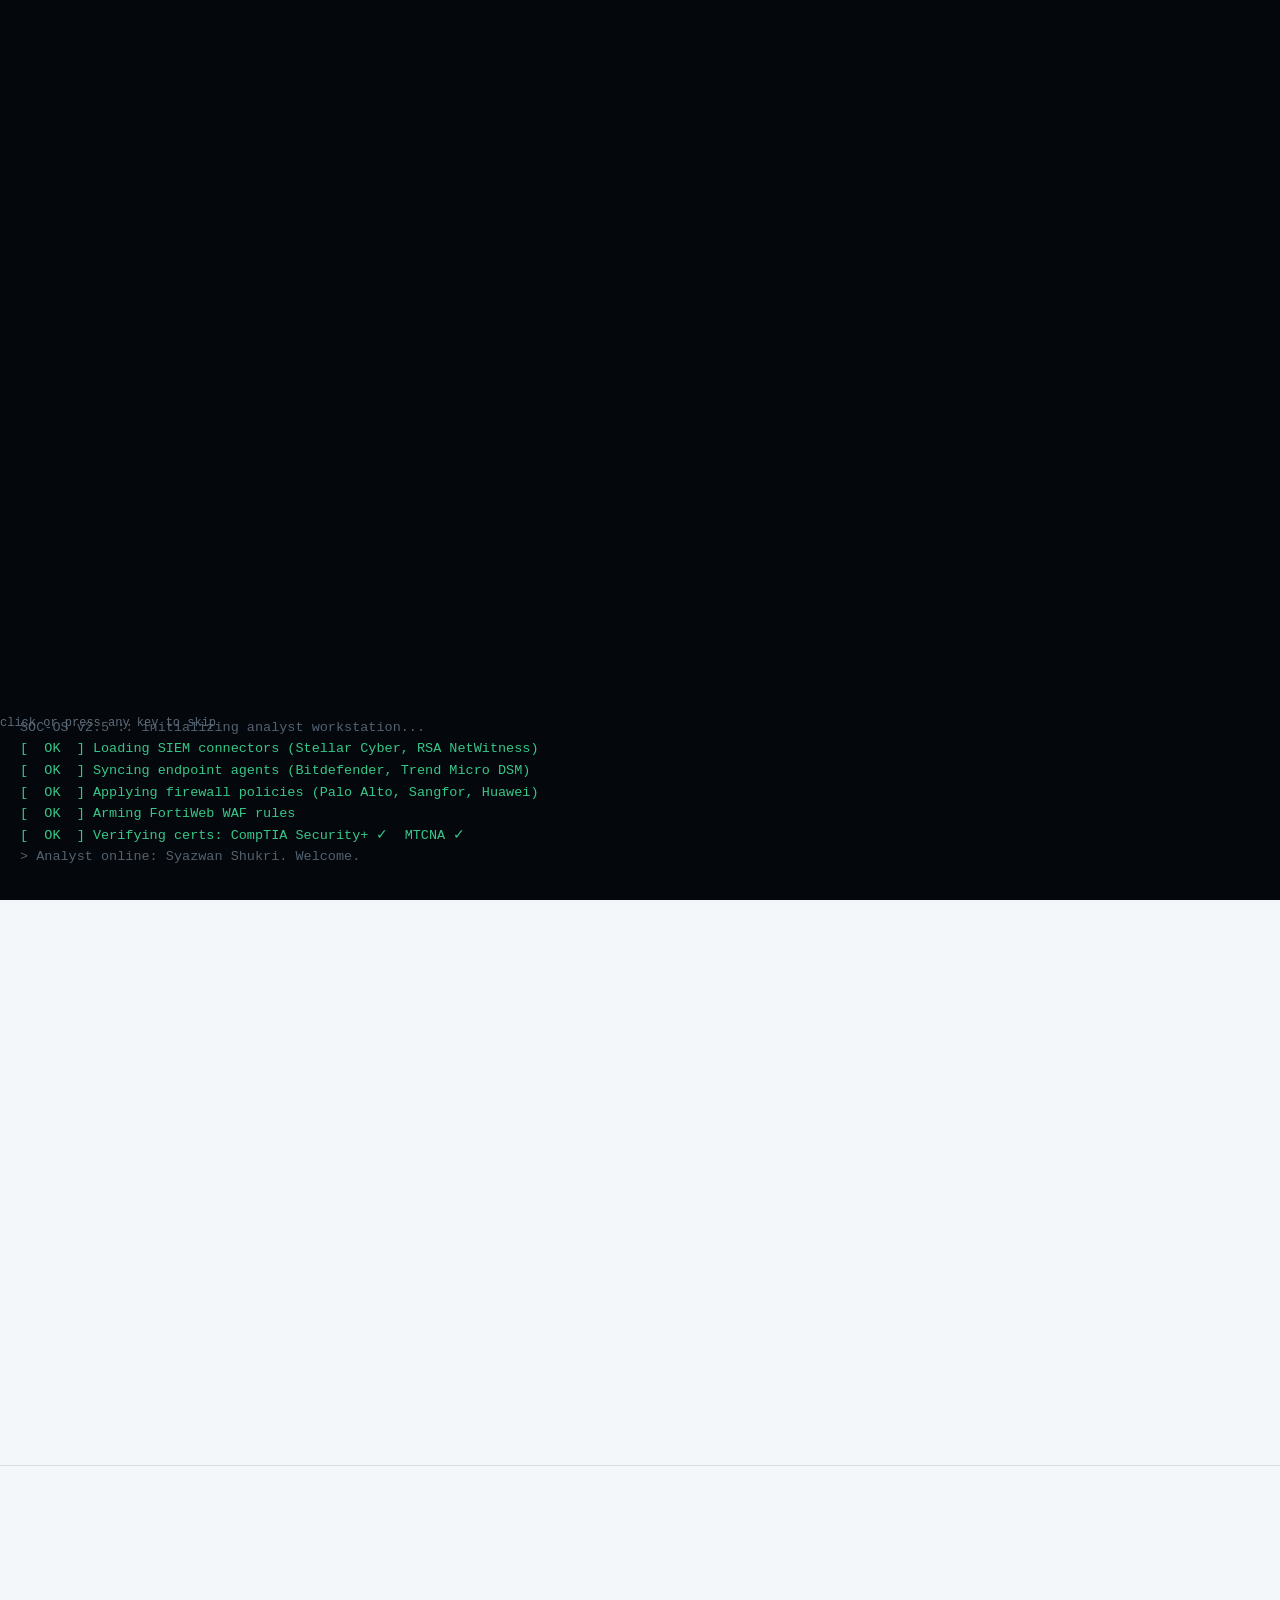
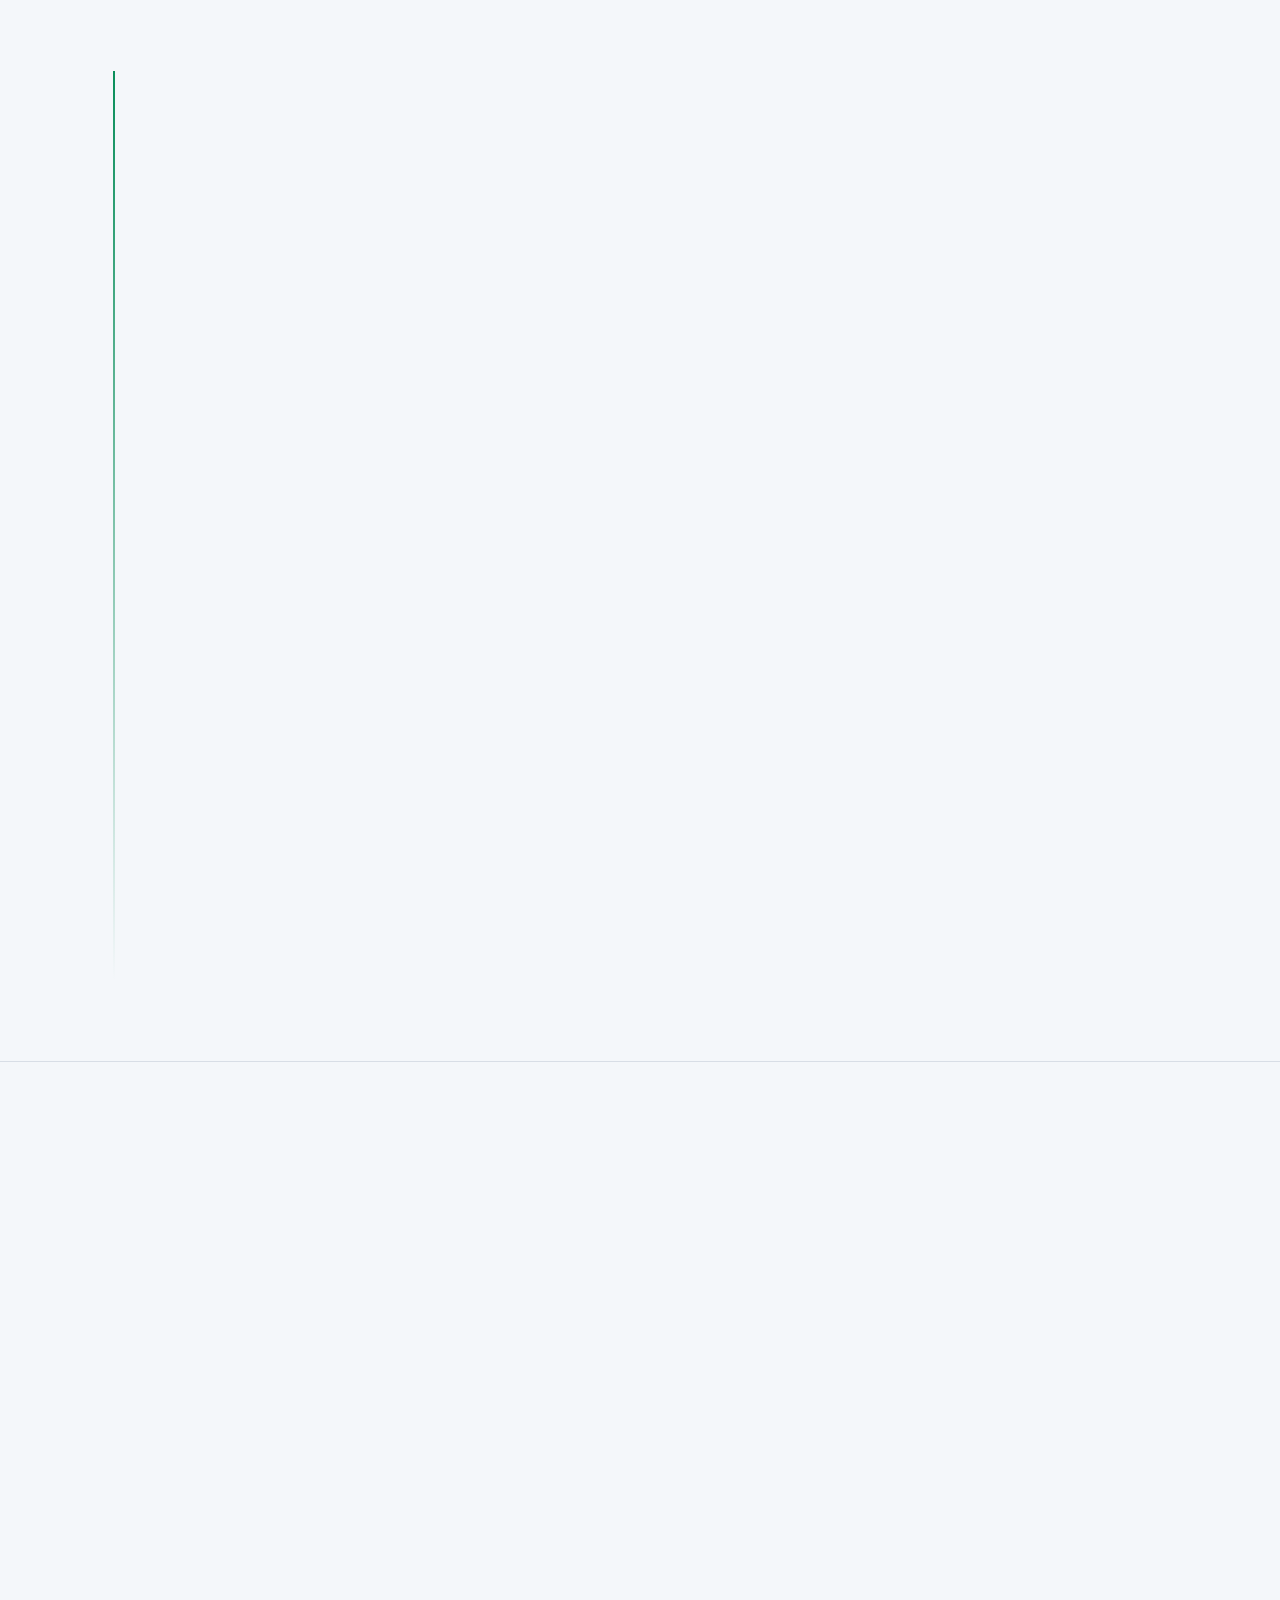
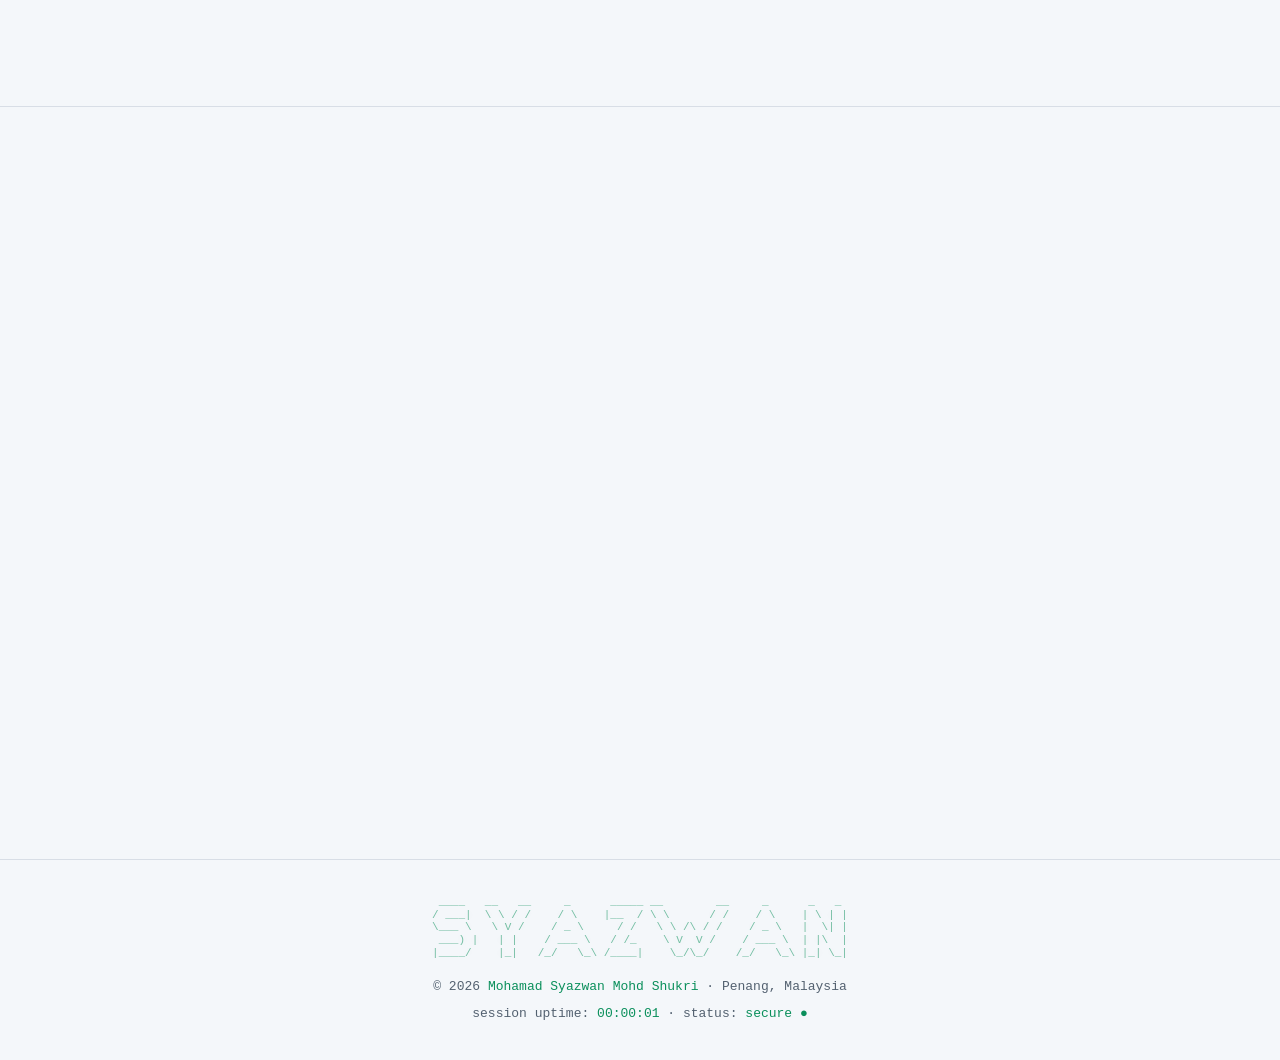
==== index.html @ 82e1a441 "Add Mini-Wireshark PCAP inspector, Incident War Room attack graph, and Tactical Web Audio FX" ====
<!doctype html>
<html lang="en">
<head>
<meta charset="utf-8">
<meta name="viewport" content="width=device-width, initial-scale=1">
<meta http-equiv="Content-Security-Policy" content="default-src 'self'; script-src 'self'; style-src 'self' https://fonts.googleapis.com; font-src 'self' https://fonts.gstatic.com; img-src 'self' data: https:; connect-src 'self'; base-uri 'self'; form-action 'self';">
<title>Syazwan Shukri | SOC Analyst</title>
<meta name="description" content="Portfolio of Mohamad Syazwan Mohd Shukri, SOC Analyst at BitRanger Sdn. Bhd. under Khazanah Nasional's K-Youth Development Programme. CompTIA Security+ and MTCNA certified.">
<meta name="theme-color" content="#070b10">
<link rel="icon" href="data:image/svg+xml,%3Csvg xmlns='http://www.w3.org/2000/svg' viewBox='0 0 64 64'%3E%3Cpath d='M32 4 8 13v17c0 15 10 25 24 30 14-5 24-15 24-30V13z' fill='%230a0f15' stroke='%233ddc97' stroke-width='4'/%3E%3Cpath d='m21 32 8 8 15-16' fill='none' stroke='%233ddc97' stroke-width='5' stroke-linecap='round' stroke-linejoin='round'/%3E%3C/svg%3E">
<!-- Link preview (LinkedIn / WhatsApp / X) -->
<meta property="og:type" content="website">
<meta property="og:title" content="Syazwan Shukri | SOC Analyst">
<meta property="og:description" content="SOC Analyst at BitRanger (K-Youth, Khazanah Nasional). Security+ and MTCNA certified. Try my interactive Triage Lab and Phish Hunt.">
<meta property="og:image" content="https://mosyaz.my/og-image.png">
<meta property="og:image:width" content="1200">
<meta property="og:image:height" content="630">
<meta property="og:url" content="https://mosyaz.my/">
<link rel="canonical" href="https://mosyaz.my/">
<meta name="twitter:card" content="summary_large_image">
<link rel="preconnect" href="https://fonts.googleapis.com">
<link rel="preconnect" href="https://fonts.gstatic.com" crossorigin>
<link href="https://fonts.googleapis.com/css2?family=Inter:wght@400;500;600;700;800&family=JetBrains+Mono:wght@400;500;700&family=Orbitron:wght@600;800;900&display=swap" rel="stylesheet">
<link rel="stylesheet" href="styles.css">
<script type="application/ld+json">
{
  "@context": "https://schema.org",
  "@type": "Person",
  "name": "Mohamad Syazwan Mohd Shukri",
  "alternateName": "Syazwan Shukri",
  "jobTitle": "SOC Analyst",
  "worksFor": {
    "@type": "Organization",
    "name": "BitRanger Sdn. Bhd."
  },
  "url": "https://mosyaz.my/",
  "email": "mailto:syazwanshkri1@gmail.com",
  "sameAs": [
    "https://www.linkedin.com/in/syazwan-shukri/"
  ],
  "address": {
    "@type": "PostalAddress",
    "addressLocality": "Penang",
    "addressCountry": "MY"
  },
  "hasCredential": [
    {
      "@type": "EducationalOccupationalCredential",
      "name": "CompTIA Security+"
    },
    {
      "@type": "EducationalOccupationalCredential",
      "name": "MikroTik Certified Network Associate (MTCNA)"
    }
  ]
}
</script>
<script src="data.js" defer></script>
<script src="app.js" defer></script>
</head>
<body>

<div id="boot" role="presentation">
  <canvas id="bootRain" aria-hidden="true"></canvas>
  <span class="skip">click or press any key to skip</span>
  <div id="bootLog"></div>
</div>
<div id="progress"></div>
<div class="scanlines" aria-hidden="true"></div>
<div class="cur-ring" aria-hidden="true"></div><div class="cur-dot" aria-hidden="true"></div>

<header class="nav">
  <div class="wrap">
    <a href="#top" class="brand">syazwan<span>@</span>soc:~$</a>
    <ul id="navLinks">
      <li><a href="#about">About</a></li>
      <li><a href="#experience">Experience</a></li>
      <li><a href="#workflow">Workflow</a></li>
      <li><a href="#incident">Incident Lab</a></li>
      <li><a href="#packets">PCAP Inspector</a></li>
      <li><a href="#triage">Triage</a></li>
      <li><a href="#phishing">Phish Hunt</a></li>
      <li><a href="#skills">Skills</a></li>
      <li><a href="#certifications">Certs</a></li>
      <li><a href="#projects">Projects</a></li>
      <li><a href="#contact">Contact</a></li>
    </ul>
    <div class="nav-actions">
      <button class="audio-btn" id="audioBtn" aria-label="Toggle cyber audio effects" aria-pressed="false" title="Enable Cyber Audio SFX">🔇</button>
      <button class="theme-btn" id="themeBtn" aria-label="Toggle light and dark theme" aria-pressed="true">◐</button>
      <button class="menu-btn" id="menuBtn" aria-label="Open menu" aria-expanded="false" aria-controls="navLinks"><span></span><span></span><span></span></button>
    </div>
  </div>
</header>

<main id="top">
  <!-- Hero -->
  <div class="hero">
    <canvas id="rain" aria-hidden="true"></canvas>
    <canvas id="net" aria-hidden="true"></canvas>
    <div class="wrap">
      <div class="hero-grid">
        <div>
          <span class="status"><span class="dot"></span>On shift: SOC Analyst @ BitRanger · Penang</span>
          <h1><span class="glitch" data-text="Mohamad Syazwan">Mohamad Syazwan</span><br>Mohd Shukri</h1>
          <p class="role">&gt; <span id="typed"></span><span class="caret"></span></p>
          <p class="print-only">SOC Analyst · syazwanshkri1@gmail.com · linkedin.com/in/syazwan-shukri · Penang, Malaysia</p>
          <p class="lead">I monitor, investigate and respond to security events. I'm a SOC Analyst at BitRanger Sdn. Bhd. through Khazanah Nasional's K-Youth Development Programme. Before that, as a SOC intern at Heitech Padu Berhad, I triaged SIEM alerts, hunted for IOCs and blocked threats on enterprise firewalls and WAFs.</p>
          <div class="cta">
            <button class="btn primary" data-copy="syazwanshkri1@gmail.com">✉ Copy email</button>
            <a class="btn" href="#incident">⚔ Incident Lab</a>
            <a class="btn" href="#packets">🔍 PCAP Inspector</a>
            <a class="btn" href="RESUME_SYAZWAN_SHUKRI.pdf" download>↓ Resume</a>
          </div>
        </div>

        <div class="term" id="term">
          <div class="term-bar"><i></i><i></i><i></i><span>syazwan@soc: ~ (interactive, try typing!)</span></div>
          <div class="term-body" id="termBody">
            <div id="termOut"></div>
            <div class="term-input"><span class="p">$</span><input id="termIn" autocomplete="off" spellcheck="false" aria-label="Terminal command input" placeholder="type 'help'"></div>
          </div>
          <div class="chips" id="chips">
            <button>whoami</button><button>incident</button><button>packets</button><button>skills</button><button>triage</button><button>scan</button><button>sudo hire-me</button>
          </div>
        </div>
      </div>
    </div>
  </div>

  <!-- About -->
  <section id="about">
    <div class="wrap">
      <div class="sec-head reveal"><div><p class="sec-label">01 // about</p><h2>Security-minded, network-grounded</h2></div></div>
      <p class="about-text reveal">I have a <strong>Bachelor of IT (Hons.) in Computer System Security</strong> from UniKL MIIT and a <strong>Diploma in Electronic Engineering (Data Transmission &amp; Networking)</strong>. I'm currently a <strong>SOC Analyst at BitRanger Sdn. Bhd.</strong> (based at CyRes, USM in Penang) through Khazanah Nasional's <strong>K-Youth Development Programme</strong>, after a SOC internship at Heitech Padu Berhad where I monitored security events, detected threats and responded to incidents. I'm <strong>CompTIA Security+</strong> certified and have a solid networking background from MikroTik. I'm focused on growing in threat detection and incident response.</p>
      <div class="stats">
        <div class="card stat lift reveal"><div class="num" data-count="2">2</div><div class="lbl">SOC roles (current + internship)</div></div>
        <div class="card stat lift reveal"><div class="num" data-count="2">2</div><div class="lbl">Industry certifications</div></div>
        <div class="card stat lift reveal"><div class="num" data-count="3.50" data-dec="2">3.50</div><div class="lbl">Degree CGPA</div></div>
        <div class="card stat lift reveal"><div class="num" data-count="7" data-suffix="×">7×</div><div class="lbl">Dean's List awards</div></div>
      </div>
    </div>
  </section>

  <!-- Experience -->
  <section id="experience">
    <div class="wrap">
      <div class="sec-head reveal"><div><p class="sec-label">02 // experience</p><h2>Work experience</h2></div></div>
      <div class="timeline">
        <article class="card reveal">
          <div class="job-head"><h3>SOC Analyst</h3><span class="date">Aug 2026 – Present</span></div>
          <div class="org">BitRanger Sdn. Bhd. · CyRes, USM, Penang</div>
          <ul class="duties">
            <li><strong>Programme:</strong> on-the-job training under Khazanah Nasional's <strong>K-Youth Development Programme</strong>, with BitRanger as host company.</li>
            <li><strong>Role:</strong> working in BitRanger's Security Operations Center on security monitoring, alert triage and incident investigation.</li>
          </ul>
          <div class="tags"><span class="tag">SOC</span><span class="tag">K-Youth</span><span class="tag">Khazanah Nasional</span><span class="tag">Penang</span></div>
        </article>
        <article class="card reveal">
          <div class="job-head"><h3>SOC Analyst (Intern)</h3><span class="date">Oct 2024 – Feb 2025</span></div>
          <div class="org">Heitech Padu Berhad</div>
          <ul class="duties">
            <li><strong>SIEM monitoring:</strong> watched security alerts in Stellar Cyber and RSA NetWitness for potential threats.</li>
            <li><strong>Endpoint protection:</strong> monitored Bitdefender and Trend Micro DSM to keep systems protected from malware and unauthorized access.</li>
            <li><strong>Incident investigation:</strong> analyzed logs, alerts and threat intelligence to identify and mitigate risks.</li>
            <li><strong>Containment:</strong> blocked suspicious IPs on Palo Alto, Huawei and Sangfor firewalls.</li>
            <li><strong>Threat hunting:</strong> ran IOC-based hunts to detect and prevent ransomware, malware and suspicious activity.</li>
            <li><strong>Web defense:</strong> monitored FortiWeb WAF to detect and block suspicious IPs and web-based attacks.</li>
          </ul>
          <div class="tags"><span class="tag">Stellar Cyber</span><span class="tag">RSA NetWitness</span><span class="tag">Bitdefender</span><span class="tag">Trend Micro DSM</span><span class="tag">Palo Alto</span><span class="tag">Huawei FW</span><span class="tag">Sangfor</span><span class="tag">FortiWeb WAF</span></div>
        </article>
        <article class="card reveal">
          <div class="job-head"><h3>Telecommunication Drafter Engineer (Intern)</h3><span class="date">Mar 2021 – Jul 2021</span></div>
          <div class="org">ECHO Broadband Sdn. Bhd.</div>
          <ul class="duties">
            <li>Drafted fiber optic networks using Smallworld PNI, Netwin and Excel.</li>
            <li>Mapped fiber optic routes on geographical maps and produced Single Line Diagrams (SLD).</li>
          </ul>
          <div class="tags"><span class="tag">Smallworld PNI</span><span class="tag">Netwin</span><span class="tag">Fiber optics</span></div>
        </article>
      </div>
    </div>
  </section>

  <!-- Workflow -->
  <section id="workflow">
    <div class="wrap">
      <div class="sec-head reveal"><div><p class="sec-label">03 // how i work</p><h2>Alert-to-resolution workflow</h2><p class="sec-sub">Click a step to see what I do there.</p></div></div>
      <div class="flow reveal" id="flow"></div>
      <div class="card step-detail reveal" id="stepDetail" aria-live="polite"></div>
    </div>
  </section>

  <!-- Incident War Room / Attack Graph -->
  <section id="incident">
    <div class="wrap">
      <div class="sec-head reveal">
        <div>
          <p class="sec-label">04 // incident war room</p>
          <h2>Interactive Cyber Attack Graph &amp; Containment</h2>
          <p class="sec-sub">Correlate an ongoing multi-stage intrusion and execute containment playbooks in real-time.</p>
        </div>
      </div>
      <div class="card reveal">
        <div class="incident-head">
          <div>
            <span class="mono" style="color:var(--muted);font-size:12px">CASE FILE #INC-2026-0881</span>
            <h3 style="margin:4px 0 0;font-size:18px">Operation DarkViper: Endpoint to Domain Controller Intrusion</h3>
          </div>
          <span class="incident-status-pill active" id="caseStatusBadge">● ACTIVE INTRUSION</span>
        </div>
        <div class="incident-layout">
          <div>
            <p class="mono" style="font-size:12px;color:var(--muted);margin:0 0 10px">&gt; ATTACK GRAPH NODES (Click to inspect forensic artifacts):</p>
            <div class="chain-grid" id="incidentChain"></div>
          </div>
          <div class="containment-card">
            <div>
              <p class="containment-title">🛡️ Analyst Containment Console</p>
              <p style="font-size:13px;color:var(--muted);margin:0 0 12px">Execute playbooks to sever attacker persistence and isolate lateral movement vectors.</p>
              <div class="bar" style="margin-bottom:12px"><i id="containBar" style="width:0%"></i></div>
              <div class="action-list" id="actionList"></div>
            </div>
            <div class="contain-banner" id="containBanner">
              <strong>🏆 Incident Fully Neutralized!</strong>
              <p style="margin:6px 0 0;color:var(--muted)">All lateral vectors severed, credentials revoked, and C2 blackholed. Full chain-of-custody report generated for escalation.</p>
            </div>
            <div class="card" id="nodeDetailBox" style="padding:14px;background:var(--surface-2);border:1px solid var(--border)">
              <div class="mono" style="font-size:11.5px;color:var(--accent);margin-bottom:4px" id="nodeDetailTactic">INITIAL ACCESS</div>
              <h4 style="margin:0 0 6px;font-size:14.5px" id="nodeDetailTitle">Select a node above to inspect forensic artifacts</h4>
              <p style="font-size:13px;color:var(--muted);margin:0 0 6px" id="nodeDetailDesc">Artifacts, hashes, and process command-lines will appear here.</p>
              <div class="mono" style="font-size:11.5px;color:var(--accent-2)" id="nodeDetailArtifact"></div>
            </div>
          </div>
        </div>
      </div>
    </div>
  </section>

  <!-- Mini-Wireshark Packet Inspector -->
  <section id="packets">
    <div class="wrap">
      <div class="sec-head reveal">
        <div>
          <p class="sec-label">05 // packet inspection</p>
          <h2>Mini-Wireshark: Network Traffic Analysis</h2>
          <p class="sec-sub">Inspect packet captures (PCAP) directly in the browser to analyze malicious protocols, flags, and payloads.</p>
        </div>
      </div>
      <div class="card ws-card reveal">
        <div class="ws-scenarios" id="wsScenarioTabs"></div>
        <div class="ws-filter-bar">
          <span class="ws-filter-lbl">Apply Display Filter:</span>
          <div class="ws-filter-input" id="wsFilterDisplay"></div>
        </div>
        <div class="ws-table-wrap">
          <table class="ws-table">
            <thead>
              <tr>
                <th style="width:48px">No.</th>
                <th style="width:90px">Time</th>
                <th style="width:130px">Source</th>
                <th style="width:130px">Destination</th>
                <th style="width:70px">Proto</th>
                <th style="width:60px">Len</th>
                <th>Info</th>
              </tr>
            </thead>
            <tbody id="wsTableBody"></tbody>
          </table>
        </div>
        <div class="ws-panes">
          <div class="ws-pane">
            <h5>Packet Details Tree</h5>
            <div class="ws-tree" id="wsTreeDissect"></div>
          </div>
          <div class="ws-pane">
            <h5>Packet Bytes (Hex &amp; ASCII)</h5>
            <pre class="ws-hex" id="wsHexDump"></pre>
          </div>
        </div>
        <div class="ws-analyst">
          <div><b>Analyst Assessment:</b> <span id="wsAnalystNotes" style="color:var(--muted)"></span></div>
          <div class="ws-mitigate">⚙ <b>Mitigation:</b> <span id="wsMitigationText"></span></div>
        </div>
      </div>
    </div>
  </section>

  <!-- Triage game -->
  <section id="triage">
    <div class="wrap">
      <div class="sec-head reveal"><div><p class="sec-label">06 // triage lab</p><h2>Can you triage like a SOC analyst?</h2><p class="sec-sub">Read each alert and decide if it's a real threat or a false positive. These are practice scenarios I wrote, not real client data.</p></div></div>
      <div class="game reveal">
        <div class="card alert-card" id="alertCard">
          <div class="alert-top"><span class="sev" id="aSev"></span><span class="date" id="aMeta"></span></div>
          <p class="alert-title" id="aTitle"></p>
          <div class="alert-log" id="aLog"></div>
          <div class="verdict" id="verdictBtns">
            <button class="btn tp" data-v="tp">🚨 True Positive</button>
            <button class="btn" data-v="fp">✅ False Positive</button>
          </div>
          <div class="feedback" id="feedback" aria-live="polite"></div>
        </div>
        <div class="card score-panel">
          <div class="score-grid">
            <div><b id="sScore">0</b><span>Correct</span></div>
            <div><b id="sStreak">0</b><span>Streak 🔥</span></div>
          </div>
          <div><div class="rank prog-label">Progress: <b id="sProg">0 / 0</b></div><div class="bar"><i id="sBar"></i></div></div>
          <div class="rank">Analyst rank: <b id="sRank">Trainee</b></div>
          <button class="btn" id="restart">↻ Restart lab</button>
          <p class="kbd-hint">Keys: <kbd>1</kbd>/<kbd>T</kbd> True · <kbd>2</kbd>/<kbd>F</kbd> False · <kbd>Enter</kbd> Next</p>
          <p class="disclaimer">Built to show the triage thinking I use as a SOC analyst.</p>
        </div>
      </div>
    </div>
  </section>

  <!-- Phish hunt -->
  <section id="phishing">
    <div class="wrap">
      <div class="sec-head reveal"><div><p class="sec-label">07 // phish hunt</p><h2>Spot the phishing red flags</h2><p class="sec-sub">This email landed in a user's inbox. Click every suspicious part you can find. Hover over the button before you trust it.</p></div></div>
      <div class="phish reveal">
        <div class="card mail" id="mail">
          <div class="mail-head">
            <div class="row"><span class="lbl">From</span><span class="flag" data-id="from" tabindex="0" role="button">IT Service Desk &lt;support@acme-c0rp-support.com&gt;</span></div>
            <div class="row"><span class="lbl">Reply-To</span><span class="flag" data-id="reply" tabindex="0" role="button">acme.helpdesk.team@gmail.com</span></div>
            <div class="row"><span class="lbl">To</span><span>you@acmecorp.com</span></div>
            <div class="row"><span class="lbl">Subject</span><span class="mail-subj">⚠ ACTION REQUIRED: Your password expires today</span></div>
          </div>
          <div class="mail-body">
            <p><span class="flag" data-id="greet" tabindex="0" role="button">Dear Valued Employee,</span></p>
            <p>Our system detected that your password will expire today. To avoid losing access, you must verify your account <span class="flag" data-id="typo" tabindex="0" role="button">immediatly</span>.</p>
            <p><span class="flag" data-id="urgent" tabindex="0" role="button">If you do not complete verification within 2 hours, your account will be permanently locked and all files deleted.</span></p>
            <p><span class="flag" data-id="cred" tabindex="0" role="button">Click below and confirm your current <span class="flag" data-id="typo" tabindex="0" role="button">pasword</span> to keep using your account:</span></p>
            <p><span class="mail-btn flag" data-id="link" data-href="http://acme-login.verify-session.xyz/reset?uid=88412" tabindex="0" role="button">Keep My Account Active</span></p>
            <p>Please also review the updated policy attached:</p>
            <span class="attach flag" data-id="attach" tabindex="0" role="button">📎 Password_Policy.pdf.exe · 312 KB</span>
            <p class="mail-sign">Regards,<br>IT Service Desk<br>Acme Corp</p>
          </div>
        </div>
        <div class="card score-panel">
          <div class="score-grid">
            <div><b id="pFound">0/8</b><span>Red flags found</span></div>
            <div><b id="pMiss">0</b><span>Misclicks</span></div>
          </div>
          <div class="bar"><i id="pBar"></i></div>
          <ul class="found-list" id="foundList"><li class="found-empty">Nothing flagged yet. Start clicking!</li></ul>
          <div class="btn-row"><button class="btn" id="pReveal">👁 Reveal all</button><button class="btn" id="pReset">↻ Reset</button></div>
          <p class="disclaimer">Fictional training email. "Acme Corp" isn't a real company, and nothing here links anywhere.</p>
        </div>
      </div>
    </div>
  </section>

  <!-- Skills -->
  <section id="skills">
    <div class="wrap">
      <div class="sec-head reveal">
        <div><p class="sec-label">08 // skills</p><h2>Tools &amp; technical skills</h2></div>
        <div class="filters" id="filters">
          <button class="on" data-f="all">all</button><button data-f="siem">siem</button><button data-f="endpoint">endpoint</button><button data-f="network">network</button><button data-f="os">os</button><button data-f="code">code</button>
        </div>
      </div>
      <div class="skills" id="skillGrid"></div>
    </div>
  </section>

  <!-- Certifications -->
  <section id="certifications">
    <div class="wrap">
      <div class="sec-head reveal"><div><p class="sec-label">09 // certifications</p><h2>Certifications</h2><p class="sec-sub">Tap a card to flip it.</p></div></div>
      <div class="certs">
        <div class="flip reveal" tabindex="0" role="button" aria-label="Flip CompTIA Security+ card">
          <div class="flip-inner">
            <div class="flip-face card cert cert-front"><div class="badge">SEC+</div><div><h3>CompTIA Security+</h3><div class="issuer">CompTIA · <span class="mono">Dec 2023</span></div><div class="hint">↻ flip for details</div></div></div>
            <div class="flip-face flip-back card cert"><h3>What it covers</h3><p>Network security, threat analysis, risk management, cryptography and compliance.</p><div class="tags"><span class="tag">Threats</span><span class="tag">Crypto</span><span class="tag">Risk</span><span class="tag">Compliance</span></div></div>
          </div>
        </div>
        <div class="flip reveal" tabindex="0" role="button" aria-label="Flip MTCNA card">
          <div class="flip-inner">
            <div class="flip-face card cert cert-front"><div class="badge">MTCNA</div><div><h3>MikroTik Certified Network Associate</h3><div class="issuer">MikroTik · <span class="mono">Dec 2020</span></div><div class="hint">↻ flip for details</div></div></div>
            <div class="flip-face flip-back card cert"><h3>What it covers</h3><p>Configuring and troubleshooting RouterOS: network services, firewalls, VPNs, routing and wireless.</p><div class="tags"><span class="tag">RouterOS</span><span class="tag">Firewall</span><span class="tag">VPN</span><span class="tag">Routing</span></div></div>
          </div>
        </div>
      </div>
    </div>
  </section>

  <!-- Projects -->
  <section id="projects">
    <div class="wrap">
      <div class="sec-head reveal"><div><p class="sec-label">10 // projects</p><h2>Projects</h2></div></div>
      <div class="projects">
        <article class="card proj reveal">
          <div class="proj-banner bnr-1">
            <span class="pill kind">Blockchain · Web3</span><span class="pill status">● Completed</span>
            <span class="ico">⛓️</span>
          </div>
          <h3>Crowdfunding Using Blockchain</h3>
          <p class="sub">Transparency and security in a crowdfunding platform</p>
          <ul class="duties">
            <li>Built a crowdfunding website that uses smart contracts on the Polygon Amoy test network to make fund allocation transparent.</li>
            <li>Used MetaMask authentication to secure user access and transactions.</li>
          </ul>
          <div class="sec-note"><strong>Security focus:</strong> hardened the contracts against OWASP Top 10 smart-contract vulnerabilities, including integer overflow and unchecked external calls.</div>
          <div class="tags"><span class="tag">Solidity</span><span class="tag">Polygon</span><span class="tag">MetaMask</span><span class="tag">OWASP</span></div>
        </article>
        <article class="card proj reveal">
          <div class="proj-banner bnr-2">
            <span class="pill kind">IoT · Hardware</span><span class="pill status">● Completed</span>
            <span class="ico">📡</span>
          </div>
          <h3>Smart Dustbin with ESP32 &amp; IoT</h3>
          <p class="sub">Improving waste management and user interaction</p>
          <ul class="duties">
            <li>Built a smart bin that alerts cleaners when it is full, with fill levels monitored through the Blynk app.</li>
            <li>Added an ultrasonic sensor to open the lid automatically, plus LED fill indicators and audio prompts.</li>
          </ul>
          <div class="tags"><span class="tag">ESP32</span><span class="tag">C++</span><span class="tag">Blynk</span><span class="tag">IoT</span></div>
        </article>
      </div>
    </div>
  </section>

  <!-- Education -->
  <section id="education">
    <div class="wrap">
      <div class="sec-head reveal"><div><p class="sec-label">11 // education</p><h2>Education</h2></div></div>
      <div class="edu">
        <div class="card edu-item lift reveal">
          <div class="date">Oct 2021 – Feb 2025</div>
          <h3>Universiti Kuala Lumpur, MIIT</h3>
          <p class="deg">Bachelor of IT (Hons.) in Computer System Security · CGPA <span class="gpa">3.50</span></p>
          <span class="award">🏅 Dean's List: Sem 1, 3, 4, 6</span>
        </div>
        <div class="card edu-item lift reveal">
          <div class="date">Oct 2018 – Aug 2021</div>
          <h3>MARA Japan Industrial Institute (MJII)</h3>
          <p class="deg">Diploma in Electronic Engineering (Data Transmission &amp; Networking) · CGPA <span class="gpa">3.55</span></p>
          <span class="award">🏅 Dean's List: Sem 1, 3, 4</span><span class="award">🥇 Gold's Award</span><span class="award">🏆 Director's Award</span>
        </div>
      </div>
    </div>
  </section>

  <!-- Contact -->
  <section id="contact">
    <div class="wrap">
      <div class="card contact reveal">
        <p class="sec-label">12 // contact</p>
        <h2>Let's secure something together</h2>
        <p>Happy to connect about SOC, threat detection and cybersecurity, whether that's collaboration, knowledge sharing or future opportunities.</p>
        <div class="contact-grid">
          <a class="c-item" href="mailto:syazwanshkri1@gmail.com"><span class="c-ic">📧</span><div><h4>Email</h4><p>syazwanshkri1@gmail.com</p></div></a>
          <a class="c-item" href="https://www.linkedin.com/in/syazwan-shukri/" target="_blank" rel="noopener noreferrer"><span class="c-ic">💼</span><div><h4>LinkedIn</h4><p>linkedin.com/in/syazwan-shukri</p></div></a>
          <a class="c-item" href="RESUME_SYAZWAN_SHUKRI.pdf" download><span class="c-ic">📄</span><div><h4>Resume</h4><p>Download PDF</p></div></a>
          <div class="c-item"><span class="c-ic">📍</span><div><h4>Location</h4><p>Penang, Malaysia</p></div></div>
        </div>
        <div class="cta">
          <a class="btn primary" href="mailto:syazwanshkri1@gmail.com">✉ Send an email</a>
          <button class="btn" data-copy="syazwanshkri1@gmail.com">⧉ Copy email</button>
        </div>
      </div>
    </div>
  </section>
</main>

<footer>
  <div class="wrap">
<pre class="ascii" aria-label="SYAZWAN"> ____   __   __     _      _____ __        __     _      _   _
/ ___|  \ \ / /    / \    |__  / \ \      / /    / \    | \ | |
\___ \   \ V /    / _ \     / /   \ \ /\ / /    / _ \   |  \| |
 ___) |   | |    / ___ \   / /_    \ V  V /    / ___ \  | |\  |
|____/    |_|   /_/   \_\ /____|    \_/\_/    /_/   \_\ |_| \_|</pre>
    <div>© <span id="yr"></span> <b>Mohamad Syazwan Mohd Shukri</b> · Penang, Malaysia</div>
    <div class="uptime">session uptime: <b id="uptime">00:00:00</b> · status: <b>secure ●</b></div>
  </div>
</footer>
<div id="toast"></div>
<button id="toTop" aria-label="Back to top">↑</button>

</body>
</html>
---- styles.css ----
:root {
  --bg: #f4f7fa; --surface: #ffffff; --surface-2: #eef2f6; --border: #d8dee6;
  --text: #0f1720; --muted: #536170; --accent: #0a8f5b; --accent-2: #2b6cb0;
  --accent-soft: rgba(10,143,91,.10); --glow: rgba(10,143,91,.18);
  --warn: #b7791f; --crit: #c53030; --info: #2b6cb0;
  --shadow: 0 1px 2px rgba(15,23,32,.06), 0 8px 24px rgba(15,23,32,.06);
  --mono: "JetBrains Mono", ui-monospace, Consolas, monospace;
  --sans: "Inter", system-ui, -apple-system, "Segoe UI", sans-serif;
}
@media (prefers-color-scheme: dark) {
  :root:not([data-theme="light"]) {
    --bg: #070b10; --surface: #0f151d; --surface-2: #151d27; --border: #1f2a37;
    --text: #e6edf3; --muted: #8b98a7; --accent: #3ddc97; --accent-2: #63b3ed;
    --accent-soft: rgba(61,220,151,.10); --glow: rgba(61,220,151,.16);
    --warn: #f6c453; --crit: #ff6b6b; --info: #63b3ed;
    --shadow: 0 1px 2px rgba(0,0,0,.4), 0 8px 24px rgba(0,0,0,.3);
  }
}
:root[data-theme="dark"] {
  --bg: #070b10; --surface: #0f151d; --surface-2: #151d27; --border: #1f2a37;
  --text: #e6edf3; --muted: #8b98a7; --accent: #3ddc97; --accent-2: #63b3ed;
  --accent-soft: rgba(61,220,151,.10); --glow: rgba(61,220,151,.16);
  --warn: #f6c453; --crit: #ff6b6b; --info: #63b3ed;
  --shadow: 0 1px 2px rgba(0,0,0,.4), 0 8px 24px rgba(0,0,0,.3);
}

* { box-sizing: border-box; }
html { scroll-behavior: smooth; }
body { margin: 0; background: var(--bg); color: var(--text); font-family: var(--sans); line-height: 1.6; -webkit-font-smoothing: antialiased; overflow-x: hidden; }
a { color: var(--accent); text-decoration: none; }
a:hover { text-decoration: underline; }
.wrap { max-width: 1100px; margin: 0 auto; padding: 0 16px; }
.mono { font-family: var(--mono); }
::selection { background: var(--accent); color: #04140d; }

/* Boot overlay */
#boot { position: fixed; inset: 0; z-index: 100; background: #05080c; color: #3ddc97; font-family: var(--mono); font-size: 13.5px; padding: 32px 20px; display: flex; flex-direction: column; justify-content: flex-end; cursor: pointer; transition: opacity .5s, visibility .5s; }
#boot.done { opacity: 0; visibility: hidden; }
#boot .ln { white-space: pre-wrap; opacity: .9; }
#boot .ok { color: #3ddc97; } #boot .dim { color: #5d6b7a; }
#boot .skip { position: absolute; top: 16px; right: 20px; color: #5d6b7a; font-size: 12px; }

/* Progress bar */
#progress { position: fixed; top: 0; left: 0; height: 3px; width: 0; z-index: 50; background: linear-gradient(90deg, var(--accent), var(--accent-2)); box-shadow: 0 0 12px var(--accent); }

/* Nav */
header.nav { position: sticky; top: 0; z-index: 20; background: color-mix(in srgb, var(--bg) 80%, transparent); backdrop-filter: blur(12px); border-bottom: 1px solid var(--border); }
.nav .wrap { display: flex; align-items: center; justify-content: space-between; height: 62px; gap: 16px; }
.brand { font-family: var(--mono); font-weight: 700; color: var(--text); font-size: 15px; white-space: nowrap; }
.brand span { color: var(--accent); }
.nav ul { display: flex; gap: 4px; list-style: none; margin: 0; padding: 0; }
.nav ul a { color: var(--muted); font-size: 13.5px; font-weight: 500; padding: 6px 10px; border-radius: 8px; transition: .2s; }
.nav ul a::before { content: ">"; font-family: var(--mono); color: var(--accent); margin-right: 5px; opacity: 0; transition: opacity .2s; }
.nav ul a:hover::before, .nav ul a.active::before { opacity: 1; }
.nav ul a:hover, .nav ul a.active { color: var(--text); background: var(--surface-2); text-decoration: none; }
.nav ul a.active { color: var(--accent); }
.nav-actions { display: flex; gap: 8px; align-items: center; }
.theme-btn, .audio-btn, .menu-btn { border: 1px solid var(--border); background: var(--surface); color: var(--text); width: 38px; height: 38px; border-radius: 10px; cursor: pointer; font-size: 16px; flex-shrink: 0; transition: transform .3s, border-color .2s, color .2s, box-shadow .2s; display: grid; place-items: center; }
.theme-btn:hover, .audio-btn:hover { border-color: var(--accent); }
.theme-btn:hover { transform: rotate(180deg); }
.audio-btn.on { color: var(--accent); border-color: var(--accent); box-shadow: 0 0 10px var(--glow); }
.menu-btn { display: none; place-content: center; gap: 4px; }
.menu-btn span { display: block; width: 18px; height: 2px; border-radius: 2px; background: var(--accent); box-shadow: 0 0 6px var(--accent); transition: transform .3s, opacity .3s; }
.menu-btn.open span:nth-child(1) { transform: translateY(6px) rotate(45deg); }
.menu-btn.open span:nth-child(2) { opacity: 0; }
.menu-btn.open span:nth-child(3) { transform: translateY(-6px) rotate(-45deg); }
@media (max-width: 1040px) {
  .menu-btn { display: grid; }
  .nav ul { position: absolute; top: 62px; left: 0; right: 0; flex-direction: column; gap: 2px; padding: 10px 16px 18px; background: var(--bg); border-bottom: 1px solid var(--border); box-shadow: 0 20px 40px rgba(0,0,0,.3); opacity: 0; visibility: hidden; transform: translateY(-10px); transition: .25s; }
  .nav ul.open { opacity: 1; visibility: visible; transform: none; }
  .nav ul a { display: block; padding: 11px 12px; font-size: 15px; }
}

/* Hero */
.hero { position: relative; padding: 84px 0 72px; overflow: hidden; }
#net { position: absolute; inset: 0; width: 100%; height: 100%; z-index: 0; opacity: .7; }
.hero::after { content: ""; position: absolute; inset: 0; background: radial-gradient(ellipse at 30% 40%, transparent 30%, var(--bg) 85%); pointer-events: none; z-index: 0; }
.hero .wrap { position: relative; z-index: 1; }
.hero-grid { display: grid; grid-template-columns: 1.05fr 1fr; gap: 48px; align-items: center; }
@media (max-width: 920px) { .hero-grid { grid-template-columns: 1fr; } .hero { padding-top: 48px; } }
.status { display: inline-flex; align-items: center; gap: 8px; font-family: var(--mono); font-size: 12.5px; color: var(--accent); background: var(--accent-soft); border: 1px solid color-mix(in srgb, var(--accent) 30%, transparent); padding: 6px 12px; border-radius: 999px; }
.dot { width: 8px; height: 8px; border-radius: 50%; background: var(--accent); box-shadow: 0 0 10px var(--accent); animation: pulse 2s infinite; }
@keyframes pulse { 0%,100% { opacity: 1; } 50% { opacity: .3; } }
h1 { font-family: "Orbitron", var(--sans); font-size: clamp(30px, 5vw, 52px); line-height: 1.12; letter-spacing: .01em; margin: 20px 0 14px; font-weight: 900; }
.glitch { position: relative; display: inline-block; color: var(--accent); text-shadow: 0 0 28px var(--glow); }
.glitch::before, .glitch::after { content: attr(data-text); position: absolute; left: 0; top: 0; width: 100%; height: 100%; clip-path: inset(0 0 100% 0); pointer-events: none; text-shadow: none; }
.glitch::before { color: var(--accent-2); animation: g1 5s infinite; }
.glitch::after { color: var(--crit); animation: g2 5s infinite; }
.glitch:hover::before, .glitch:hover::after { animation-duration: .7s; }
@keyframes g1 { 0%,8%,100% { clip-path: inset(0 0 100% 0); transform: none; } 2% { clip-path: inset(20% 0 60% 0); transform: translate(-3px,-1px); } 4% { clip-path: inset(55% 0 25% 0); transform: translate(3px,1px); } 6% { clip-path: inset(80% 0 5% 0); transform: translate(-2px,0); } }
@keyframes g2 { 0%,9%,100% { clip-path: inset(0 0 100% 0); transform: none; } 3% { clip-path: inset(60% 0 20% 0); transform: translate(3px,1px); } 5% { clip-path: inset(10% 0 75% 0); transform: translate(-3px,-1px); } 7% { clip-path: inset(40% 0 45% 0); transform: translate(2px,-1px); } }
.role { font-family: var(--mono); font-size: clamp(15px, 2vw, 19px); color: var(--muted); margin: 0 0 20px; min-height: 1.6em; }
.role b { color: var(--accent); font-weight: 500; }
.caret { display: inline-block; width: 9px; height: 1.1em; background: var(--accent); vertical-align: -3px; margin-left: 2px; animation: pulse 1s steps(1) infinite; }
.lead { font-size: 17px; color: var(--muted); max-width: 54ch; margin: 0 0 28px; }
.cta { display: flex; flex-wrap: wrap; gap: 12px; }
.btn { position: relative; display: inline-flex; align-items: center; gap: 8px; padding: 11px 18px; border-radius: 10px; font-weight: 600; font-size: 14.5px; border: 1px solid var(--border); color: var(--text); background: var(--surface); cursor: pointer; font-family: inherit; transition: transform .15s, border-color .2s, box-shadow .2s; }
.btn:hover { text-decoration: none; border-color: var(--accent); transform: translateY(-2px); box-shadow: 0 6px 20px var(--glow); }
.btn:active { transform: translateY(0); }
.btn.primary { background: var(--accent); color: #04140d; border-color: var(--accent); }

/* Terminal */
.term { background: #0a0f15; color: #d7e0ea; border: 1px solid #1f2a36; border-radius: 14px; box-shadow: 0 20px 60px rgba(0,0,0,.35), 0 0 0 1px rgba(61,220,151,.05); overflow: hidden; font-family: var(--mono); font-size: 13px; }
.term-bar { display: flex; align-items: center; gap: 7px; padding: 11px 14px; background: #111922; border-bottom: 1px solid #1f2a36; }
.term-bar i { width: 11px; height: 11px; border-radius: 50%; display: block; }
.term-bar i:nth-child(1) { background: #ff5f57; } .term-bar i:nth-child(2) { background: #febc2e; } .term-bar i:nth-child(3) { background: #28c840; }
.term-bar span { margin-left: 8px; color: #7d8a99; font-size: 12px; }
.term-body { padding: 14px 16px; height: 330px; overflow-y: auto; line-height: 1.7; cursor: text; scrollbar-width: thin; scrollbar-color: #26323f transparent; }
.term-body .p { color: #3ddc97; } .term-body .k { color: #63b3ed; } .term-body .s { color: #f6c453; } .term-body .c { color: #6b7886; } .term-body .e { color: #ff6b6b; }
.term-body a { color: #63b3ed; }
.term-line { white-space: pre-wrap; word-break: break-word; }
.term-input { display: flex; gap: 8px; }
.term-input input { flex: 1; background: transparent; border: 0; outline: 0; color: #e6edf3; font: inherit; caret-color: #3ddc97; min-width: 0; }
.chips { display: flex; flex-wrap: wrap; gap: 6px; padding: 10px 14px; border-top: 1px solid #1f2a36; background: #0d131a; }
.chips button { font-family: var(--mono); font-size: 11.5px; padding: 4px 9px; border-radius: 6px; border: 1px solid #26323f; background: #111922; color: #9fb0c0; cursor: pointer; transition: .15s; }
.chips button:hover { color: #3ddc97; border-color: #3ddc97; }

/* Sections */
section { padding: 72px 0; border-top: 1px solid var(--border); position: relative; }
.sec-head { margin-bottom: 32px; display: flex; justify-content: space-between; align-items: flex-end; gap: 16px; flex-wrap: wrap; }
.sec-label { font-family: var(--mono); font-size: 13px; color: var(--accent); margin: 0 0 6px; }
h2 { font-family: "Orbitron", var(--sans); font-weight: 800; font-size: clamp(22px, 3.2vw, 32px); margin: 0; letter-spacing: .01em; }
h2::after { content: ""; display: block; width: 56px; height: 3px; margin-top: 12px; border-radius: 2px; background: linear-gradient(90deg, var(--accent), var(--accent-2)); box-shadow: 0 0 10px var(--accent); }
.contact h2::after { margin: 12px auto 0; }
.sec-sub { color: var(--muted); margin: 8px 0 0; max-width: 60ch; }

/* Spotlight cards */
.card { position: relative; background: var(--surface); border: 1px solid var(--border); border-radius: 14px; padding: 24px; box-shadow: var(--shadow); overflow: hidden; transition: transform .25s, border-color .25s; }
.card::before { content: ""; position: absolute; inset: 0; pointer-events: none; opacity: 0; transition: opacity .3s; background: radial-gradient(380px circle at var(--mx, 50%) var(--my, 50%), var(--glow), transparent 60%); }
.card:hover::before { opacity: 1; }
.card:hover { border-color: color-mix(in srgb, var(--accent) 45%, var(--border)); }
.card > * { position: relative; }
.lift:hover { transform: translateY(-4px); }

/* Reveal */
.reveal { opacity: 0; transform: translateY(24px); transition: opacity .7s ease, transform .7s ease; }
.reveal.in { opacity: 1; transform: none; }

/* Stats */
.stats { display: grid; grid-template-columns: repeat(4, 1fr); gap: 16px; margin-top: 32px; }
@media (max-width: 760px) { .stats { grid-template-columns: repeat(2, 1fr); } }
.stat .num { font-size: 32px; font-weight: 800; letter-spacing: -0.02em; font-family: var(--mono); color: var(--accent); }
.stat .lbl { font-size: 13px; color: var(--muted); }
.about-text { font-size: 16.5px; color: var(--muted); max-width: 72ch; margin: 0; }
.about-text strong { color: var(--text); }

/* Experience */
.timeline { display: grid; gap: 20px; position: relative; padding-left: 28px; }
.timeline::before { content: ""; position: absolute; left: 7px; top: 8px; bottom: 8px; width: 2px; background: linear-gradient(var(--accent), transparent); }
.timeline article::after { content: ""; position: absolute; left: -27px; top: 28px; width: 14px; height: 14px; border-radius: 50%; background: var(--bg); border: 3px solid var(--accent); box-shadow: 0 0 12px var(--accent); }
.timeline article { overflow: visible; }
.job-head { display: flex; justify-content: space-between; flex-wrap: wrap; gap: 6px 16px; align-items: baseline; }
.job-head h3 { margin: 0; font-size: 19px; }
.date { font-family: var(--mono); font-size: 12.5px; color: var(--muted); white-space: nowrap; }
.org { color: var(--accent); font-weight: 600; font-size: 15px; margin: 2px 0 16px; }
.duties { list-style: none; padding: 0; margin: 0; display: grid; gap: 10px; }
.duties li { position: relative; padding-left: 22px; color: var(--muted); }
.duties li::before { content: "›"; position: absolute; left: 4px; top: -1px; color: var(--accent); font-family: var(--mono); font-weight: 700; }
.duties li strong { color: var(--text); font-weight: 600; }
.tags { display: flex; flex-wrap: wrap; gap: 8px; margin-top: 18px; }
.tag { font-family: var(--mono); font-size: 12px; padding: 4px 10px; border-radius: 6px; background: var(--surface-2); border: 1px solid var(--border); color: var(--text); transition: .2s; }
.tag:hover { border-color: var(--accent); color: var(--accent); }

/* Workflow */
.flow { display: grid; grid-template-columns: repeat(5, 1fr); gap: 12px; }
@media (max-width: 900px) { .flow { grid-template-columns: 1fr 1fr; } }
@media (max-width: 480px) { .flow { grid-template-columns: 1fr; } }
.step { padding: 18px; cursor: pointer; text-align: left; font: inherit; color: inherit; width: 100%; }
.step .n { font-family: var(--mono); font-size: 12px; color: var(--accent); }
.step h4 { margin: 4px 0 0; font-size: 16px; }
.step.on { border-color: var(--accent); box-shadow: 0 0 0 1px var(--accent), 0 10px 30px var(--glow); }
.step-detail { margin-top: 14px; padding: 20px 22px; font-size: 15px; color: var(--muted); }
.step-detail h4 { margin: 0 0 6px; color: var(--text); font-size: 17px; }
.step-detail p { margin: 0 0 10px; }
.step-detail .tools { font-family: var(--mono); font-size: 12.5px; color: var(--accent); }

/* Incident War Room / Attack Graph */
.incident-layout { display: grid; grid-template-columns: 1.4fr 1fr; gap: 18px; }
@media (max-width: 960px) { .incident-layout { grid-template-columns: 1fr; } }
.incident-head { display: flex; justify-content: space-between; align-items: center; margin-bottom: 16px; flex-wrap: wrap; gap: 10px; }
.incident-status-pill { font-family: var(--mono); font-size: 12px; font-weight: 700; padding: 5px 12px; border-radius: 999px; letter-spacing: .05em; }
.incident-status-pill.active { background: color-mix(in srgb, var(--crit) 18%, transparent); color: var(--crit); border: 1px solid var(--crit); animation: pulse 1.8s infinite; }
.incident-status-pill.contained { background: var(--accent-soft); color: var(--accent); border: 1px solid var(--accent); }
.chain-grid { display: grid; gap: 14px; }
.incident-node { padding: 16px 18px; border-radius: 12px; background: var(--surface-2); border: 1px solid var(--border); transition: all .3s; cursor: pointer; position: relative; }
.incident-node:hover { border-color: var(--accent); }
.incident-node.active-node { box-shadow: 0 0 0 2px var(--accent); }
.incident-node.compromised { border-left: 4px solid var(--crit); }
.incident-node.contained { border-left: 4px solid var(--accent); background: color-mix(in srgb, var(--accent) 7%, var(--surface-2)); }
.incident-node-top { display: flex; justify-content: space-between; align-items: baseline; margin-bottom: 6px; flex-wrap: wrap; gap: 6px; }
.incident-node-top h4 { margin: 0; font-size: 15.5px; }
.node-tactic { font-family: var(--mono); font-size: 11.5px; color: var(--muted); }
.node-host { font-family: var(--mono); font-size: 12px; color: var(--accent-2); margin-bottom: 6px; }
.node-desc { font-size: 13.5px; color: var(--muted); margin: 0 0 8px; }
.node-badge { display: inline-flex; align-items: center; gap: 5px; font-family: var(--mono); font-size: 11px; padding: 2px 8px; border-radius: 4px; }
.incident-node.compromised .node-badge { background: color-mix(in srgb, var(--crit) 15%, transparent); color: var(--crit); }
.incident-node.contained .node-badge { background: var(--accent-soft); color: var(--accent); }
.containment-card { display: flex; flex-direction: column; gap: 16px; }
.containment-title { font-family: var(--mono); font-size: 13px; color: var(--accent); margin: 0 0 4px; text-transform: uppercase; letter-spacing: .08em; }
.action-list { display: grid; gap: 10px; }
.action-btn { width: 100%; text-align: left; padding: 12px 14px; border-radius: 10px; border: 1px solid var(--border); background: var(--surface-2); color: var(--text); font-family: inherit; cursor: pointer; transition: all .2s; }
.action-btn:hover:not(:disabled) { border-color: var(--accent); transform: translateX(3px); }
.action-btn.done { border-color: var(--accent); background: var(--accent-soft); color: var(--accent); cursor: default; }
.action-btn b { display: block; font-size: 14px; margin-bottom: 2px; }
.action-btn span { font-size: 12.5px; color: var(--muted); display: block; }
.action-btn.done span { color: var(--accent); opacity: .85; }
.contain-banner { padding: 14px; border-radius: 10px; font-size: 13.5px; background: var(--accent-soft); border: 1px solid var(--accent); display: none; }
.contain-banner.show { display: block; animation: pop .3s ease; }

/* Packet Inspector / Mini-Wireshark */
.ws-card { padding: 0; overflow: hidden; }
.ws-scenarios { display: flex; gap: 8px; padding: 14px 18px; border-bottom: 1px solid var(--border); background: var(--surface-2); flex-wrap: wrap; }
.ws-tab { font-family: var(--mono); font-size: 12.5px; padding: 6px 14px; border-radius: 8px; border: 1px solid var(--border); background: var(--surface); color: var(--muted); cursor: pointer; transition: .2s; }
.ws-tab:hover { color: var(--text); border-color: var(--accent); }
.ws-tab.on { background: var(--accent); color: #04140d; border-color: var(--accent); font-weight: 600; }
.ws-filter-bar { display: flex; align-items: center; gap: 10px; padding: 10px 18px; border-bottom: 1px solid var(--border); background: color-mix(in srgb, var(--surface) 90%, transparent); font-family: var(--mono); font-size: 12.5px; }
.ws-filter-lbl { color: var(--accent); font-weight: 700; }
.ws-filter-input { flex: 1; padding: 6px 12px; border-radius: 6px; border: 1px solid var(--border); background: var(--surface-2); color: var(--accent-2); font-family: var(--mono); font-size: 12px; overflow-x: auto; white-space: nowrap; }
.ws-table-wrap { max-height: 220px; overflow-y: auto; overflow-x: auto; scrollbar-width: thin; }
.ws-table { width: 100%; border-collapse: collapse; font-family: var(--mono); font-size: 12px; text-align: left; }
.ws-table th { position: sticky; top: 0; background: var(--surface-2); color: var(--muted); padding: 8px 12px; border-bottom: 1px solid var(--border); font-weight: 600; z-index: 2; }
.ws-table td { padding: 7px 12px; border-bottom: 1px solid color-mix(in srgb, var(--border) 40%, transparent); color: var(--text); white-space: nowrap; cursor: pointer; }
.ws-table tr:hover td { background: color-mix(in srgb, var(--accent) 8%, transparent); }
.ws-table tr.active td { background: color-mix(in srgb, var(--accent) 18%, transparent); color: var(--accent); font-weight: 600; }
.ws-panes { display: grid; grid-template-columns: 1fr 1fr; border-top: 1px solid var(--border); }
@media (max-width: 860px) { .ws-panes { grid-template-columns: 1fr; } }
.ws-pane { padding: 16px 18px; font-family: var(--mono); font-size: 12px; }
.ws-pane:first-child { border-right: 1px solid var(--border); }
@media (max-width: 860px) { .ws-pane:first-child { border-right: 0; border-bottom: 1px solid var(--border); } }
.ws-pane h5 { margin: 0 0 10px; font-size: 12.5px; color: var(--accent); text-transform: uppercase; letter-spacing: .06em; }
.ws-tree { white-space: pre-wrap; line-height: 1.6; color: var(--muted); }
.ws-hex { font-family: var(--mono); font-size: 11px; line-height: 1.5; color: var(--muted); white-space: pre; overflow-x: auto; background: var(--surface-2); padding: 10px 12px; border-radius: 6px; border: 1px solid var(--border); }
.ws-analyst { padding: 16px 18px; border-top: 1px solid var(--border); background: var(--surface-2); font-size: 13.5px; display: grid; gap: 8px; }
.ws-analyst b { color: var(--text); }
.ws-mitigate { font-family: var(--mono); font-size: 12px; color: var(--accent); }

/* Triage game */
.game { display: grid; grid-template-columns: 1.4fr 1fr; gap: 16px; }
@media (max-width: 860px) { .game { grid-template-columns: 1fr; } }
.alert-card { font-family: var(--mono); font-size: 13.5px; }
.alert-top { display: flex; justify-content: space-between; align-items: center; gap: 12px; margin-bottom: 14px; flex-wrap: wrap; }
.sev { padding: 3px 10px; border-radius: 6px; font-size: 11.5px; font-weight: 700; letter-spacing: .05em; }
.sev.high { background: color-mix(in srgb, var(--crit) 18%, transparent); color: var(--crit); }
.sev.med { background: color-mix(in srgb, var(--warn) 18%, transparent); color: var(--warn); }
.sev.low { background: color-mix(in srgb, var(--info) 18%, transparent); color: var(--info); }
.alert-title { font-family: var(--sans); font-size: 18px; font-weight: 700; margin: 0 0 12px; }
.alert-log { background: var(--surface-2); border: 1px solid var(--border); border-radius: 8px; padding: 12px 14px; color: var(--muted); white-space: pre-wrap; word-break: break-word; line-height: 1.65; }
.verdict { display: flex; gap: 10px; margin-top: 18px; flex-wrap: wrap; }
.verdict .btn { flex: 1; justify-content: center; min-width: 150px; }
.btn.tp:hover { border-color: var(--crit); box-shadow: 0 6px 20px color-mix(in srgb, var(--crit) 25%, transparent); }
.feedback { margin-top: 16px; padding: 14px 16px; border-radius: 10px; font-family: var(--sans); font-size: 14.5px; display: none; }
.feedback.show { display: block; animation: pop .3s ease; }
.feedback.good { background: var(--accent-soft); border: 1px solid var(--accent); }
.feedback.bad { background: color-mix(in srgb, var(--crit) 10%, transparent); border: 1px solid var(--crit); }
.feedback-actions { margin-top: 12px; }
@keyframes pop { from { transform: scale(.97); opacity: 0; } to { transform: none; opacity: 1; } }
.shake { animation: shake .4s; }
@keyframes shake { 20%,60% { transform: translateX(-6px); } 40%,80% { transform: translateX(6px); } }
.score-panel { display: flex; flex-direction: column; gap: 14px; }
.score-grid { display: grid; grid-template-columns: 1fr 1fr; gap: 12px; }
.score-grid div { background: var(--surface-2); border: 1px solid var(--border); border-radius: 10px; padding: 14px; }
.score-grid b { display: block; font-family: var(--mono); font-size: 26px; color: var(--accent); }
.score-grid span { font-size: 12.5px; color: var(--muted); }
.bar { height: 8px; background: var(--surface-2); border-radius: 99px; overflow: hidden; border: 1px solid var(--border); }
.bar i { display: block; height: 100%; width: 0; background: linear-gradient(90deg, var(--accent), var(--accent-2)); transition: width .5s; }
.prog-label { margin-bottom: 8px; }
.rank { font-family: var(--mono); font-size: 13px; color: var(--muted); }
.rank b { color: var(--text); }
.kbd-hint { font-family: var(--mono); font-size: 11.5px; color: var(--muted); margin: 0; }
.kbd-hint kbd { padding: 1px 5px; border: 1px solid var(--border); border-radius: 4px; background: var(--surface-2); color: var(--text); font-family: inherit; }
#restart { justify-content: center; }
.disclaimer { font-size: 12.5px; color: var(--muted); margin: 0; }
.mitre { margin-top: 12px; display: flex; flex-wrap: wrap; gap: 6px; align-items: center; font-family: var(--mono); font-size: 12px; color: var(--muted); }
.mitre a { padding: 3px 9px; border-radius: 6px; background: var(--surface); border: 1px solid var(--border); color: var(--text); }
.mitre a:hover { border-color: var(--accent); color: var(--accent); text-decoration: none; }
.mitre a b { color: var(--crit); font-weight: 700; }

/* Phish hunt */
.phish { display: grid; grid-template-columns: 1.5fr 1fr; gap: 16px; align-items: start; }
@media (max-width: 860px) { .phish { grid-template-columns: 1fr; } }
.mail { padding: 0; cursor: crosshair; }
.mail-head { padding: 16px 22px; border-bottom: 1px solid var(--border); background: var(--surface-2); font-size: 14px; display: grid; gap: 6px; }
.mail-head .row { display: flex; gap: 10px; align-items: baseline; }
.mail-head .lbl { width: 70px; flex-shrink: 0; color: var(--muted); font-family: var(--mono); font-size: 12px; }
.mail-subj { font-weight: 700; font-size: 16px; }
.mail-body { padding: 20px 22px 24px; font-size: 15px; }
.mail-body p { margin: 0 0 12px; }
.mail-sign { margin-top: 16px; }
.flag { cursor: pointer; border-radius: 4px; padding: 0 2px; transition: background .2s, box-shadow .2s; }
.flag:hover { background: color-mix(in srgb, var(--warn) 16%, transparent); }
.flag:focus-visible { outline: 2px solid var(--accent); outline-offset: 2px; }
.flag.found { background: color-mix(in srgb, var(--crit) 18%, transparent); box-shadow: 0 0 0 1px var(--crit); }
.mail-btn { position: relative; display: inline-block; padding: 10px 18px; border-radius: 8px; background: #1a73e8; color: #fff; font-weight: 600; }
.mail-btn:hover::after, .mail-btn:focus-visible::after { content: "🔗 " attr(data-href); position: absolute; left: 0; top: calc(100% + 8px); white-space: nowrap; font-family: var(--mono); font-size: 11.5px; font-weight: 400; padding: 4px 8px; border-radius: 6px; background: #111922; color: #ff9b9b; border: 1px solid #26323f; z-index: 5; }
.attach { display: inline-flex; gap: 8px; align-items: center; padding: 8px 12px; border: 1px solid var(--border); border-radius: 8px; font-family: var(--mono); font-size: 13px; background: var(--surface-2); }
.found-list { list-style: none; padding: 0; margin: 0; display: grid; gap: 8px; }
.found-list li { font-size: 13.5px; color: var(--muted); padding: 10px 12px; border-radius: 8px; background: var(--surface-2); border-left: 3px solid var(--crit); animation: pop .3s ease; }
.found-list li b { color: var(--text); display: block; font-size: 14px; }
.found-list li.found-empty { border: 0; background: none; padding: 0; font-size: 13.5px; color: var(--muted); font-style: italic; animation: none; }
.btn-row { display: flex; gap: 10px; flex-wrap: wrap; }
.btn-row .btn { flex: 1; justify-content: center; }

/* Skills */
.filters { display: flex; flex-wrap: wrap; gap: 8px; }
.filters button { font-family: var(--mono); font-size: 12.5px; padding: 7px 14px; border-radius: 999px; border: 1px solid var(--border); background: var(--surface); color: var(--muted); cursor: pointer; transition: .2s; }
.filters button:hover { color: var(--text); }
.filters button.on { background: var(--accent); color: #04140d; border-color: var(--accent); }
.skills { display: grid; grid-template-columns: repeat(auto-fill, minmax(230px, 1fr)); gap: 14px; }
.skill { padding: 18px 20px; transition: opacity .3s, transform .3s, border-color .25s; }
.skill.dim { opacity: .2; transform: scale(.97); }
.skill-top { display: flex; justify-content: space-between; align-items: center; margin-bottom: 10px; }
.skill-top h4 { margin: 0; font-size: 15.5px; }
.skill-cat { font-family: var(--mono); font-size: 11px; color: var(--muted); }
.meter { display: flex; gap: 4px; }
.meter i { flex: 1; height: 6px; border-radius: 3px; background: var(--surface-2); border: 1px solid var(--border); transition: background .4s; }
.meter i.f { background: var(--accent); border-color: var(--accent); }
.lvl { font-family: var(--mono); font-size: 11.5px; color: var(--muted); margin-top: 8px; display: block; }

/* Certs (flip) */
.certs { display: grid; grid-template-columns: 1fr 1fr; gap: 16px; }
@media (max-width: 760px) { .certs { grid-template-columns: 1fr; } }
.flip { perspective: 1200px; height: 220px; cursor: pointer; }
.flip-inner { position: relative; width: 100%; height: 100%; transition: transform .7s cubic-bezier(.2,.8,.2,1); transform-style: preserve-3d; }
.flip.flipped .flip-inner { transform: rotateY(180deg); }
.flip-face { position: absolute; inset: 0; backface-visibility: hidden; -webkit-backface-visibility: hidden; display: flex; flex-direction: column; justify-content: center; }
.flip-back { transform: rotateY(180deg); }
.flip-back .tags { margin-top: 0; }
.cert-front { display: flex; flex-direction: row; justify-content: flex-start; gap: 20px; align-items: center; }
.print-only { display: none; }
.badge { flex-shrink: 0; width: 76px; height: 76px; border-radius: 18px; display: grid; place-items: center; font-family: var(--mono); font-weight: 700; font-size: 15px; color: var(--accent); background: var(--accent-soft); border: 1px solid color-mix(in srgb, var(--accent) 35%, transparent); box-shadow: 0 0 30px var(--glow); }
.cert h3 { margin: 0; font-size: 18px; }
.cert .issuer { font-size: 13.5px; color: var(--muted); margin: 4px 0 0; }
.hint { font-family: var(--mono); font-size: 11.5px; color: var(--muted); margin-top: 10px; }
.flip-back p { margin: 0 0 12px; color: var(--muted); font-size: 14.5px; }

/* Projects */
.projects { display: grid; grid-template-columns: 1fr 1fr; gap: 16px; }
@media (max-width: 760px) { .projects { grid-template-columns: 1fr; } }
.proj { transform-style: preserve-3d; transition: transform .15s ease-out, border-color .25s; }
.proj-banner { height: 150px; margin: -24px -24px 22px; display: grid; place-items: center; overflow: hidden; border-bottom: 1px solid var(--border); background: var(--bnr); }
.proj-banner.bnr-1 { --bnr: radial-gradient(circle at 30% 20%, color-mix(in srgb, var(--accent) 22%, transparent), transparent 70%), linear-gradient(135deg, color-mix(in srgb, var(--accent-2) 14%, var(--surface)), var(--surface)); }
.proj-banner.bnr-2 { --bnr: radial-gradient(circle at 70% 20%, color-mix(in srgb, var(--warn) 18%, transparent), transparent 70%), linear-gradient(135deg, color-mix(in srgb, var(--accent) 12%, var(--surface)), var(--surface)); }
.proj-banner::after { content: ""; position: absolute; inset: 0; background-image: linear-gradient(var(--border) 1px, transparent 1px), linear-gradient(90deg, var(--border) 1px, transparent 1px); background-size: 24px 24px; opacity: .5; -webkit-mask: radial-gradient(circle at center, #000, transparent 75%); mask: radial-gradient(circle at center, #000, transparent 75%); }
.proj-banner .ico { position: relative; z-index: 1; font-size: 58px; transition: transform .35s; filter: drop-shadow(0 0 18px var(--glow)); }
.proj:hover .proj-banner .ico { transform: scale(1.18) rotate(-6deg); }
.pill { position: absolute; top: 14px; z-index: 2; font-family: var(--mono); font-size: 11px; padding: 3px 10px; border-radius: 999px; letter-spacing: .04em; }
.pill.status { right: 14px; background: var(--accent-soft); color: var(--accent); border: 1px solid color-mix(in srgb, var(--accent) 40%, transparent); }
.pill.kind { left: 14px; background: color-mix(in srgb, var(--surface) 70%, transparent); color: var(--muted); border: 1px solid var(--border); }
.proj h3 { margin: 0 0 4px; font-size: 19px; }
.proj .sub { font-size: 14px; color: var(--muted); margin: 0 0 16px; }
.sec-note { margin-top: 16px; padding: 12px 14px; border-radius: 8px; font-size: 13.5px; background: var(--accent-soft); border-left: 3px solid var(--accent); }

/* Education */
.edu { display: grid; grid-template-columns: 1fr 1fr; gap: 16px; }
@media (max-width: 760px) { .edu { grid-template-columns: 1fr; } }
.edu-item h3 { font-size: 17px; margin: 0; }
.edu-item .deg { color: var(--muted); margin: 8px 0 14px; font-size: 15px; }
.award { display: inline-block; font-size: 12.5px; padding: 3px 10px; border-radius: 999px; background: var(--surface-2); border: 1px solid var(--border); margin: 0 6px 6px 0; }
.gpa { font-family: var(--mono); color: var(--accent); font-weight: 700; }

/* Contact */
.contact { text-align: center; padding: 56px 24px; }
.contact h2 { margin-bottom: 12px; }
.contact p { color: var(--muted); max-width: 52ch; margin: 0 auto 28px; }
.contact .cta { justify-content: center; }
.contact-grid { display: grid; grid-template-columns: repeat(auto-fit, minmax(220px, 1fr)); gap: 14px; text-align: left; max-width: 920px; margin: 0 auto 26px; }
.c-item { display: flex; align-items: center; gap: 14px; padding: 16px 18px; border-radius: 12px; background: var(--surface-2); border: 1px solid var(--border); color: var(--text); transition: transform .25s, border-color .25s, box-shadow .25s; }
a.c-item:hover { text-decoration: none; border-color: var(--accent); transform: translateX(5px); box-shadow: 0 8px 24px var(--glow); }
.c-ic { width: 44px; height: 44px; border-radius: 10px; display: grid; place-items: center; background: var(--accent-soft); font-size: 20px; flex-shrink: 0; }
.c-item h4 { margin: 0; font-family: var(--mono); font-size: 11.5px; color: var(--accent); text-transform: uppercase; letter-spacing: .08em; }
.contact .c-item p { margin: 0; max-width: none; color: var(--text); font-size: 14px; word-break: break-word; }
footer { padding: 36px 0 44px; text-align: center; color: var(--muted); font-size: 13px; font-family: var(--mono); border-top: 1px solid var(--border); overflow: hidden; }
.ascii { display: inline-block; text-align: left; white-space: pre; margin: 0 0 18px; font-family: var(--mono); font-size: clamp(6px, 1.5vw, 11px); line-height: 1.15; color: var(--accent); opacity: .55; text-shadow: 0 0 8px var(--glow); }
footer b { color: var(--accent); font-weight: 500; }
.uptime { margin-top: 6px; }
@media (max-width: 600px) { footer { padding-bottom: 84px; } }

/* Matrix rain */
#rain { position: absolute; inset: 0; width: 100%; height: 100%; z-index: 0; opacity: .14; }
:root[data-theme="light"] #rain { opacity: .07; }
#bootRain { position: absolute; inset: 0; width: 100%; height: 100%; opacity: .22; }
#boot > div, #boot .skip { position: relative; z-index: 1; }
.fx-canvas { position: fixed; inset: 0; width: 100%; height: 100%; pointer-events: none; z-index: 90; }
.fx-canvas.matrix-burst { background: #05080c; transition: opacity .6s; }
.fx-canvas.fade-out { opacity: 0; }

/* CRT scanlines */
.scanlines { position: fixed; inset: 0; pointer-events: none; z-index: 40; background: repeating-linear-gradient(0deg, transparent 0 2px, rgba(61,220,151,.022) 2px 4px); }
.scanlines::after { content: ""; position: absolute; left: 0; right: 0; top: -140px; height: 140px; background: linear-gradient(transparent, rgba(61,220,151,.035), transparent); animation: scan 8s linear infinite; }
@keyframes scan { to { top: 100%; } }
:root[data-theme="light"] .scanlines { opacity: .35; }

/* Custom cursor */
.cur-ring, .cur-dot { position: fixed; top: 0; left: 0; pointer-events: none; z-index: 95; border-radius: 50%; display: none; }
@media (pointer: fine) { .cur-ring, .cur-dot { display: block; } }
.cur-ring { width: 30px; height: 30px; margin: -15px 0 0 -15px; border: 1.5px solid var(--accent); opacity: .55; transition: width .2s, height .2s, margin .2s, border-color .2s, opacity .2s; }
.cur-ring.hover { width: 50px; height: 50px; margin: -25px 0 0 -25px; border-color: var(--accent-2); opacity: .9; }
.cur-dot { width: 5px; height: 5px; margin: -2.5px 0 0 -2.5px; background: var(--accent); box-shadow: 0 0 10px var(--accent); }

/* Hover sweep line on cards */
.skill::after, .proj::after, .edu-item::after, .stat::after { content: ""; position: absolute; top: 0; left: -100%; width: 100%; height: 2px; background: linear-gradient(90deg, transparent, var(--accent), transparent); transition: left .6s ease; pointer-events: none; z-index: 3; }
.skill:hover::after, .proj:hover::after, .edu-item:hover::after, .stat:hover::after { left: 100%; }

/* Scrollbar */
html { scrollbar-color: color-mix(in srgb, var(--accent) 55%, transparent) var(--bg); }
::-webkit-scrollbar { width: 10px; }
::-webkit-scrollbar-track { background: var(--bg); }
::-webkit-scrollbar-thumb { background: color-mix(in srgb, var(--accent) 55%, transparent); border-radius: 6px; border: 2px solid var(--bg); }

/* Toast */
#toast { position: fixed; bottom: 24px; left: 50%; transform: translate(-50%, 20px); background: var(--surface); border: 1px solid var(--accent); color: var(--text); padding: 10px 18px; border-radius: 10px; font-family: var(--mono); font-size: 13px; opacity: 0; transition: .3s; z-index: 60; box-shadow: 0 10px 30px var(--glow); pointer-events: none; }
#toast.show { opacity: 1; transform: translate(-50%, 0); }

#toTop { position: fixed; right: 18px; bottom: 18px; width: 44px; height: 44px; border-radius: 12px; border: 1px solid var(--border); background: var(--surface); color: var(--accent); font-size: 18px; cursor: pointer; opacity: 0; pointer-events: none; transition: .3s; z-index: 30; }
#toTop.show { opacity: 1; pointer-events: auto; }
#toTop:hover { border-color: var(--accent); transform: translateY(-3px); }

/* Print: clean one-column resume layout */
@media print {
  #boot, #progress, .scanlines, .cur-ring, .cur-dot, header.nav, #rain, #net, .term, #workflow, #incident, #packets, #triage, #phishing, #toTop, #toast,
  .filters, .hint, .cta, .ascii, .uptime, .proj-banner, .sec-sub, .status, .flip-back, .role, .meter { display: none !important; }
  .print-only { display: block; margin: 0 0 10px; font-family: var(--mono); font-size: 10pt; color: #0a7a4d; }
  .sec-head, h2, h3 { break-after: avoid; page-break-after: avoid; }
  .contact p, .contact .sec-label { margin-left: 0 !important; text-align: left; }
  .contact { text-align: left !important; }
  .contact h2::after { display: none; }
  :root, :root[data-theme="dark"], :root:not([data-theme="light"]) { --bg: #fff; --surface: #fff; --surface-2: #f3f4f6; --border: #d1d5db; --text: #111; --muted: #374151; --accent: #0a7a4d; --accent-2: #0a7a4d; --accent-soft: transparent; --glow: transparent; }
  body { background: #fff; font-size: 10.5pt; }
  .hero { padding: 0 0 8px; } .hero::after { display: none; } .hero-grid { display: block; }
  h1 { font-size: 24pt; margin: 0 0 4px; }
  .glitch::before, .glitch::after, h2::after, .card::before, .card::after { display: none !important; }
  .glitch { text-shadow: none; }
  h2 { font-size: 14pt; }
  section { padding: 10px 0; border-top: 1px solid #ccc; }
  .sec-head { margin-bottom: 10px; }
  .reveal { opacity: 1 !important; transform: none !important; }
  .card { box-shadow: none; padding: 10px 14px; break-inside: avoid; }
  .timeline { padding-left: 0; } .timeline::before, .timeline article::after { display: none; }
  .stats, .skills, .certs, .projects, .edu { gap: 8px; }
  .skills { grid-template-columns: repeat(3, 1fr); }
  .skill.dim { opacity: 1; transform: none; }
  .flip { height: auto; } .flip-inner { transform: none !important; } .flip-face { position: static; }
  .contact { padding: 12px; text-align: left; } .contact-grid { grid-template-columns: 1fr 1fr; margin: 0; }
  footer { border: 0; padding: 8px 0; }
}

@media (prefers-reduced-motion: reduce) {
  *, *::before, *::after { animation: none !important; transition: none !important; scroll-behavior: auto !important; }
  .reveal { opacity: 1; transform: none; }
}
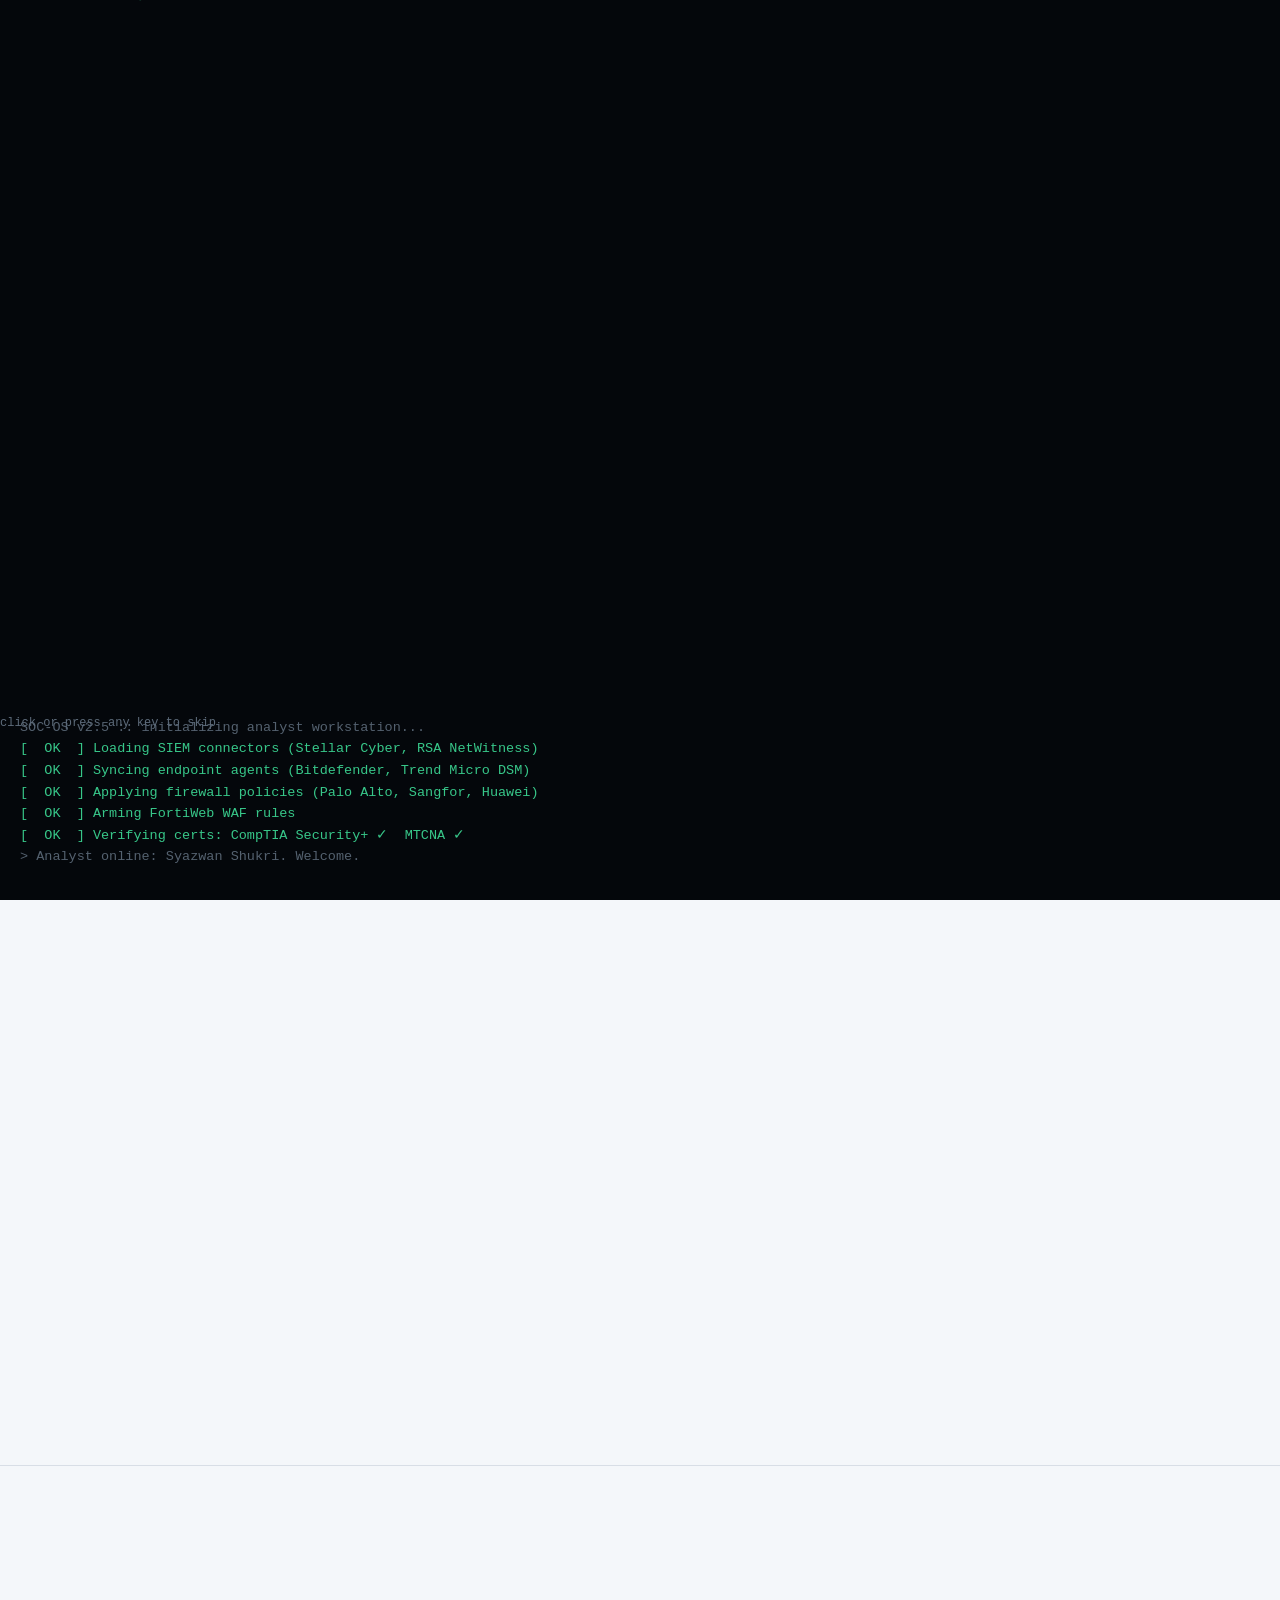
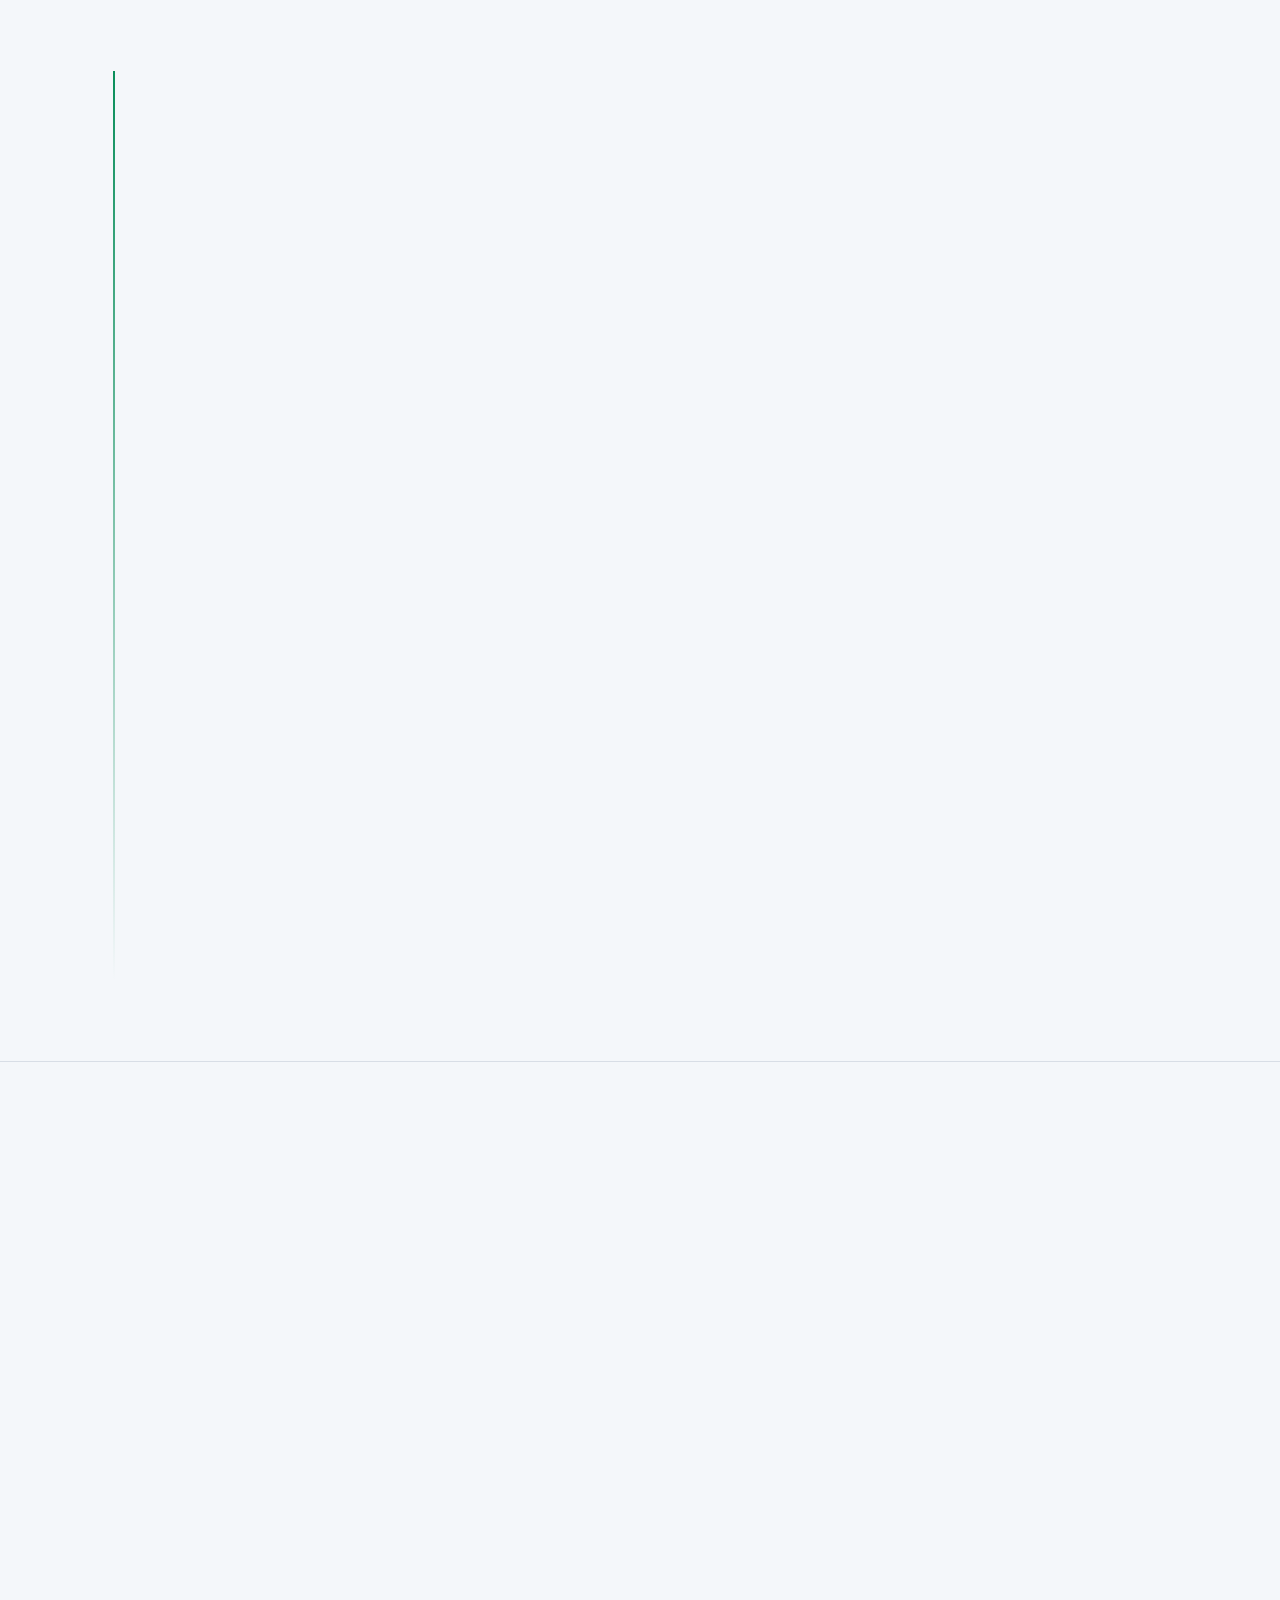
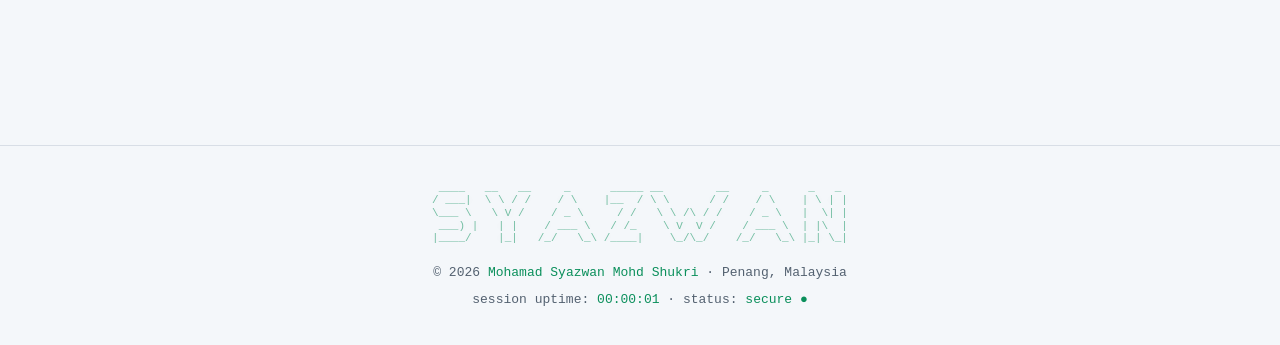
==== commit a2c9a648: "Feature OwlSight MRA as flagship project with live interactive platform tour" ====
--- a/index.html
+++ b/index.html
@@ -393,6 +393,28 @@
     <div class="wrap">
       <div class="sec-head reveal"><div><p class="sec-label">10 // projects</p><h2>Projects</h2></div></div>
       <div class="projects">
+        <article class="card proj featured reveal">
+          <div class="proj-banner bnr-owlsight">
+            <span class="pill kind">SOC Automation · Threat Intelligence</span><span class="pill status">● Production @ BitRanger</span>
+            <span class="ico">🦉</span>
+          </div>
+          <h3>OwlSight MRA (Monitoring, Reporting, Analysis)</h3>
+          <p class="sub">Automating routine security operations &amp; multi-tenant client defense at BitRanger Sdn. Bhd.</p>
+          <ul class="duties">
+            <li><strong>Data Architecture:</strong> Ingests network alerts from <strong>Security Onion</strong> and <strong>Elasticsearch</strong> across multi-client sensors via a non-intrusive, read-only telemetry pipeline.</li>
+            <li><strong>AI-Assisted Triage:</strong> Implemented a <em>"Code counts, AI suggests, Analyst decides"</em> workflow using on-premise local models for verdict recommendations and drafting incident explanations while keeping human analysts in full control.</li>
+            <li><strong>Cross-Client Attacker Profiling:</strong> Built automated correlation to detect multi-tenant attack campaigns hitting multiple client perimeters simultaneously, tracking adversary IPs on a persistent watchlist.</li>
+            <li><strong>Automated Reporting &amp; Telemetry Health:</strong> Automates monthly client executive PDF reports and tracks sensor data coverage hours to flag sensor outage gaps in plain words.</li>
+          </ul>
+          <div class="sec-note"><strong>Privacy &amp; Security Design:</strong> On-premise local inference ensures zero sensitive client telemetry leaves the internal boundary. Strict read-only integration prevents operational risk to client infrastructure.</div>
+          <div class="tags">
+            <span class="tag">Security Onion</span><span class="tag">Elasticsearch</span><span class="tag">SOC Automation</span><span class="tag">Local LLM</span><span class="tag">Threat Intel</span><span class="tag">BitRanger</span>
+          </div>
+          <div style="margin-top:18px;display:flex;gap:10px;flex-wrap:wrap;align-items:center">
+            <a class="btn primary" href="owlsight-tour.html" target="_blank" rel="noopener noreferrer">▶ Launch Interactive Platform Tour</a>
+            <span class="mono" style="font-size:12px;color:var(--muted)">Includes live walkthrough of real SOC screens</span>
+          </div>
+        </article>
         <article class="card proj reveal">
           <div class="proj-banner bnr-1">
             <span class="pill kind">Blockchain · Web3</span><span class="pill status">● Completed</span>
--- a/styles.css
+++ b/styles.css
@@ -334,10 +334,12 @@
 .flip-back p { margin: 0 0 12px; color: var(--muted); font-size: 14.5px; }
 
 /* Projects */
-.projects { display: grid; grid-template-columns: 1fr 1fr; gap: 16px; }
+.projects { display: grid; grid-template-columns: repeat(auto-fit, minmax(320px, 1fr)); gap: 18px; }
 @media (max-width: 760px) { .projects { grid-template-columns: 1fr; } }
 .proj { transform-style: preserve-3d; transition: transform .15s ease-out, border-color .25s; }
+.proj.featured { grid-column: 1 / -1; }
 .proj-banner { height: 150px; margin: -24px -24px 22px; display: grid; place-items: center; overflow: hidden; border-bottom: 1px solid var(--border); background: var(--bnr); }
+.proj-banner.bnr-owlsight { --bnr: radial-gradient(circle at 50% 20%, color-mix(in srgb, #f5b73d 28%, transparent), transparent 70%), linear-gradient(135deg, color-mix(in srgb, var(--accent) 18%, var(--surface)), var(--surface)); }
 .proj-banner.bnr-1 { --bnr: radial-gradient(circle at 30% 20%, color-mix(in srgb, var(--accent) 22%, transparent), transparent 70%), linear-gradient(135deg, color-mix(in srgb, var(--accent-2) 14%, var(--surface)), var(--surface)); }
 .proj-banner.bnr-2 { --bnr: radial-gradient(circle at 70% 20%, color-mix(in srgb, var(--warn) 18%, transparent), transparent 70%), linear-gradient(135deg, color-mix(in srgb, var(--accent) 12%, var(--surface)), var(--surface)); }
 .proj-banner::after { content: ""; position: absolute; inset: 0; background-image: linear-gradient(var(--border) 1px, transparent 1px), linear-gradient(90deg, var(--border) 1px, transparent 1px); background-size: 24px 24px; opacity: .5; -webkit-mask: radial-gradient(circle at center, #000, transparent 75%); mask: radial-gradient(circle at center, #000, transparent 75%); }
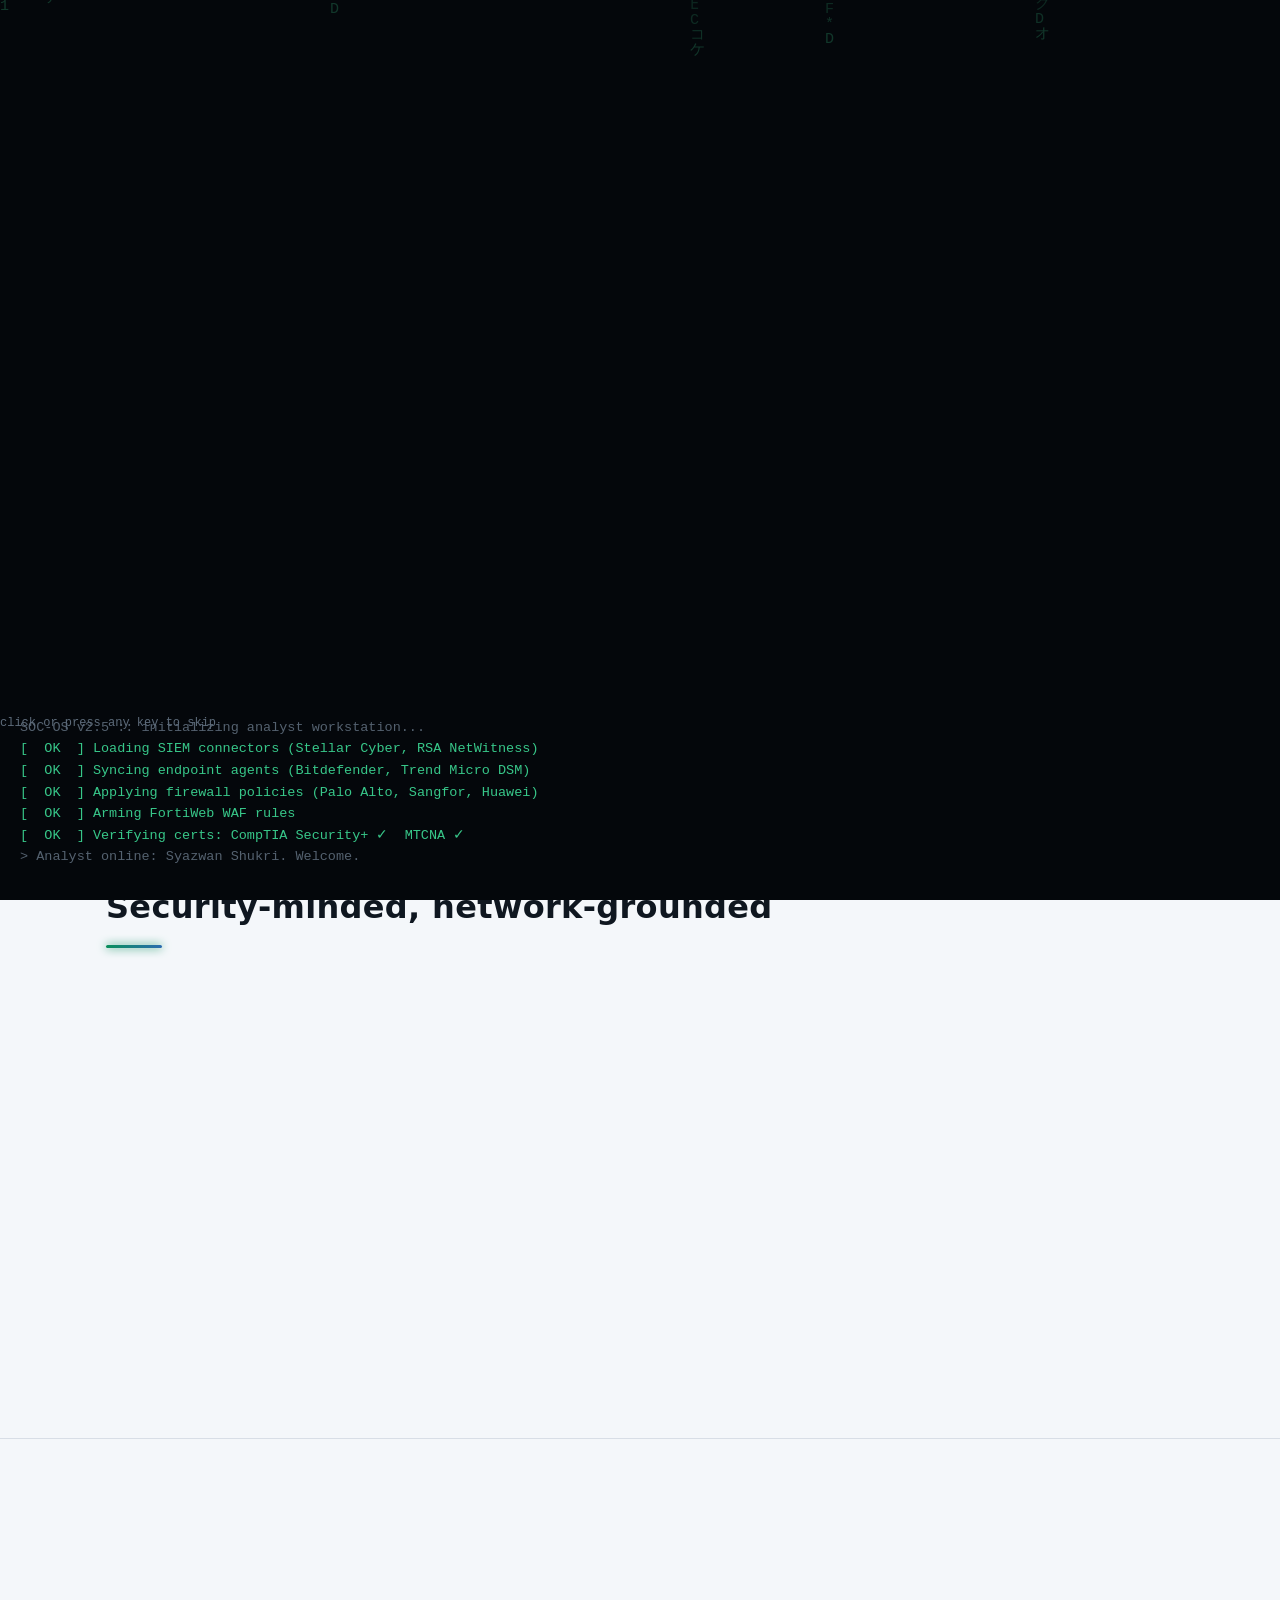
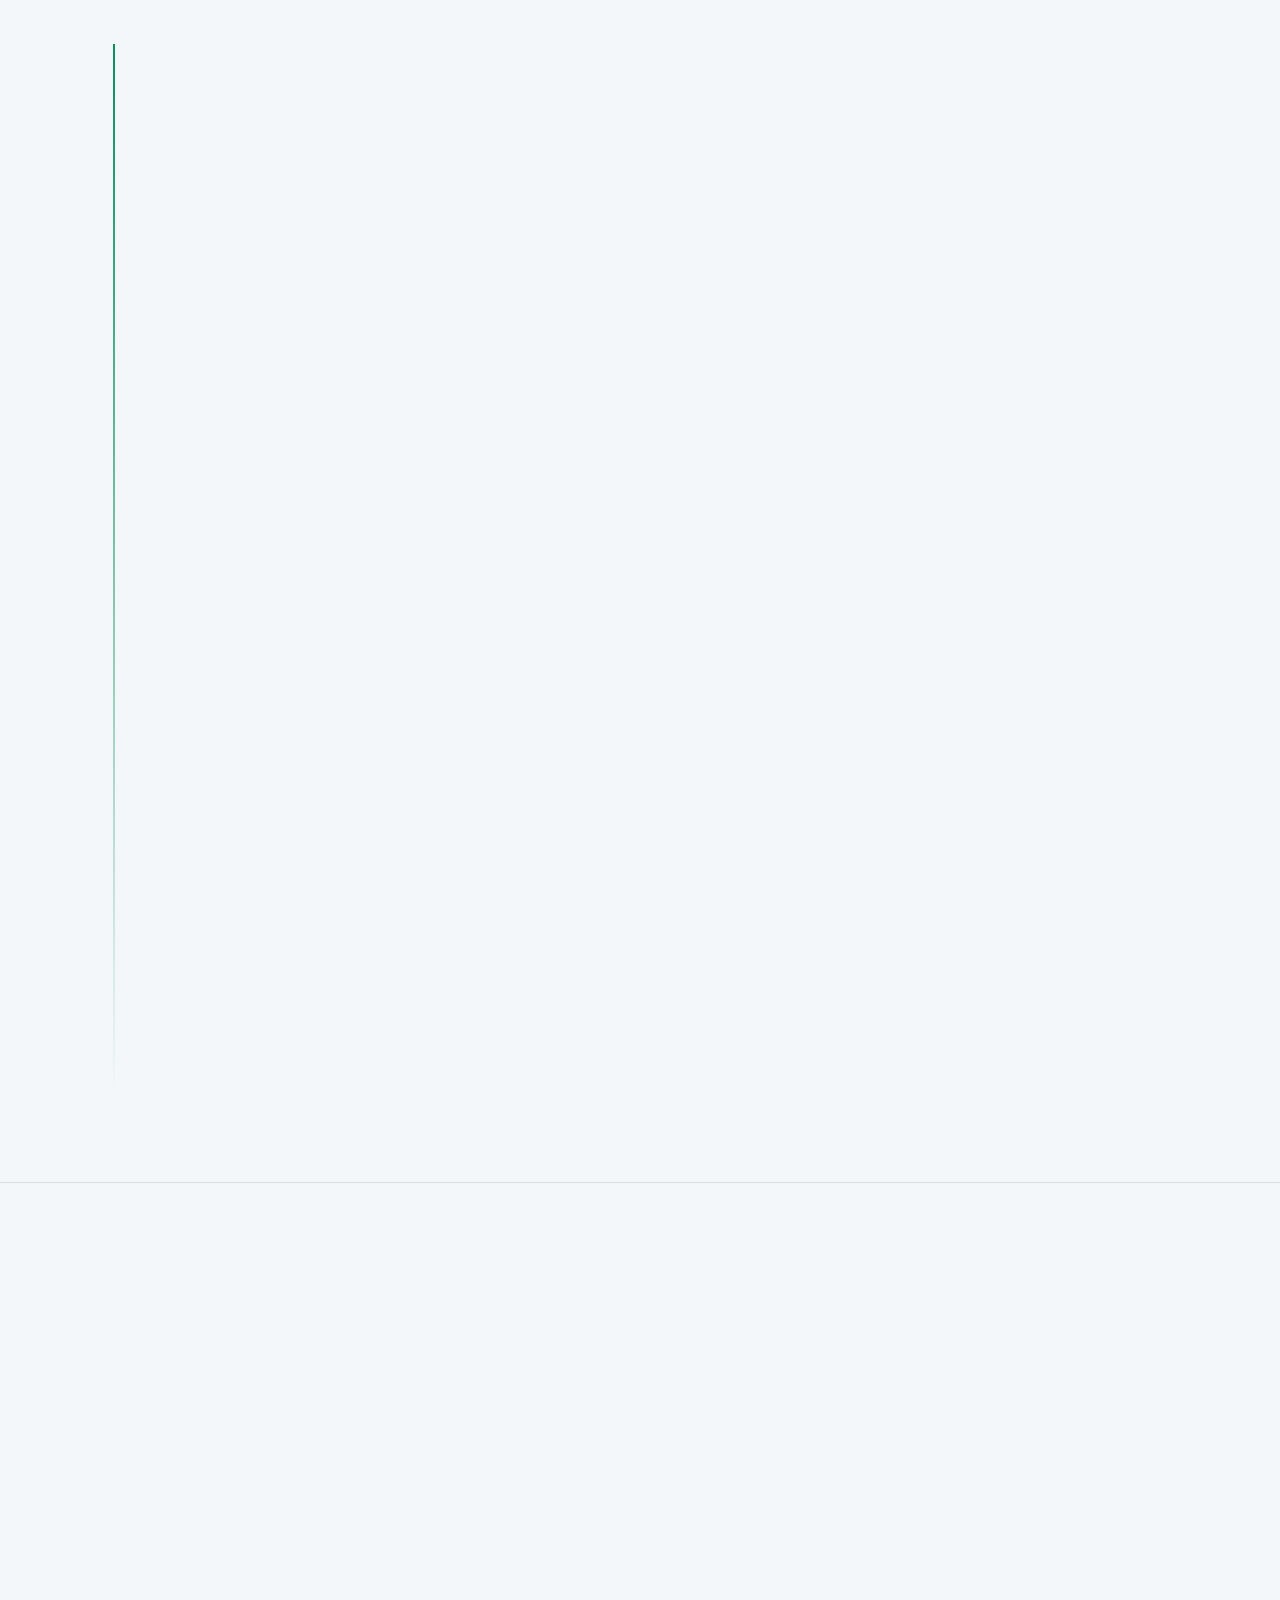
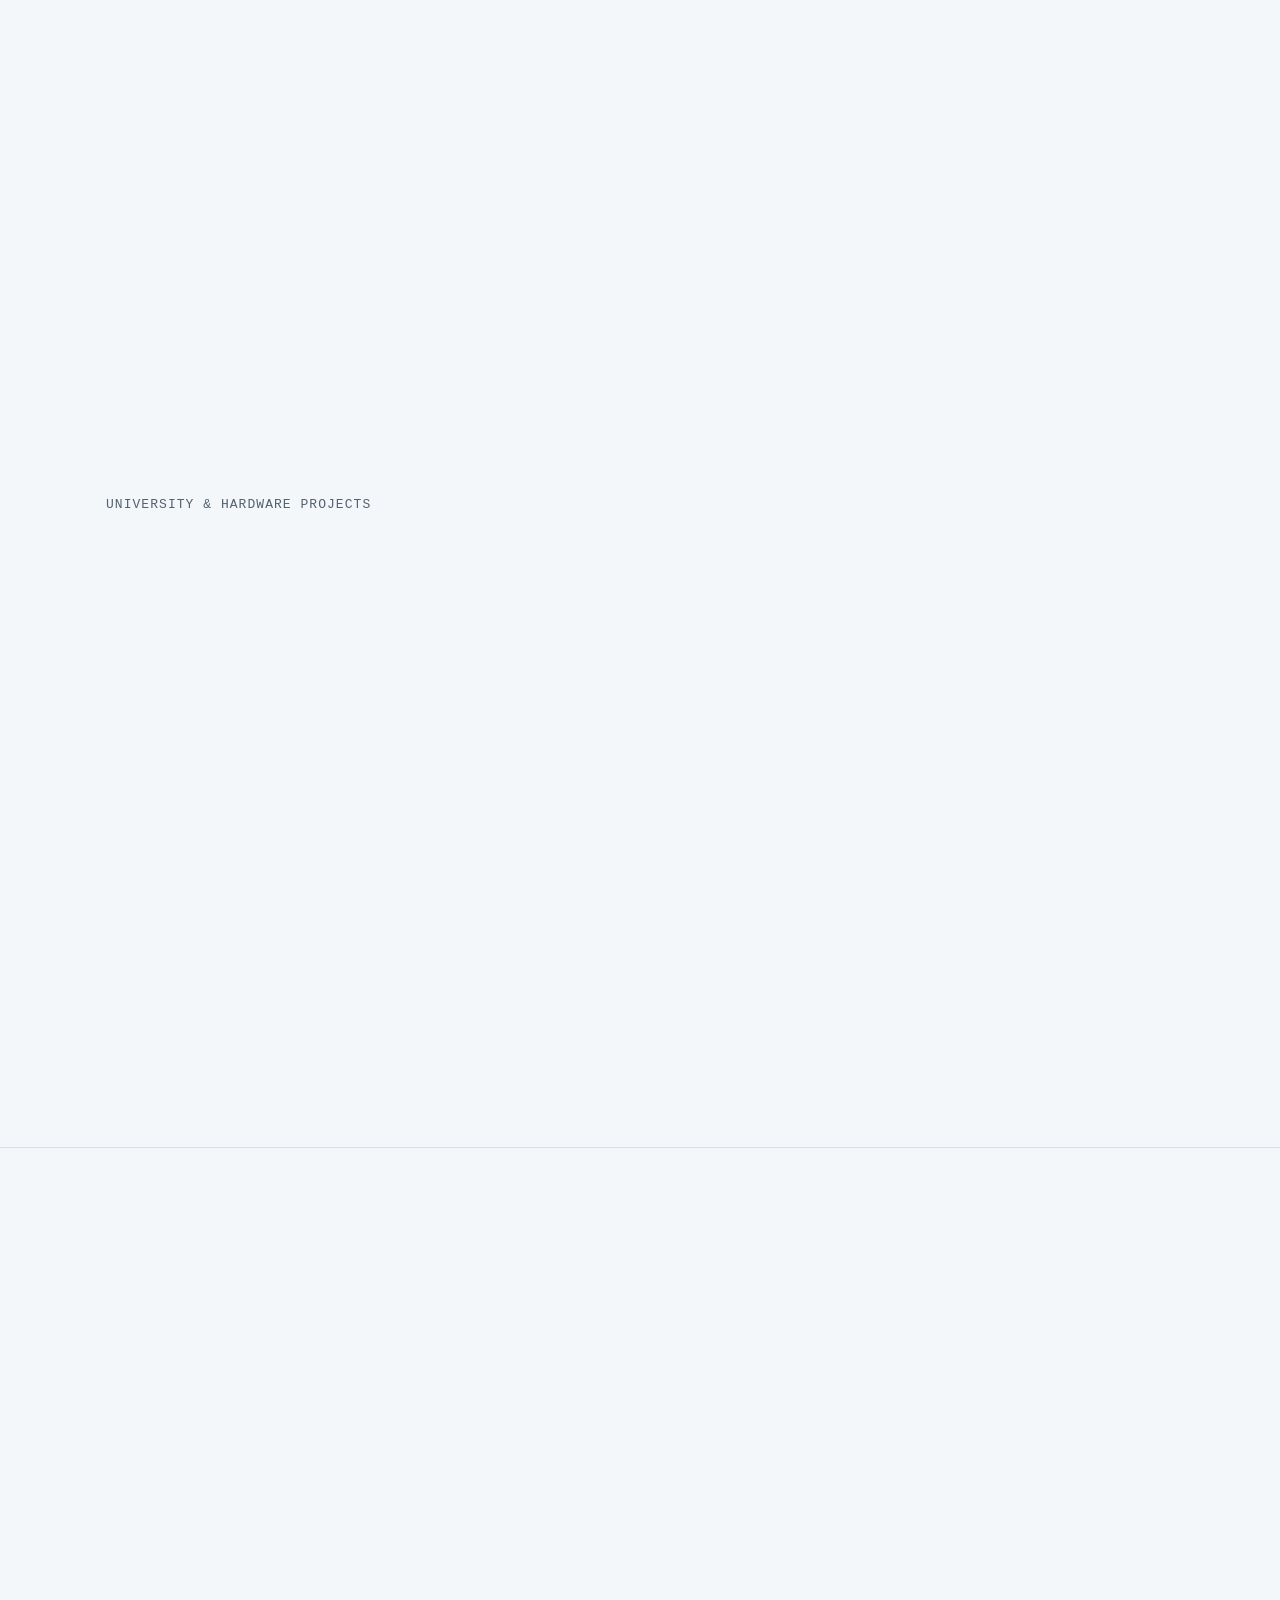
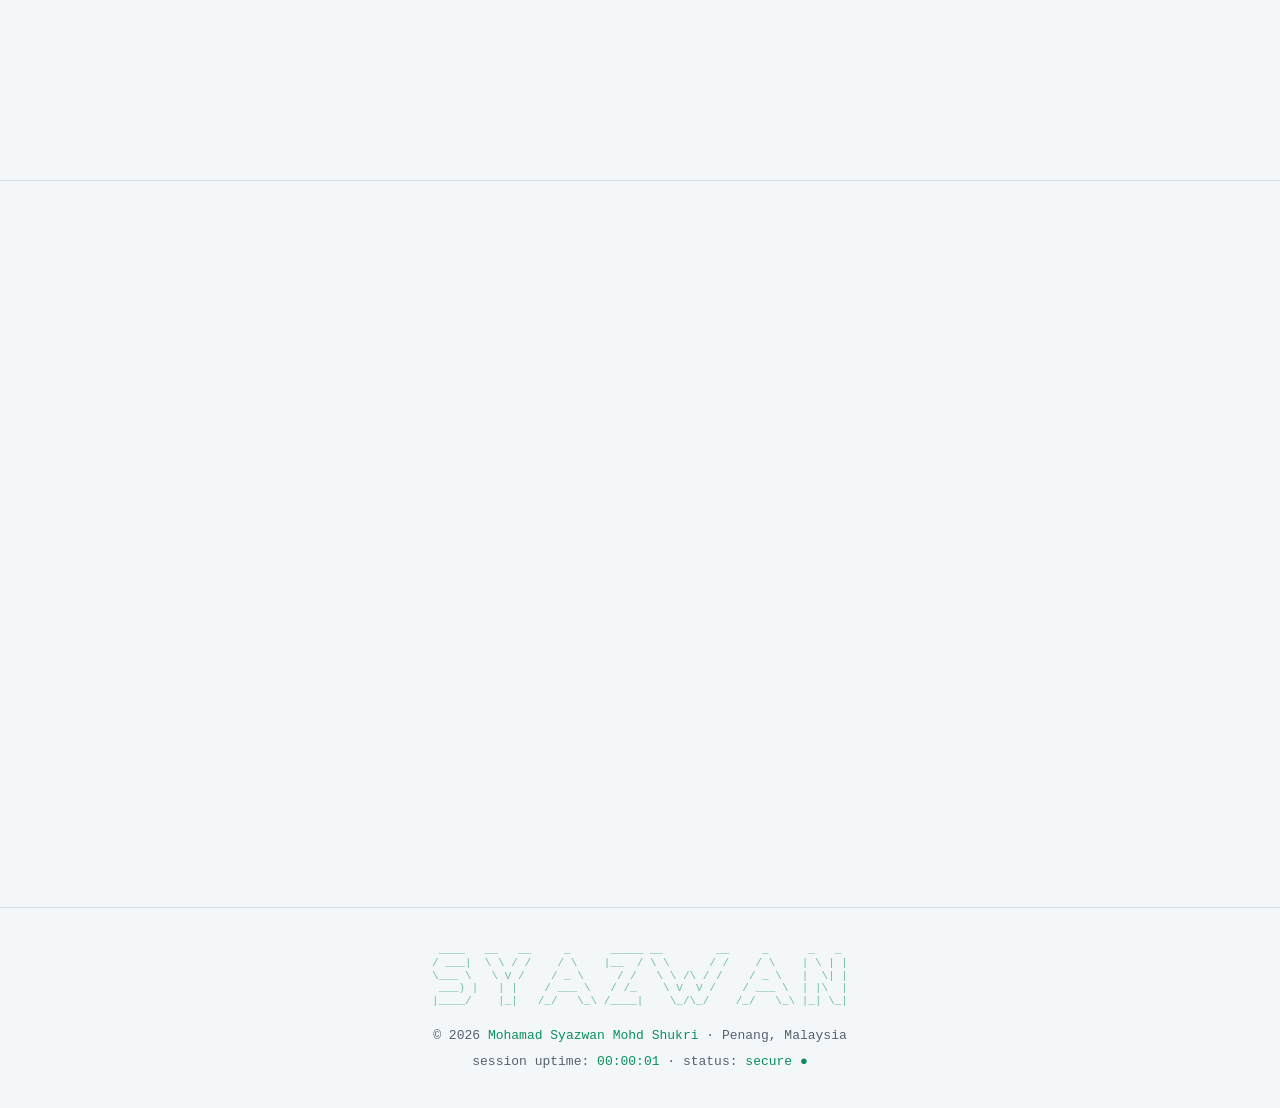
==== commit e448d9d2: "feat(ux): streamline UI/UX and HR recruiter experience with unified SOC Sandbox, recruiter CTAs, and" ====
--- a/index.html
+++ b/index.html
@@ -11,7 +11,7 @@
 <!-- Link preview (LinkedIn / WhatsApp / X) -->
 <meta property="og:type" content="website">
 <meta property="og:title" content="Syazwan Shukri | SOC Analyst">
-<meta property="og:description" content="SOC Analyst at BitRanger (K-Youth, Khazanah Nasional). Security+ and MTCNA certified. Try my interactive Triage Lab and Phish Hunt.">
+<meta property="og:description" content="SOC Analyst at BitRanger (K-Youth, Khazanah Nasional). Security+ and MTCNA certified. Try my interactive Triage Lab, Incident Graph, and PCAP Inspector.">
 <meta property="og:image" content="https://mosyaz.my/og-image.png">
 <meta property="og:image:width" content="1200">
 <meta property="og:image:height" content="630">
@@ -75,14 +75,9 @@
     <ul id="navLinks">
       <li><a href="#about">About</a></li>
       <li><a href="#experience">Experience</a></li>
-      <li><a href="#workflow">Workflow</a></li>
-      <li><a href="#incident">Incident Lab</a></li>
-      <li><a href="#packets">PCAP Inspector</a></li>
-      <li><a href="#triage">Triage</a></li>
-      <li><a href="#phishing">Phish Hunt</a></li>
-      <li><a href="#skills">Skills</a></li>
-      <li><a href="#certifications">Certs</a></li>
       <li><a href="#projects">Projects</a></li>
+      <li><a href="#labs">SOC Labs</a></li>
+      <li><a href="#skills">Skills &amp; Certs</a></li>
       <li><a href="#contact">Contact</a></li>
     </ul>
     <div class="nav-actions">
@@ -105,12 +100,12 @@
           <h1><span class="glitch" data-text="Mohamad Syazwan">Mohamad Syazwan</span><br>Mohd Shukri</h1>
           <p class="role">&gt; <span id="typed"></span><span class="caret"></span></p>
           <p class="print-only">SOC Analyst · syazwanshkri1@gmail.com · linkedin.com/in/syazwan-shukri · Penang, Malaysia</p>
-          <p class="lead">I monitor, investigate and respond to security events. I'm a SOC Analyst at BitRanger Sdn. Bhd. through Khazanah Nasional's K-Youth Development Programme. Before that, as a SOC intern at Heitech Padu Berhad, I triaged SIEM alerts, hunted for IOCs and blocked threats on enterprise firewalls and WAFs.</p>
+          <p class="lead">I monitor, investigate and respond to security events. I'm a SOC Analyst at BitRanger Sdn. Bhd. through Khazanah Nasional's K-Youth Development Programme, architecting <strong>OwlSight MRA</strong> and defending multi-client enterprise networks. CompTIA Security+ and MikroTik MTCNA certified.</p>
           <div class="cta">
-            <button class="btn primary" data-copy="syazwanshkri1@gmail.com">✉ Copy email</button>
-            <a class="btn" href="#incident">⚔ Incident Lab</a>
-            <a class="btn" href="#packets">🔍 PCAP Inspector</a>
-            <a class="btn" href="RESUME_SYAZWAN_SHUKRI.pdf" download>↓ Resume</a>
+            <a class="btn primary" href="RESUME_SYAZWAN_SHUKRI.pdf" download>📄 Resume PDF</a>
+            <a class="btn" href="https://www.linkedin.com/in/syazwan-shukri/" target="_blank" rel="noopener noreferrer">💼 LinkedIn</a>
+            <button class="btn" data-copy="syazwanshkri1@gmail.com">✉ Copy Email</button>
+            <a class="btn" href="#labs">🛡️ Explore SOC Labs</a>
           </div>
         </div>
 
@@ -121,7 +116,7 @@
             <div class="term-input"><span class="p">$</span><input id="termIn" autocomplete="off" spellcheck="false" aria-label="Terminal command input" placeholder="type 'help'"></div>
           </div>
           <div class="chips" id="chips">
-            <button>whoami</button><button>incident</button><button>packets</button><button>skills</button><button>triage</button><button>scan</button><button>sudo hire-me</button>
+            <button>whoami</button><button>projects</button><button>labs</button><button>incident</button><button>packets</button><button>triage</button><button>sudo hire-me</button>
           </div>
         </div>
       </div>
@@ -132,11 +127,11 @@
   <section id="about">
     <div class="wrap">
       <div class="sec-head reveal"><div><p class="sec-label">01 // about</p><h2>Security-minded, network-grounded</h2></div></div>
-      <p class="about-text reveal">I have a <strong>Bachelor of IT (Hons.) in Computer System Security</strong> from UniKL MIIT and a <strong>Diploma in Electronic Engineering (Data Transmission &amp; Networking)</strong>. I'm currently a <strong>SOC Analyst at BitRanger Sdn. Bhd.</strong> (based at CyRes, USM in Penang) through Khazanah Nasional's <strong>K-Youth Development Programme</strong>, after a SOC internship at Heitech Padu Berhad where I monitored security events, detected threats and responded to incidents. I'm <strong>CompTIA Security+</strong> certified and have a solid networking background from MikroTik. I'm focused on growing in threat detection and incident response.</p>
+      <p class="about-text reveal">I have a <strong>Bachelor of IT (Hons.) in Computer System Security</strong> from UniKL MIIT and a <strong>Diploma in Electronic Engineering (Data Transmission &amp; Networking)</strong>. I'm currently a <strong>SOC Analyst at BitRanger Sdn. Bhd.</strong> (based at CyRes, USM in Penang) through Khazanah Nasional's <strong>K-Youth Development Programme</strong>, after a SOC internship at Heitech Padu Berhad. I architected <strong>OwlSight MRA</strong> to automate multi-client telemetry analysis across Security Onion and Elasticsearch. I'm <strong>CompTIA Security+</strong> certified with a solid MikroTik networking foundation, focused on threat detection, automation, and incident response.</p>
       <div class="stats">
-        <div class="card stat lift reveal"><div class="num" data-count="2">2</div><div class="lbl">SOC roles (current + internship)</div></div>
-        <div class="card stat lift reveal"><div class="num" data-count="2">2</div><div class="lbl">Industry certifications</div></div>
-        <div class="card stat lift reveal"><div class="num" data-count="3.50" data-dec="2">3.50</div><div class="lbl">Degree CGPA</div></div>
+        <div class="card stat lift reveal"><div class="num" data-count="3">3</div><div class="lbl">Enterprise client networks (MBPP, PDC, USM)</div></div>
+        <div class="card stat lift reveal"><div class="num" data-count="2">2</div><div class="lbl">Certifications (Security+, MTCNA)</div></div>
+        <div class="card stat lift reveal"><div class="num" data-count="3.50" data-dec="2">3.50</div><div class="lbl">Degree CGPA (UniKL MIIT)</div></div>
         <div class="card stat lift reveal"><div class="num" data-count="7" data-suffix="×">7×</div><div class="lbl">Dean's List awards</div></div>
       </div>
     </div>
@@ -149,12 +144,14 @@
       <div class="timeline">
         <article class="card reveal">
           <div class="job-head"><h3>SOC Analyst</h3><span class="date">Aug 2026 – Present</span></div>
-          <div class="org">BitRanger Sdn. Bhd. · CyRes, USM, Penang</div>
+          <div class="org">BitRanger Sdn. Bhd. · CyRes, USM, Penang (Khazanah Nasional K-Youth)</div>
           <ul class="duties">
-            <li><strong>Programme:</strong> on-the-job training under Khazanah Nasional's <strong>K-Youth Development Programme</strong>, with BitRanger as host company.</li>
-            <li><strong>Role:</strong> working in BitRanger's Security Operations Center on security monitoring, alert triage and incident investigation.</li>
+            <li><strong>OwlSight MRA Architecture:</strong> Architected and deployed an automated SOC telemetry pipeline ingesting security events from <strong>Security Onion</strong> and <strong>Elasticsearch</strong> across 3 enterprise client networks (MBPP, PDC, USM).</li>
+            <li><strong>AI-Assisted Triage Engineering:</strong> Implemented a privacy-first <em>"Code counts, AI suggests, Analyst decides"</em> workflow using on-premise local models to draft triage verdicts and automate client monthly PDF reports.</li>
+            <li><strong>Cross-Client Threat Hunting:</strong> Correlated multi-tenant attack telemetry to detect distributed brute-force and CVE exploitation campaigns hitting multiple client perimeters simultaneously.</li>
+            <li><strong>SOC Operations:</strong> Triaged incoming security alerts, investigated suspicious IPs/hashes, and handled incident containment protocols in BitRanger's Security Operations Center.</li>
           </ul>
-          <div class="tags"><span class="tag">SOC</span><span class="tag">K-Youth</span><span class="tag">Khazanah Nasional</span><span class="tag">Penang</span></div>
+          <div class="tags"><span class="tag">Security Onion</span><span class="tag">Elasticsearch</span><span class="tag">OwlSight MRA</span><span class="tag">Threat Hunting</span><span class="tag">Python</span><span class="tag">K-Youth</span><span class="tag">MBPP</span><span class="tag">PDC</span><span class="tag">USM</span></div>
         </article>
         <article class="card reveal">
           <div class="job-head"><h3>SOC Analyst (Intern)</h3><span class="date">Oct 2024 – Feb 2025</span></div>
@@ -182,216 +179,10 @@
     </div>
   </section>
 
-  <!-- Workflow -->
-  <section id="workflow">
-    <div class="wrap">
-      <div class="sec-head reveal"><div><p class="sec-label">03 // how i work</p><h2>Alert-to-resolution workflow</h2><p class="sec-sub">Click a step to see what I do there.</p></div></div>
-      <div class="flow reveal" id="flow"></div>
-      <div class="card step-detail reveal" id="stepDetail" aria-live="polite"></div>
-    </div>
-  </section>
-
-  <!-- Incident War Room / Attack Graph -->
-  <section id="incident">
-    <div class="wrap">
-      <div class="sec-head reveal">
-        <div>
-          <p class="sec-label">04 // incident war room</p>
-          <h2>Interactive Cyber Attack Graph &amp; Containment</h2>
-          <p class="sec-sub">Correlate an ongoing multi-stage intrusion and execute containment playbooks in real-time.</p>
-        </div>
-      </div>
-      <div class="card reveal">
-        <div class="incident-head">
-          <div>
-            <span class="mono" style="color:var(--muted);font-size:12px">CASE FILE #INC-2026-0881</span>
-            <h3 style="margin:4px 0 0;font-size:18px">Operation DarkViper: Endpoint to Domain Controller Intrusion</h3>
-          </div>
-          <span class="incident-status-pill active" id="caseStatusBadge">● ACTIVE INTRUSION</span>
-        </div>
-        <div class="incident-layout">
-          <div>
-            <p class="mono" style="font-size:12px;color:var(--muted);margin:0 0 10px">&gt; ATTACK GRAPH NODES (Click to inspect forensic artifacts):</p>
-            <div class="chain-grid" id="incidentChain"></div>
-          </div>
-          <div class="containment-card">
-            <div>
-              <p class="containment-title">🛡️ Analyst Containment Console</p>
-              <p style="font-size:13px;color:var(--muted);margin:0 0 12px">Execute playbooks to sever attacker persistence and isolate lateral movement vectors.</p>
-              <div class="bar" style="margin-bottom:12px"><i id="containBar" style="width:0%"></i></div>
-              <div class="action-list" id="actionList"></div>
-            </div>
-            <div class="contain-banner" id="containBanner">
-              <strong>🏆 Incident Fully Neutralized!</strong>
-              <p style="margin:6px 0 0;color:var(--muted)">All lateral vectors severed, credentials revoked, and C2 blackholed. Full chain-of-custody report generated for escalation.</p>
-            </div>
-            <div class="card" id="nodeDetailBox" style="padding:14px;background:var(--surface-2);border:1px solid var(--border)">
-              <div class="mono" style="font-size:11.5px;color:var(--accent);margin-bottom:4px" id="nodeDetailTactic">INITIAL ACCESS</div>
-              <h4 style="margin:0 0 6px;font-size:14.5px" id="nodeDetailTitle">Select a node above to inspect forensic artifacts</h4>
-              <p style="font-size:13px;color:var(--muted);margin:0 0 6px" id="nodeDetailDesc">Artifacts, hashes, and process command-lines will appear here.</p>
-              <div class="mono" style="font-size:11.5px;color:var(--accent-2)" id="nodeDetailArtifact"></div>
-            </div>
-          </div>
-        </div>
-      </div>
-    </div>
-  </section>
-
-  <!-- Mini-Wireshark Packet Inspector -->
-  <section id="packets">
-    <div class="wrap">
-      <div class="sec-head reveal">
-        <div>
-          <p class="sec-label">05 // packet inspection</p>
-          <h2>Mini-Wireshark: Network Traffic Analysis</h2>
-          <p class="sec-sub">Inspect packet captures (PCAP) directly in the browser to analyze malicious protocols, flags, and payloads.</p>
-        </div>
-      </div>
-      <div class="card ws-card reveal">
-        <div class="ws-scenarios" id="wsScenarioTabs"></div>
-        <div class="ws-filter-bar">
-          <span class="ws-filter-lbl">Apply Display Filter:</span>
-          <div class="ws-filter-input" id="wsFilterDisplay"></div>
-        </div>
-        <div class="ws-table-wrap">
-          <table class="ws-table">
-            <thead>
-              <tr>
-                <th style="width:48px">No.</th>
-                <th style="width:90px">Time</th>
-                <th style="width:130px">Source</th>
-                <th style="width:130px">Destination</th>
-                <th style="width:70px">Proto</th>
-                <th style="width:60px">Len</th>
-                <th>Info</th>
-              </tr>
-            </thead>
-            <tbody id="wsTableBody"></tbody>
-          </table>
-        </div>
-        <div class="ws-panes">
-          <div class="ws-pane">
-            <h5>Packet Details Tree</h5>
-            <div class="ws-tree" id="wsTreeDissect"></div>
-          </div>
-          <div class="ws-pane">
-            <h5>Packet Bytes (Hex &amp; ASCII)</h5>
-            <pre class="ws-hex" id="wsHexDump"></pre>
-          </div>
-        </div>
-        <div class="ws-analyst">
-          <div><b>Analyst Assessment:</b> <span id="wsAnalystNotes" style="color:var(--muted)"></span></div>
-          <div class="ws-mitigate">⚙ <b>Mitigation:</b> <span id="wsMitigationText"></span></div>
-        </div>
-      </div>
-    </div>
-  </section>
-
-  <!-- Triage game -->
-  <section id="triage">
-    <div class="wrap">
-      <div class="sec-head reveal"><div><p class="sec-label">06 // triage lab</p><h2>Can you triage like a SOC analyst?</h2><p class="sec-sub">Read each alert and decide if it's a real threat or a false positive. These are practice scenarios I wrote, not real client data.</p></div></div>
-      <div class="game reveal">
-        <div class="card alert-card" id="alertCard">
-          <div class="alert-top"><span class="sev" id="aSev"></span><span class="date" id="aMeta"></span></div>
-          <p class="alert-title" id="aTitle"></p>
-          <div class="alert-log" id="aLog"></div>
-          <div class="verdict" id="verdictBtns">
-            <button class="btn tp" data-v="tp">🚨 True Positive</button>
-            <button class="btn" data-v="fp">✅ False Positive</button>
-          </div>
-          <div class="feedback" id="feedback" aria-live="polite"></div>
-        </div>
-        <div class="card score-panel">
-          <div class="score-grid">
-            <div><b id="sScore">0</b><span>Correct</span></div>
-            <div><b id="sStreak">0</b><span>Streak 🔥</span></div>
-          </div>
-          <div><div class="rank prog-label">Progress: <b id="sProg">0 / 0</b></div><div class="bar"><i id="sBar"></i></div></div>
-          <div class="rank">Analyst rank: <b id="sRank">Trainee</b></div>
-          <button class="btn" id="restart">↻ Restart lab</button>
-          <p class="kbd-hint">Keys: <kbd>1</kbd>/<kbd>T</kbd> True · <kbd>2</kbd>/<kbd>F</kbd> False · <kbd>Enter</kbd> Next</p>
-          <p class="disclaimer">Built to show the triage thinking I use as a SOC analyst.</p>
-        </div>
-      </div>
-    </div>
-  </section>
-
-  <!-- Phish hunt -->
-  <section id="phishing">
-    <div class="wrap">
-      <div class="sec-head reveal"><div><p class="sec-label">07 // phish hunt</p><h2>Spot the phishing red flags</h2><p class="sec-sub">This email landed in a user's inbox. Click every suspicious part you can find. Hover over the button before you trust it.</p></div></div>
-      <div class="phish reveal">
-        <div class="card mail" id="mail">
-          <div class="mail-head">
-            <div class="row"><span class="lbl">From</span><span class="flag" data-id="from" tabindex="0" role="button">IT Service Desk &lt;support@acme-c0rp-support.com&gt;</span></div>
-            <div class="row"><span class="lbl">Reply-To</span><span class="flag" data-id="reply" tabindex="0" role="button">acme.helpdesk.team@gmail.com</span></div>
-            <div class="row"><span class="lbl">To</span><span>you@acmecorp.com</span></div>
-            <div class="row"><span class="lbl">Subject</span><span class="mail-subj">⚠ ACTION REQUIRED: Your password expires today</span></div>
-          </div>
-          <div class="mail-body">
-            <p><span class="flag" data-id="greet" tabindex="0" role="button">Dear Valued Employee,</span></p>
-            <p>Our system detected that your password will expire today. To avoid losing access, you must verify your account <span class="flag" data-id="typo" tabindex="0" role="button">immediatly</span>.</p>
-            <p><span class="flag" data-id="urgent" tabindex="0" role="button">If you do not complete verification within 2 hours, your account will be permanently locked and all files deleted.</span></p>
-            <p><span class="flag" data-id="cred" tabindex="0" role="button">Click below and confirm your current <span class="flag" data-id="typo" tabindex="0" role="button">pasword</span> to keep using your account:</span></p>
-            <p><span class="mail-btn flag" data-id="link" data-href="http://acme-login.verify-session.xyz/reset?uid=88412" tabindex="0" role="button">Keep My Account Active</span></p>
-            <p>Please also review the updated policy attached:</p>
-            <span class="attach flag" data-id="attach" tabindex="0" role="button">📎 Password_Policy.pdf.exe · 312 KB</span>
-            <p class="mail-sign">Regards,<br>IT Service Desk<br>Acme Corp</p>
-          </div>
-        </div>
-        <div class="card score-panel">
-          <div class="score-grid">
-            <div><b id="pFound">0/8</b><span>Red flags found</span></div>
-            <div><b id="pMiss">0</b><span>Misclicks</span></div>
-          </div>
-          <div class="bar"><i id="pBar"></i></div>
-          <ul class="found-list" id="foundList"><li class="found-empty">Nothing flagged yet. Start clicking!</li></ul>
-          <div class="btn-row"><button class="btn" id="pReveal">👁 Reveal all</button><button class="btn" id="pReset">↻ Reset</button></div>
-          <p class="disclaimer">Fictional training email. "Acme Corp" isn't a real company, and nothing here links anywhere.</p>
-        </div>
-      </div>
-    </div>
-  </section>
-
-  <!-- Skills -->
-  <section id="skills">
-    <div class="wrap">
-      <div class="sec-head reveal">
-        <div><p class="sec-label">08 // skills</p><h2>Tools &amp; technical skills</h2></div>
-        <div class="filters" id="filters">
-          <button class="on" data-f="all">all</button><button data-f="siem">siem</button><button data-f="endpoint">endpoint</button><button data-f="network">network</button><button data-f="os">os</button><button data-f="code">code</button>
-        </div>
-      </div>
-      <div class="skills" id="skillGrid"></div>
-    </div>
-  </section>
-
-  <!-- Certifications -->
-  <section id="certifications">
-    <div class="wrap">
-      <div class="sec-head reveal"><div><p class="sec-label">09 // certifications</p><h2>Certifications</h2><p class="sec-sub">Tap a card to flip it.</p></div></div>
-      <div class="certs">
-        <div class="flip reveal" tabindex="0" role="button" aria-label="Flip CompTIA Security+ card">
-          <div class="flip-inner">
-            <div class="flip-face card cert cert-front"><div class="badge">SEC+</div><div><h3>CompTIA Security+</h3><div class="issuer">CompTIA · <span class="mono">Dec 2023</span></div><div class="hint">↻ flip for details</div></div></div>
-            <div class="flip-face flip-back card cert"><h3>What it covers</h3><p>Network security, threat analysis, risk management, cryptography and compliance.</p><div class="tags"><span class="tag">Threats</span><span class="tag">Crypto</span><span class="tag">Risk</span><span class="tag">Compliance</span></div></div>
-          </div>
-        </div>
-        <div class="flip reveal" tabindex="0" role="button" aria-label="Flip MTCNA card">
-          <div class="flip-inner">
-            <div class="flip-face card cert cert-front"><div class="badge">MTCNA</div><div><h3>MikroTik Certified Network Associate</h3><div class="issuer">MikroTik · <span class="mono">Dec 2020</span></div><div class="hint">↻ flip for details</div></div></div>
-            <div class="flip-face flip-back card cert"><h3>What it covers</h3><p>Configuring and troubleshooting RouterOS: network services, firewalls, VPNs, routing and wireless.</p><div class="tags"><span class="tag">RouterOS</span><span class="tag">Firewall</span><span class="tag">VPN</span><span class="tag">Routing</span></div></div>
-          </div>
-        </div>
-      </div>
-    </div>
-  </section>
-
-  <!-- Projects -->
+  <!-- Projects (Enterprise Flagship + Academic) -->
   <section id="projects">
     <div class="wrap">
-      <div class="sec-head reveal"><div><p class="sec-label">10 // projects</p><h2>Projects</h2></div></div>
+      <div class="sec-head reveal"><div><p class="sec-label">03 // projects</p><h2>Featured Engineering Projects</h2></div></div>
       <div class="projects">
         <article class="card proj featured reveal">
           <div class="proj-banner bnr-owlsight">
@@ -410,38 +201,243 @@
           <div class="tags">
             <span class="tag">Security Onion</span><span class="tag">Elasticsearch</span><span class="tag">SOC Automation</span><span class="tag">Local LLM</span><span class="tag">Threat Intel</span><span class="tag">BitRanger</span>
           </div>
-          <div style="margin-top:18px;display:flex;gap:10px;flex-wrap:wrap;align-items:center">
+          <div style="margin-top:18px;display:flex;gap:12px;flex-wrap:wrap;align-items:center">
             <a class="btn primary" href="owlsight-tour.html" target="_blank" rel="noopener noreferrer">▶ Launch Interactive Platform Tour</a>
             <span class="mono" style="font-size:12px;color:var(--muted)">Includes live walkthrough of real SOC screens</span>
           </div>
         </article>
-        <article class="card proj reveal">
-          <div class="proj-banner bnr-1">
-            <span class="pill kind">Blockchain · Web3</span><span class="pill status">● Completed</span>
-            <span class="ico">⛓️</span>
-          </div>
-          <h3>Crowdfunding Using Blockchain</h3>
-          <p class="sub">Transparency and security in a crowdfunding platform</p>
-          <ul class="duties">
-            <li>Built a crowdfunding website that uses smart contracts on the Polygon Amoy test network to make fund allocation transparent.</li>
-            <li>Used MetaMask authentication to secure user access and transactions.</li>
-          </ul>
-          <div class="sec-note"><strong>Security focus:</strong> hardened the contracts against OWASP Top 10 smart-contract vulnerabilities, including integer overflow and unchecked external calls.</div>
-          <div class="tags"><span class="tag">Solidity</span><span class="tag">Polygon</span><span class="tag">MetaMask</span><span class="tag">OWASP</span></div>
-        </article>
-        <article class="card proj reveal">
-          <div class="proj-banner bnr-2">
-            <span class="pill kind">IoT · Hardware</span><span class="pill status">● Completed</span>
-            <span class="ico">📡</span>
-          </div>
-          <h3>Smart Dustbin with ESP32 &amp; IoT</h3>
-          <p class="sub">Improving waste management and user interaction</p>
-          <ul class="duties">
-            <li>Built a smart bin that alerts cleaners when it is full, with fill levels monitored through the Blynk app.</li>
-            <li>Added an ultrasonic sensor to open the lid automatically, plus LED fill indicators and audio prompts.</li>
-          </ul>
-          <div class="tags"><span class="tag">ESP32</span><span class="tag">C++</span><span class="tag">Blynk</span><span class="tag">IoT</span></div>
-        </article>
+
+        <div class="proj-group-title">University &amp; Hardware Projects</div>
+        <div class="projects-secondary">
+          <article class="card proj reveal">
+            <div class="proj-banner bnr-1">
+              <span class="pill kind">Blockchain · Web3</span><span class="pill status">● Completed</span>
+              <span class="ico">⛓️</span>
+            </div>
+            <h3>Crowdfunding Using Blockchain</h3>
+            <p class="sub">Transparency and security in a crowdfunding platform</p>
+            <ul class="duties">
+              <li>Built a crowdfunding website using smart contracts on Polygon Amoy test network to make fund allocation transparent.</li>
+              <li>Used MetaMask authentication to secure user access and transactions.</li>
+            </ul>
+            <div class="sec-note"><strong>Security focus:</strong> hardened contracts against OWASP Top 10 smart-contract vulnerabilities.</div>
+            <div class="tags"><span class="tag">Solidity</span><span class="tag">Polygon</span><span class="tag">MetaMask</span><span class="tag">OWASP</span></div>
+          </article>
+          <article class="card proj reveal">
+            <div class="proj-banner bnr-2">
+              <span class="pill kind">IoT · Hardware</span><span class="pill status">● Completed</span>
+              <span class="ico">📡</span>
+            </div>
+            <h3>Smart Dustbin with ESP32 &amp; IoT</h3>
+            <p class="sub">Improving waste management and user interaction</p>
+            <ul class="duties">
+              <li>Built a smart bin that alerts cleaners when full, with fill levels monitored through the Blynk app.</li>
+              <li>Added ultrasonic sensors, automated lid servo, and LED fill indicators.</li>
+            </ul>
+            <div class="tags"><span class="tag">ESP32</span><span class="tag">C++</span><span class="tag">Blynk</span><span class="tag">IoT</span></div>
+          </article>
+        </div>
+      </div>
+    </div>
+  </section>
+
+  <!-- Workflow -->
+  <section id="workflow">
+    <div class="wrap">
+      <div class="sec-head reveal"><div><p class="sec-label">04 // how i work</p><h2>Alert-to-resolution workflow</h2><p class="sec-sub">Click a step to see what I do there.</p></div></div>
+      <div class="flow reveal" id="flow"></div>
+      <div class="card step-detail reveal" id="stepDetail" aria-live="polite"></div>
+    </div>
+  </section>
+
+  <!-- SOC Defense Sandbox (Unified Labs) -->
+  <section id="labs">
+    <div class="wrap">
+      <div class="sec-head reveal">
+        <div>
+          <p class="sec-label">05 // soc defense sandbox</p>
+          <h2>Interactive Security Operations Labs</h2>
+          <p class="sec-sub">Hands-on simulations demonstrating real-world incident response, traffic analysis, alert triage, and threat hunting.</p>
+        </div>
+        <div class="lab-nav" id="labNav">
+          <button class="lab-tab on" data-tab="incident">⚔️ Incident Graph</button>
+          <button class="lab-tab" data-tab="packets">🔍 PCAP Inspector</button>
+          <button class="lab-tab" data-tab="triage">🚨 Alert Triage</button>
+          <button class="lab-tab" data-tab="phishing">🎣 Phish Hunt</button>
+        </div>
+      </div>
+
+      <!-- Tab 1: Incident War Room -->
+      <div class="lab-pane active" id="pane-incident">
+        <div class="card reveal">
+          <div class="incident-head">
+            <div>
+              <span class="mono" style="color:var(--muted);font-size:12px">CASE FILE #INC-2026-0881</span>
+              <h3 style="margin:4px 0 0;font-size:18px">Operation DarkViper: Endpoint to Domain Controller Intrusion</h3>
+            </div>
+            <span class="incident-status-pill active" id="caseStatusBadge">● ACTIVE INTRUSION</span>
+          </div>
+          <div class="incident-layout">
+            <div>
+              <p class="mono" style="font-size:12px;color:var(--muted);margin:0 0 10px">&gt; ATTACK GRAPH NODES (Click to inspect forensic artifacts):</p>
+              <div class="chain-grid" id="incidentChain"></div>
+            </div>
+            <div class="containment-card">
+              <div>
+                <p class="containment-title">🛡️ Analyst Containment Console</p>
+                <p style="font-size:13px;color:var(--muted);margin:0 0 12px">Execute playbooks to sever attacker persistence and isolate lateral movement vectors.</p>
+                <div class="bar" style="margin-bottom:12px"><i id="containBar" style="width:0%"></i></div>
+                <div class="action-list" id="actionList"></div>
+              </div>
+              <div class="contain-banner" id="containBanner">
+                <strong>🏆 Incident Fully Neutralized!</strong>
+                <p style="margin:6px 0 0;color:var(--muted)">All lateral vectors severed, credentials revoked, and C2 blackholed. Full chain-of-custody report generated for escalation.</p>
+              </div>
+              <div class="card" id="nodeDetailBox" style="padding:14px;background:var(--surface-2);border:1px solid var(--border)">
+                <div class="mono" style="font-size:11.5px;color:var(--accent);margin-bottom:4px" id="nodeDetailTactic">INITIAL ACCESS</div>
+                <h4 style="margin:0 0 6px;font-size:14.5px" id="nodeDetailTitle">Select a node above to inspect forensic artifacts</h4>
+                <p style="font-size:13px;color:var(--muted);margin:0 0 6px" id="nodeDetailDesc">Artifacts, hashes, and process command-lines will appear here.</p>
+                <div class="mono" style="font-size:11.5px;color:var(--accent-2)" id="nodeDetailArtifact"></div>
+              </div>
+            </div>
+          </div>
+        </div>
+      </div>
+
+      <!-- Tab 2: Packet Inspector -->
+      <div class="lab-pane" id="pane-packets">
+        <div class="card ws-card reveal">
+          <div class="ws-scenarios" id="wsScenarioTabs"></div>
+          <div class="ws-filter-bar">
+            <span class="ws-filter-lbl">Apply Display Filter:</span>
+            <div class="ws-filter-input" id="wsFilterDisplay"></div>
+          </div>
+          <div class="ws-table-wrap">
+            <table class="ws-table">
+              <thead>
+                <tr>
+                  <th style="width:48px">No.</th>
+                  <th style="width:90px">Time</th>
+                  <th style="width:130px">Source</th>
+                  <th style="width:130px">Destination</th>
+                  <th style="width:70px">Proto</th>
+                  <th style="width:60px">Len</th>
+                  <th>Info</th>
+                </tr>
+              </thead>
+              <tbody id="wsTableBody"></tbody>
+            </table>
+          </div>
+          <div class="ws-panes">
+            <div class="ws-pane">
+              <h5>Packet Details Tree</h5>
+              <div class="ws-tree" id="wsTreeDissect"></div>
+            </div>
+            <div class="ws-pane">
+              <h5>Packet Bytes (Hex &amp; ASCII)</h5>
+              <pre class="ws-hex" id="wsHexDump"></pre>
+            </div>
+          </div>
+          <div class="ws-analyst">
+            <div><b>Analyst Assessment:</b> <span id="wsAnalystNotes" style="color:var(--muted)"></span></div>
+            <div class="ws-mitigate">⚙ <b>Mitigation:</b> <span id="wsMitigationText"></span></div>
+          </div>
+        </div>
+      </div>
+
+      <!-- Tab 3: Triage Lab -->
+      <div class="lab-pane" id="pane-triage">
+        <div class="game reveal">
+          <div class="card alert-card" id="alertCard">
+            <div class="alert-top"><span class="sev" id="aSev"></span><span class="date" id="aMeta"></span></div>
+            <p class="alert-title" id="aTitle"></p>
+            <div class="alert-log" id="aLog"></div>
+            <div class="verdict" id="verdictBtns">
+              <button class="btn tp" data-v="tp">🚨 True Positive</button>
+              <button class="btn" data-v="fp">✅ False Positive</button>
+            </div>
+            <div class="feedback" id="feedback" aria-live="polite"></div>
+          </div>
+          <div class="card score-panel">
+            <div class="score-grid">
+              <div><b id="sScore">0</b><span>Correct</span></div>
+              <div><b id="sStreak">0</b><span>Streak 🔥</span></div>
+            </div>
+            <div><div class="rank prog-label">Progress: <b id="sProg">0 / 0</b></div><div class="bar"><i id="sBar"></i></div></div>
+            <div class="rank">Analyst rank: <b id="sRank">Trainee</b></div>
+            <button class="btn" id="restart">↻ Restart lab</button>
+            <p class="kbd-hint">Keys: <kbd>1</kbd>/<kbd>T</kbd> True · <kbd>2</kbd>/<kbd>F</kbd> False · <kbd>Enter</kbd> Next</p>
+            <p class="disclaimer">Practice alert triage scenarios modeled on enterprise SOC rules.</p>
+          </div>
+        </div>
+      </div>
+
+      <!-- Tab 4: Phish Hunt -->
+      <div class="lab-pane" id="pane-phishing">
+        <div class="phish reveal">
+          <div class="card mail" id="mail">
+            <div class="mail-head">
+              <div class="row"><span class="lbl">From</span><span class="flag" data-id="from" tabindex="0" role="button">IT Service Desk &lt;support@acme-c0rp-support.com&gt;</span></div>
+              <div class="row"><span class="lbl">Reply-To</span><span class="flag" data-id="reply" tabindex="0" role="button">acme.helpdesk.team@gmail.com</span></div>
+              <div class="row"><span class="lbl">To</span><span>you@acmecorp.com</span></div>
+              <div class="row"><span class="lbl">Subject</span><span class="mail-subj">⚠ ACTION REQUIRED: Your password expires today</span></div>
+            </div>
+            <div class="mail-body">
+              <p><span class="flag" data-id="greet" tabindex="0" role="button">Dear Valued Employee,</span></p>
+              <p>Our system detected that your password will expire today. To avoid losing access, you must verify your account <span class="flag" data-id="typo" tabindex="0" role="button">immediatly</span>.</p>
+              <p><span class="flag" data-id="urgent" tabindex="0" role="button">If you do not complete verification within 2 hours, your account will be permanently locked and all files deleted.</span></p>
+              <p><span class="flag" data-id="cred" tabindex="0" role="button">Click below and confirm your current <span class="flag" data-id="typo" tabindex="0" role="button">pasword</span> to keep using your account:</span></p>
+              <p><span class="mail-btn flag" data-id="link" data-href="http://acme-login.verify-session.xyz/reset?uid=88412" tabindex="0" role="button">Keep My Account Active</span></p>
+              <p>Please also review the updated policy attached:</p>
+              <span class="attach flag" data-id="attach" tabindex="0" role="button">📎 Password_Policy.pdf.exe · 312 KB</span>
+              <p class="mail-sign">Regards,<br>IT Service Desk<br>Acme Corp</p>
+            </div>
+          </div>
+          <div class="card score-panel">
+            <div class="score-grid">
+              <div><b id="pFound">0/8</b><span>Red flags found</span></div>
+              <div><b id="pMiss">0</b><span>Misclicks</span></div>
+            </div>
+            <div class="bar"><i id="pBar"></i></div>
+            <ul class="found-list" id="foundList"><li class="found-empty">Nothing flagged yet. Start clicking!</li></ul>
+            <div class="btn-row"><button class="btn" id="pReveal">👁 Reveal all</button><button class="btn" id="pReset">↻ Reset</button></div>
+            <p class="disclaimer">Fictional training email. "Acme Corp" isn't a real company, and nothing here links anywhere.</p>
+          </div>
+        </div>
+      </div>
+    </div>
+  </section>
+
+  <!-- Skills & Certifications Combined -->
+  <section id="skills">
+    <div class="wrap">
+      <div class="sec-head reveal">
+        <div><p class="sec-label">06 // technical proficiencies</p><h2>Tools &amp; Technical Skills</h2></div>
+        <div class="filters" id="filters">
+          <button class="on" data-f="all">all</button><button data-f="siem">siem</button><button data-f="endpoint">endpoint</button><button data-f="network">network</button><button data-f="os">os</button><button data-f="code">code</button>
+        </div>
+      </div>
+      <div class="skills" id="skillGrid"></div>
+    </div>
+  </section>
+
+  <!-- Certifications -->
+  <section id="certifications">
+    <div class="wrap">
+      <div class="sec-head reveal"><div><p class="sec-label">07 // certifications</p><h2>Industry Certifications</h2><p class="sec-sub">Tap a card to flip it.</p></div></div>
+      <div class="certs">
+        <div class="flip reveal" tabindex="0" role="button" aria-label="Flip CompTIA Security+ card">
+          <div class="flip-inner">
+            <div class="flip-face card cert cert-front"><div class="badge">SEC+</div><div><h3>CompTIA Security+</h3><div class="issuer">CompTIA · <span class="mono">Dec 2023</span></div><div class="hint">↻ flip for details</div></div></div>
+            <div class="flip-face flip-back card cert"><h3>What it covers</h3><p>Network security, threat analysis, risk management, cryptography and compliance.</p><div class="tags"><span class="tag">Threats</span><span class="tag">Crypto</span><span class="tag">Risk</span><span class="tag">Compliance</span></div></div>
+          </div>
+        </div>
+        <div class="flip reveal" tabindex="0" role="button" aria-label="Flip MTCNA card">
+          <div class="flip-inner">
+            <div class="flip-face card cert cert-front"><div class="badge">MTCNA</div><div><h3>MikroTik Certified Network Associate</h3><div class="issuer">MikroTik · <span class="mono">Dec 2020</span></div><div class="hint">↻ flip for details</div></div></div>
+            <div class="flip-face flip-back card cert"><h3>What it covers</h3><p>Configuring and troubleshooting RouterOS: network services, firewalls, VPNs, routing and wireless.</p><div class="tags"><span class="tag">RouterOS</span><span class="tag">Firewall</span><span class="tag">VPN</span><span class="tag">Routing</span></div></div>
+          </div>
+        </div>
       </div>
     </div>
   </section>
@@ -449,7 +445,7 @@
   <!-- Education -->
   <section id="education">
     <div class="wrap">
-      <div class="sec-head reveal"><div><p class="sec-label">11 // education</p><h2>Education</h2></div></div>
+      <div class="sec-head reveal"><div><p class="sec-label">08 // education</p><h2>Education &amp; Honors</h2></div></div>
       <div class="edu">
         <div class="card edu-item lift reveal">
           <div class="date">Oct 2021 – Feb 2025</div>
@@ -471,9 +467,9 @@
   <section id="contact">
     <div class="wrap">
       <div class="card contact reveal">
-        <p class="sec-label">12 // contact</p>
+        <p class="sec-label">09 // contact</p>
         <h2>Let's secure something together</h2>
-        <p>Happy to connect about SOC, threat detection and cybersecurity, whether that's collaboration, knowledge sharing or future opportunities.</p>
+        <p>Open to SOC Analyst, Threat Detection, and Incident Response roles. Reach out directly or connect on LinkedIn.</p>
         <div class="contact-grid">
           <a class="c-item" href="mailto:syazwanshkri1@gmail.com"><span class="c-ic">📧</span><div><h4>Email</h4><p>syazwanshkri1@gmail.com</p></div></a>
           <a class="c-item" href="https://www.linkedin.com/in/syazwan-shukri/" target="_blank" rel="noopener noreferrer"><span class="c-ic">💼</span><div><h4>LinkedIn</h4><p>linkedin.com/in/syazwan-shukri</p></div></a>
@@ -482,6 +478,7 @@
         </div>
         <div class="cta">
           <a class="btn primary" href="mailto:syazwanshkri1@gmail.com">✉ Send an email</a>
+          <a class="btn" href="https://www.linkedin.com/in/syazwan-shukri/" target="_blank" rel="noopener noreferrer">💼 Open LinkedIn</a>
           <button class="btn" data-copy="syazwanshkri1@gmail.com">⧉ Copy email</button>
         </div>
       </div>
--- a/styles.css
+++ b/styles.css
@@ -173,6 +173,14 @@
 .step-detail h4 { margin: 0 0 6px; color: var(--text); font-size: 17px; }
 .step-detail p { margin: 0 0 10px; }
 .step-detail .tools { font-family: var(--mono); font-size: 12.5px; color: var(--accent); }
+
+/* SOC Defense Sandbox (Unified Labs) */
+.lab-nav { display: flex; gap: 8px; margin-bottom: 24px; flex-wrap: wrap; background: var(--surface-2); padding: 6px; border-radius: 12px; border: 1px solid var(--border); }
+.lab-tab { flex: 1; min-width: 150px; font-family: var(--mono); font-size: 13px; font-weight: 600; padding: 10px 14px; border-radius: 8px; border: 1px solid transparent; background: transparent; color: var(--muted); cursor: pointer; transition: all .2s; display: flex; align-items: center; justify-content: center; gap: 7px; }
+.lab-tab:hover { color: var(--text); background: var(--surface); }
+.lab-tab.on { background: var(--surface); color: var(--accent); border-color: color-mix(in srgb, var(--accent) 35%, var(--border)); box-shadow: var(--shadow); }
+.lab-pane { display: none; }
+.lab-pane.active { display: block; animation: pop .25s ease; }
 
 /* Incident War Room / Attack Graph */
 .incident-layout { display: grid; grid-template-columns: 1.4fr 1fr; gap: 18px; }
@@ -334,10 +342,12 @@
 .flip-back p { margin: 0 0 12px; color: var(--muted); font-size: 14.5px; }
 
 /* Projects */
-.projects { display: grid; grid-template-columns: repeat(auto-fit, minmax(320px, 1fr)); gap: 18px; }
-@media (max-width: 760px) { .projects { grid-template-columns: 1fr; } }
+.projects { display: grid; grid-template-columns: 1fr; gap: 20px; }
 .proj { transform-style: preserve-3d; transition: transform .15s ease-out, border-color .25s; }
-.proj.featured { grid-column: 1 / -1; }
+.proj.featured { border-color: color-mix(in srgb, var(--accent) 40%, var(--border)); box-shadow: 0 4px 24px color-mix(in srgb, var(--accent) 12%, transparent); }
+.proj-group-title { font-family: var(--mono); font-size: 13px; color: var(--muted); text-transform: uppercase; letter-spacing: .08em; margin: 12px 0 0; }
+.projects-secondary { display: grid; grid-template-columns: 1fr 1fr; gap: 16px; }
+@media (max-width: 760px) { .projects-secondary { grid-template-columns: 1fr; } }
 .proj-banner { height: 150px; margin: -24px -24px 22px; display: grid; place-items: center; overflow: hidden; border-bottom: 1px solid var(--border); background: var(--bnr); }
 .proj-banner.bnr-owlsight { --bnr: radial-gradient(circle at 50% 20%, color-mix(in srgb, #f5b73d 28%, transparent), transparent 70%), linear-gradient(135deg, color-mix(in srgb, var(--accent) 18%, var(--surface)), var(--surface)); }
 .proj-banner.bnr-1 { --bnr: radial-gradient(circle at 30% 20%, color-mix(in srgb, var(--accent) 22%, transparent), transparent 70%), linear-gradient(135deg, color-mix(in srgb, var(--accent-2) 14%, var(--surface)), var(--surface)); }
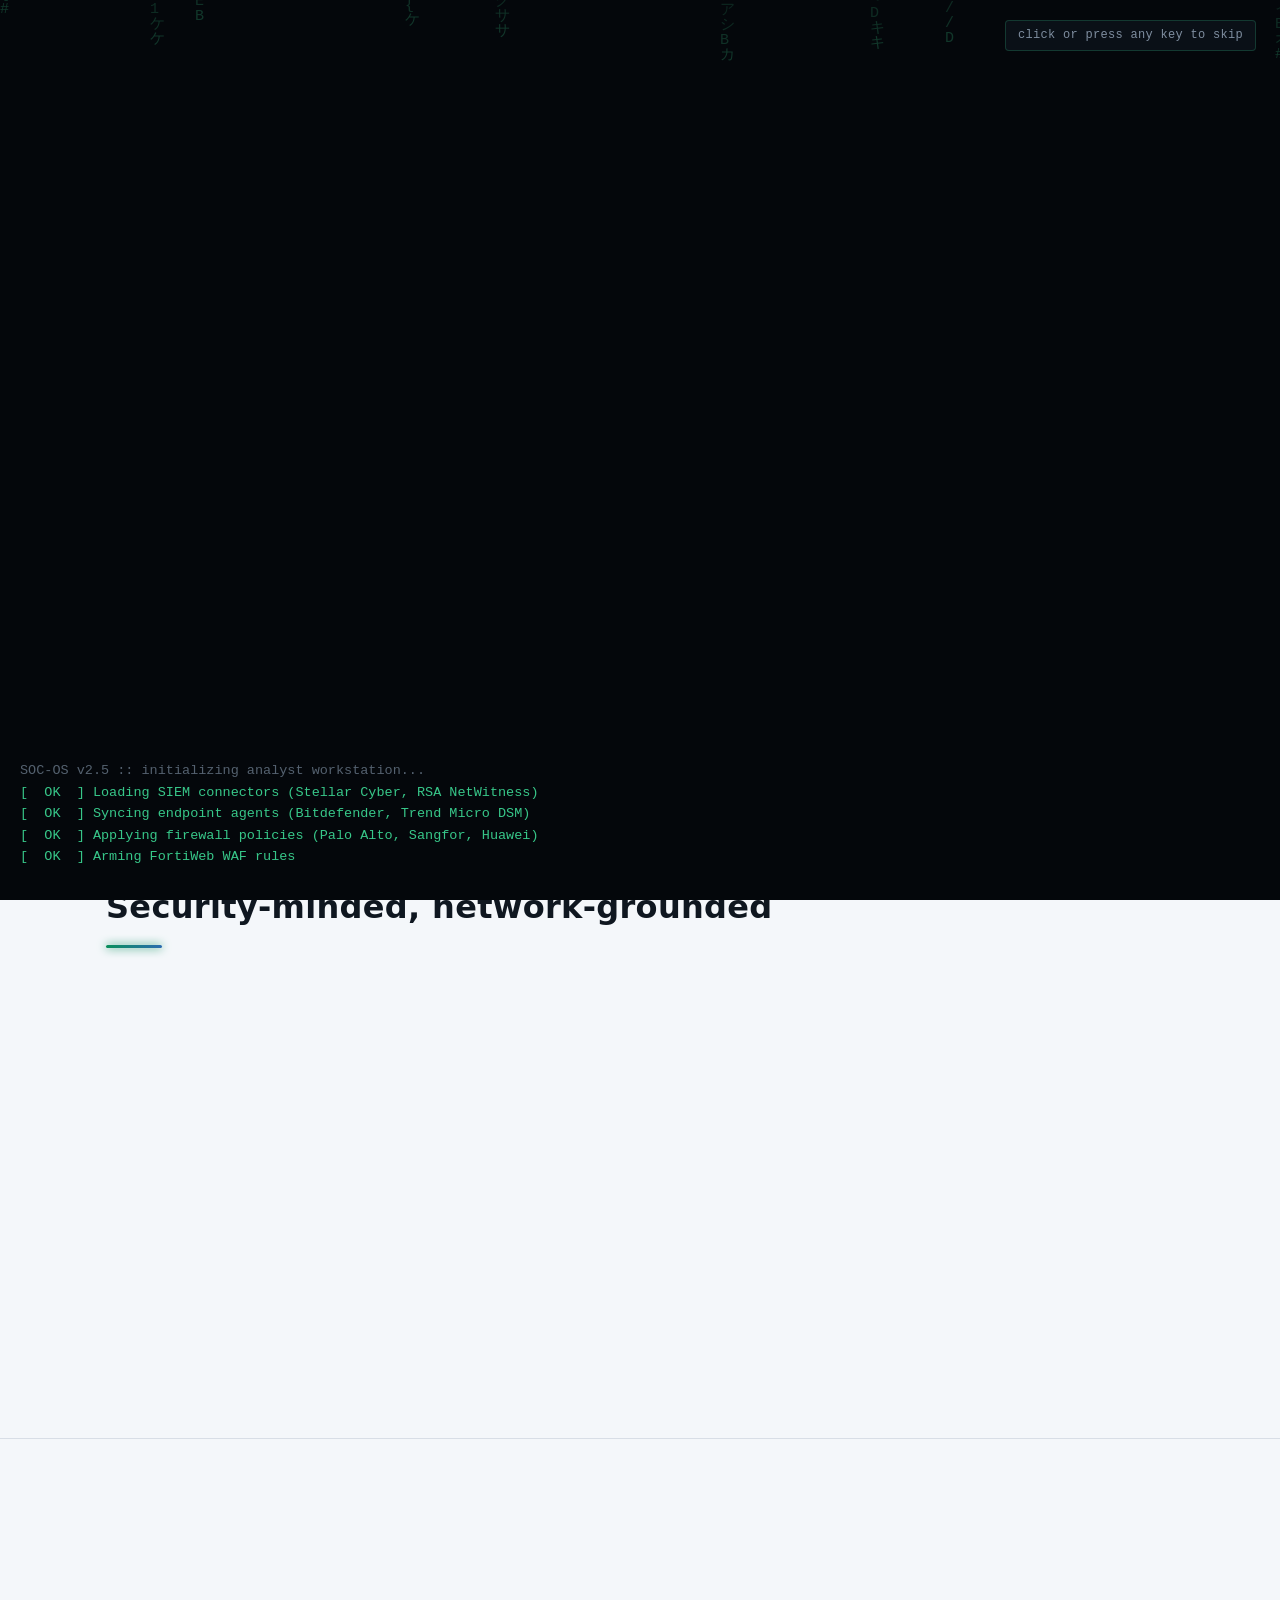
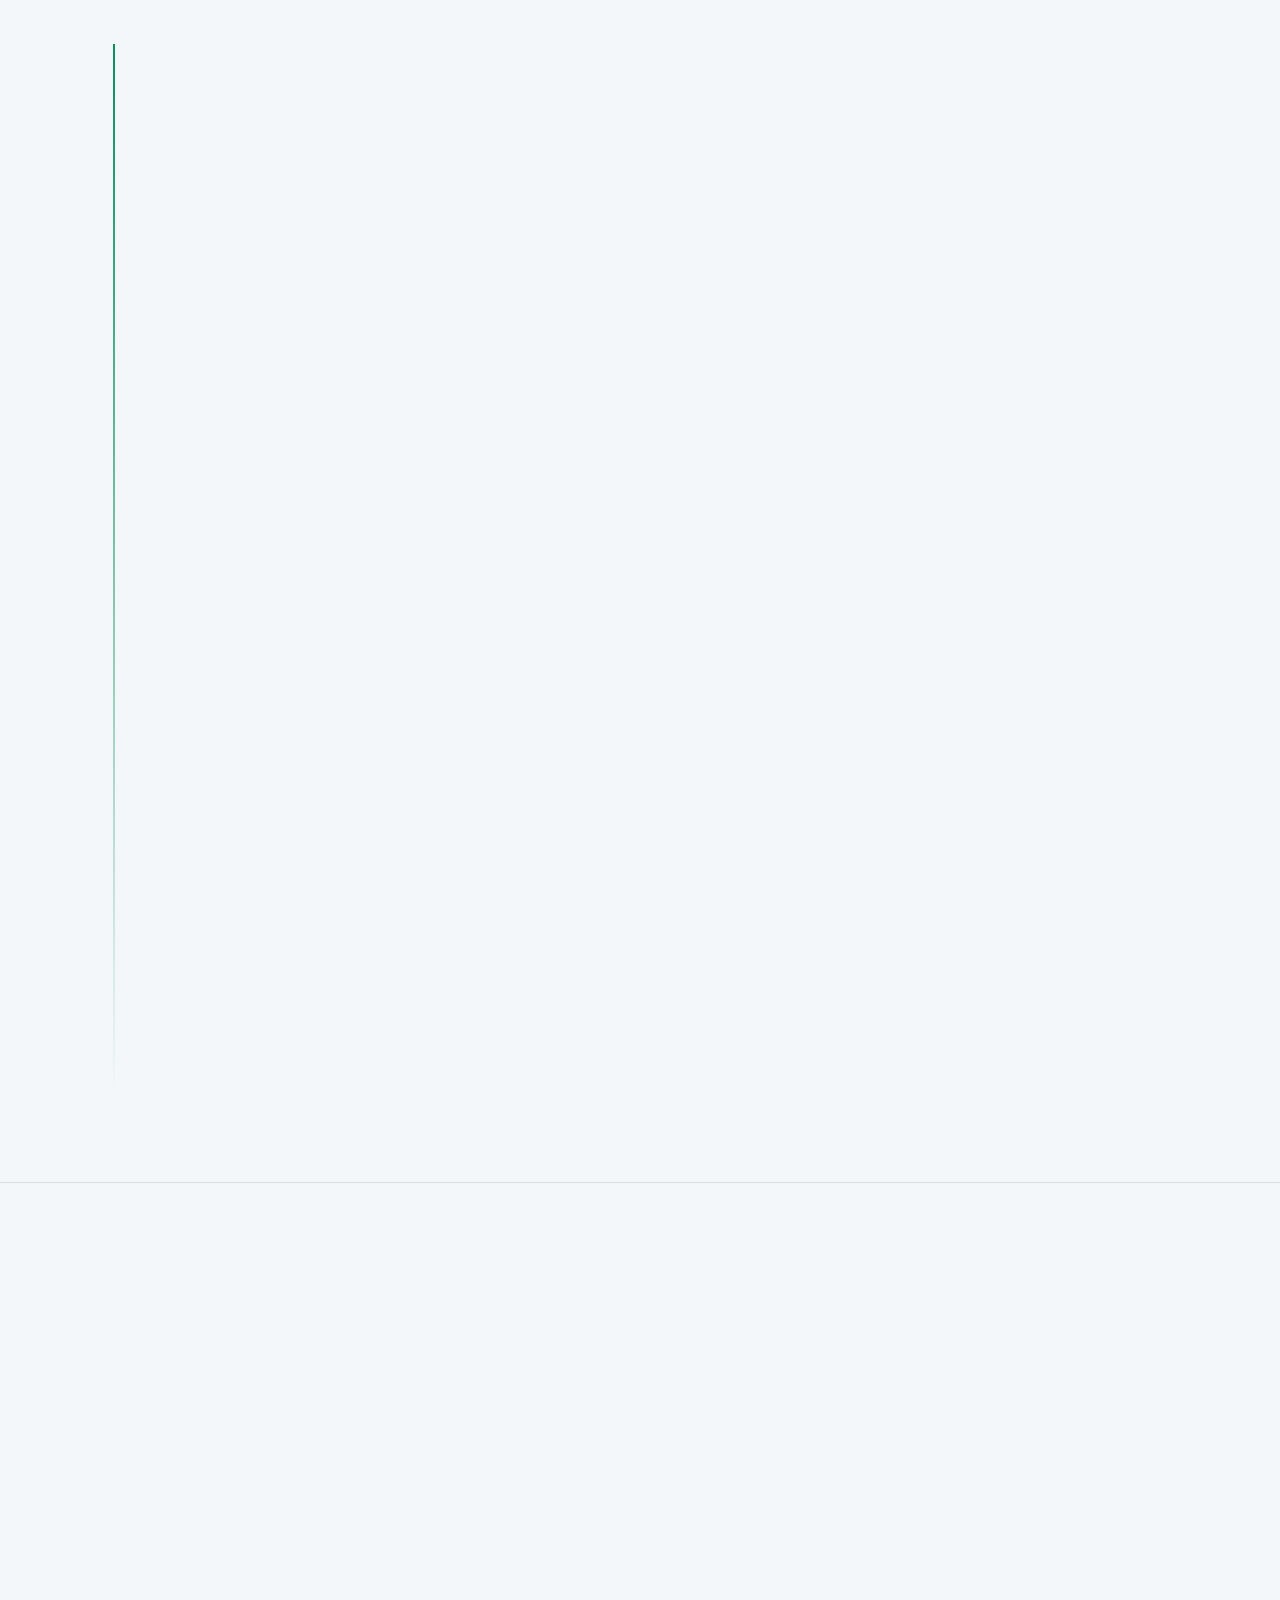
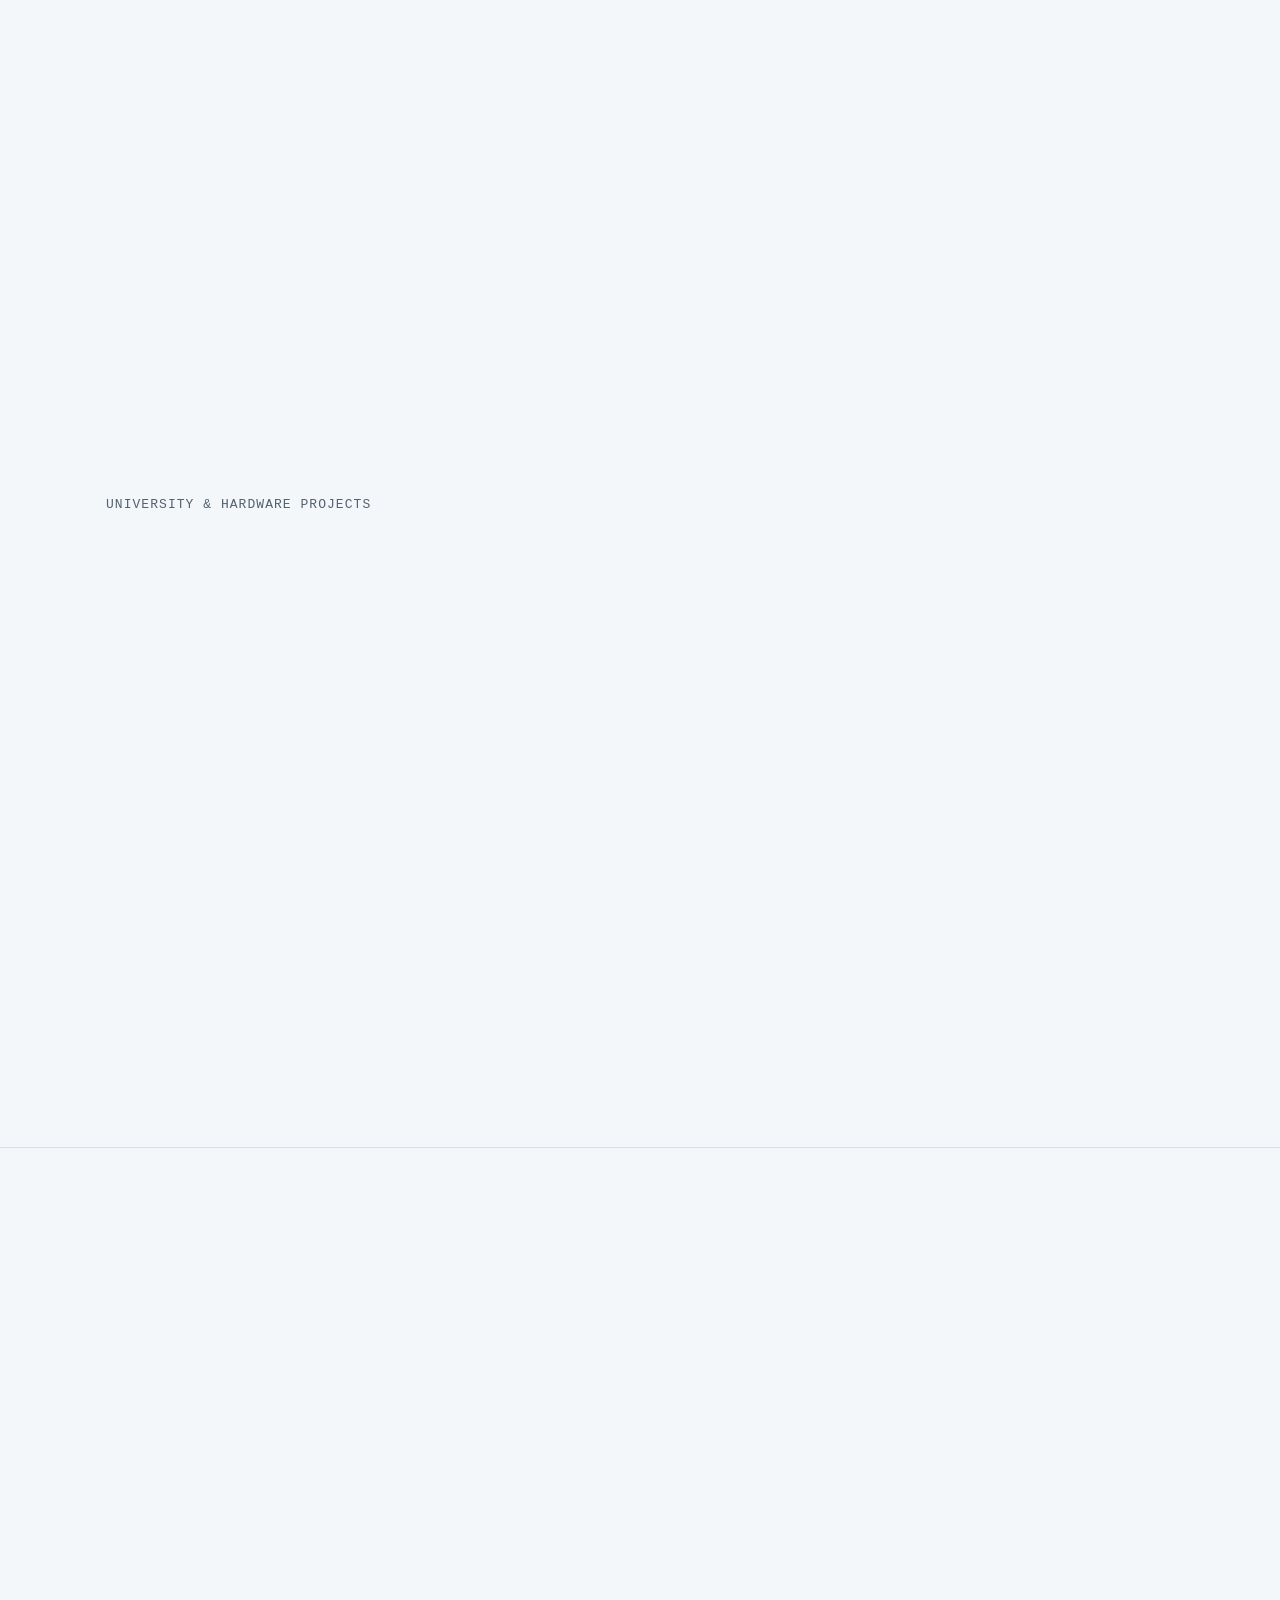
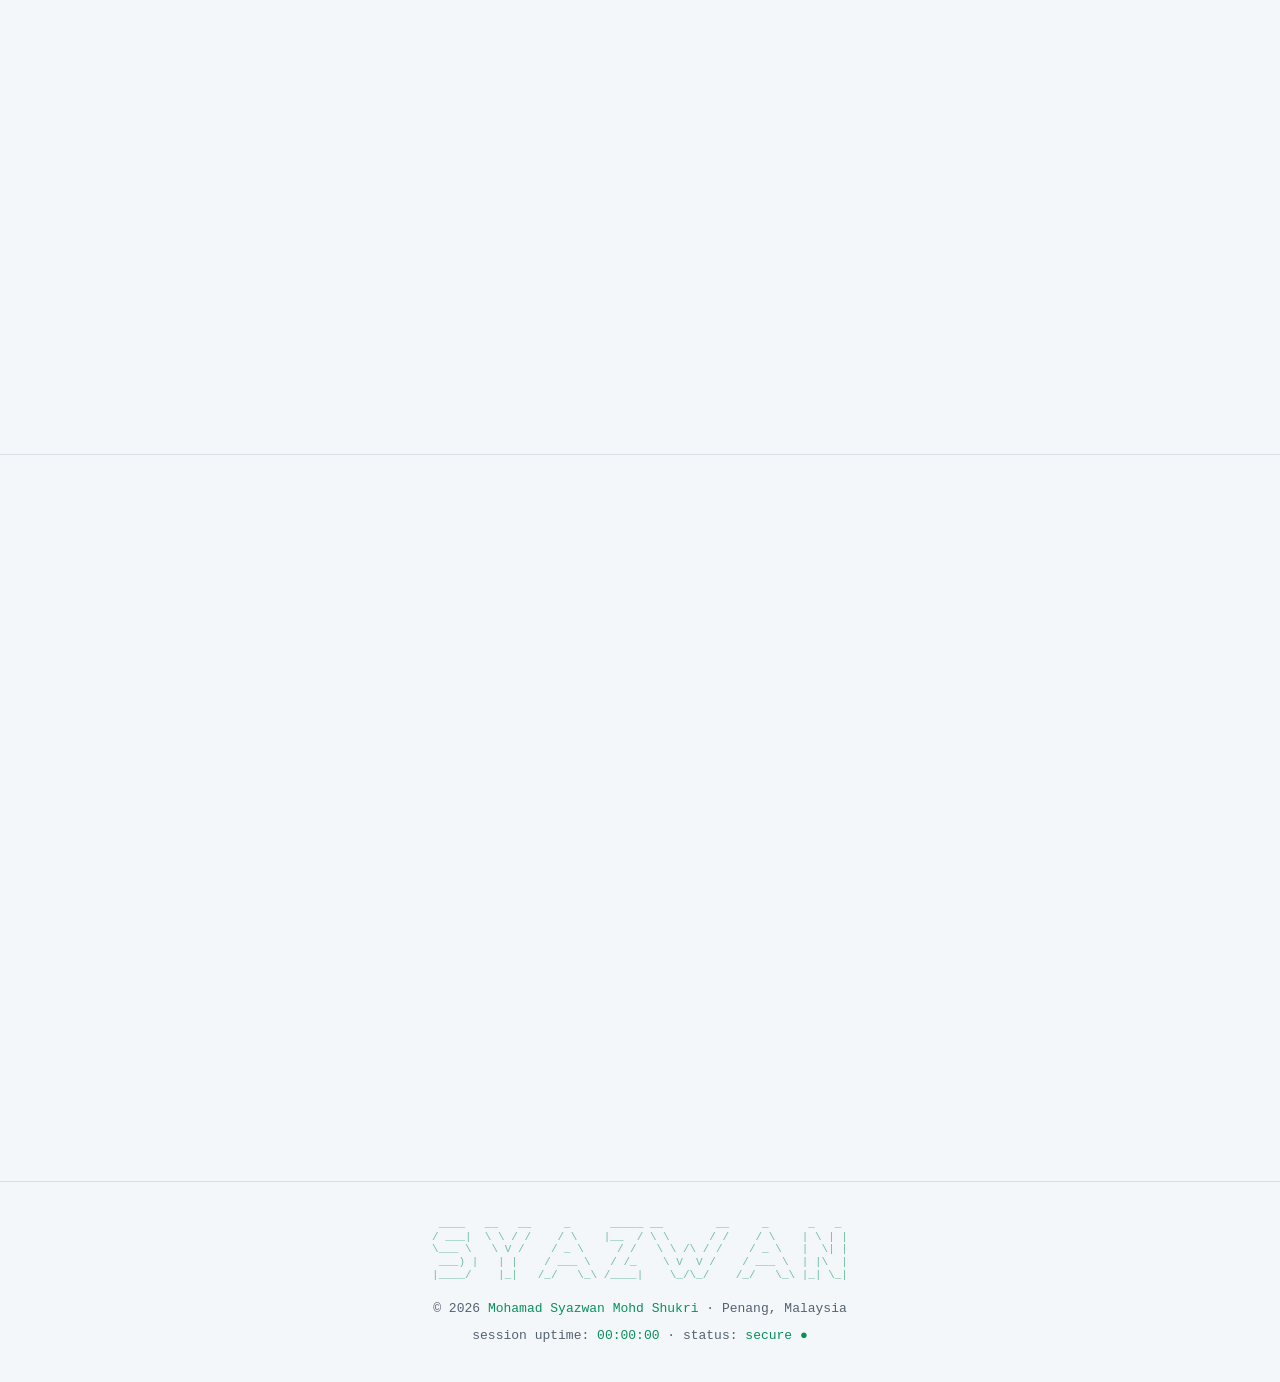
==== commit 995b08b6: "feat(credentials): add Cisco NetAcad CCNAv7 under dedicated Academy Credentials section" ====
--- a/index.html
+++ b/index.html
@@ -51,6 +51,10 @@
     {
       "@type": "EducationalOccupationalCredential",
       "name": "MikroTik Certified Network Associate (MTCNA)"
+    },
+    {
+      "@type": "EducationalOccupationalCredential",
+      "name": "Cisco CCNAv7: Introduction to Networks (Cisco Networking Academy)"
     }
   ]
 }
@@ -130,7 +134,7 @@
       <p class="about-text reveal">I have a <strong>Bachelor of IT (Hons.) in Computer System Security</strong> from UniKL MIIT and a <strong>Diploma in Electronic Engineering (Data Transmission &amp; Networking)</strong>. I'm currently a <strong>SOC Analyst at BitRanger Sdn. Bhd.</strong> (based at CyRes, USM in Penang) through Khazanah Nasional's <strong>K-Youth Development Programme</strong>, after a SOC internship at Heitech Padu Berhad. I architected <strong>OwlSight MRA</strong> to automate multi-client telemetry analysis across Security Onion and Elasticsearch. I'm <strong>CompTIA Security+</strong> certified with a solid MikroTik networking foundation, focused on threat detection, automation, and incident response.</p>
       <div class="stats">
         <div class="card stat lift reveal"><div class="num" data-count="3">3</div><div class="lbl">Enterprise client networks (MBPP, PDC, USM)</div></div>
-        <div class="card stat lift reveal"><div class="num" data-count="2">2</div><div class="lbl">Certifications (Security+, MTCNA)</div></div>
+        <div class="card stat lift reveal"><div class="num" data-count="2">2</div><div class="lbl">Industry Certs (+ Cisco NetAcad)</div></div>
         <div class="card stat lift reveal"><div class="num" data-count="3.50" data-dec="2">3.50</div><div class="lbl">Degree CGPA (UniKL MIIT)</div></div>
         <div class="card stat lift reveal"><div class="num" data-count="7" data-suffix="×">7×</div><div class="lbl">Dean's List awards</div></div>
       </div>
@@ -424,7 +428,8 @@
   <!-- Certifications -->
   <section id="certifications">
     <div class="wrap">
-      <div class="sec-head reveal"><div><p class="sec-label">07 // certifications</p><h2>Industry Certifications</h2><p class="sec-sub">Tap a card to flip it.</p></div></div>
+      <div class="sec-head reveal"><div><p class="sec-label">07 // certifications</p><h2>Industry Certifications &amp; Academy Credentials</h2><p class="sec-sub">Tap a card to flip it.</p></div></div>
+      <p class="proj-group-title reveal">Industry Certifications (Proctored)</p>
       <div class="certs">
         <div class="flip reveal" tabindex="0" role="button" aria-label="Flip CompTIA Security+ card">
           <div class="flip-inner">
@@ -436,6 +441,32 @@
           <div class="flip-inner">
             <div class="flip-face card cert cert-front"><div class="badge">MTCNA</div><div><h3>MikroTik Certified Network Associate</h3><div class="issuer">MikroTik · <span class="mono">Dec 2020</span></div><div class="hint">↻ flip for details</div></div></div>
             <div class="flip-face flip-back card cert"><h3>What it covers</h3><p>Configuring and troubleshooting RouterOS: network services, firewalls, VPNs, routing and wireless.</p><div class="tags"><span class="tag">RouterOS</span><span class="tag">Firewall</span><span class="tag">VPN</span><span class="tag">Routing</span></div></div>
+          </div>
+        </div>
+      </div>
+
+      <p class="proj-group-title reveal" style="margin-top: 32px;">Academy Credentials &amp; Specialized Coursework</p>
+      <div class="certs certs-academy">
+        <div class="flip reveal" tabindex="0" role="button" aria-label="Flip Cisco CCNAv7 card">
+          <div class="flip-inner">
+            <div class="flip-face card cert cert-front">
+              <div class="badge cisco">CISCO</div>
+              <div>
+                <h3>CCNAv7: Intro to Networks</h3>
+                <div class="issuer">Cisco Networking Academy · <span class="mono">Jun 2022</span></div>
+                <div class="hint">↻ flip for details</div>
+              </div>
+            </div>
+            <div class="flip-face flip-back card cert">
+              <h3>What it covers</h3>
+              <p>Hands-on lab training: Router/switch configuration, IPv4 &amp; IPv6 subnetting schemes, Ethernet switching, OSI transport layers, and network troubleshooting.</p>
+              <div class="tags">
+                <span class="tag">Routing &amp; Switching</span>
+                <span class="tag">IPv4 &amp; IPv6</span>
+                <span class="tag">OSI Model</span>
+                <span class="tag">Troubleshooting</span>
+              </div>
+            </div>
           </div>
         </div>
       </div>
--- a/styles.css
+++ b/styles.css
@@ -38,7 +38,7 @@
 #boot.done { opacity: 0; visibility: hidden; }
 #boot .ln { white-space: pre-wrap; opacity: .9; }
 #boot .ok { color: #3ddc97; } #boot .dim { color: #5d6b7a; }
-#boot .skip { position: absolute; top: 16px; right: 20px; color: #5d6b7a; font-size: 12px; }
+#boot .skip { position: absolute; top: 20px; right: 24px; z-index: 10; color: #7e8d9f; font-size: 12px; font-family: var(--mono); background: rgba(13, 20, 28, 0.75); border: 1px solid rgba(61, 220, 151, 0.2); padding: 5px 12px; border-radius: 4px; letter-spacing: 0.3px; pointer-events: none; }
 
 /* Progress bar */
 #progress { position: fixed; top: 0; left: 0; height: 3px; width: 0; z-index: 50; background: linear-gradient(90deg, var(--accent), var(--accent-2)); box-shadow: 0 0 12px var(--accent); }
@@ -336,6 +336,8 @@
 .cert-front { display: flex; flex-direction: row; justify-content: flex-start; gap: 20px; align-items: center; }
 .print-only { display: none; }
 .badge { flex-shrink: 0; width: 76px; height: 76px; border-radius: 18px; display: grid; place-items: center; font-family: var(--mono); font-weight: 700; font-size: 15px; color: var(--accent); background: var(--accent-soft); border: 1px solid color-mix(in srgb, var(--accent) 35%, transparent); box-shadow: 0 0 30px var(--glow); }
+.badge.cisco { color: #049fd9; background: color-mix(in srgb, #049fd9 12%, transparent); border-color: color-mix(in srgb, #049fd9 35%, transparent); box-shadow: 0 0 30px color-mix(in srgb, #049fd9 15%, transparent); }
+.certs-academy { grid-template-columns: repeat(auto-fit, minmax(min(100%, 360px), 1fr)); }
 .cert h3 { margin: 0; font-size: 18px; }
 .cert .issuer { font-size: 13.5px; color: var(--muted); margin: 4px 0 0; }
 .hint { font-family: var(--mono); font-size: 11.5px; color: var(--muted); margin-top: 10px; }
@@ -391,7 +393,7 @@
 #rain { position: absolute; inset: 0; width: 100%; height: 100%; z-index: 0; opacity: .14; }
 :root[data-theme="light"] #rain { opacity: .07; }
 #bootRain { position: absolute; inset: 0; width: 100%; height: 100%; opacity: .22; }
-#boot > div, #boot .skip { position: relative; z-index: 1; }
+#boot > div { position: relative; z-index: 1; }
 .fx-canvas { position: fixed; inset: 0; width: 100%; height: 100%; pointer-events: none; z-index: 90; }
 .fx-canvas.matrix-burst { background: #05080c; transition: opacity .6s; }
 .fx-canvas.fade-out { opacity: 0; }
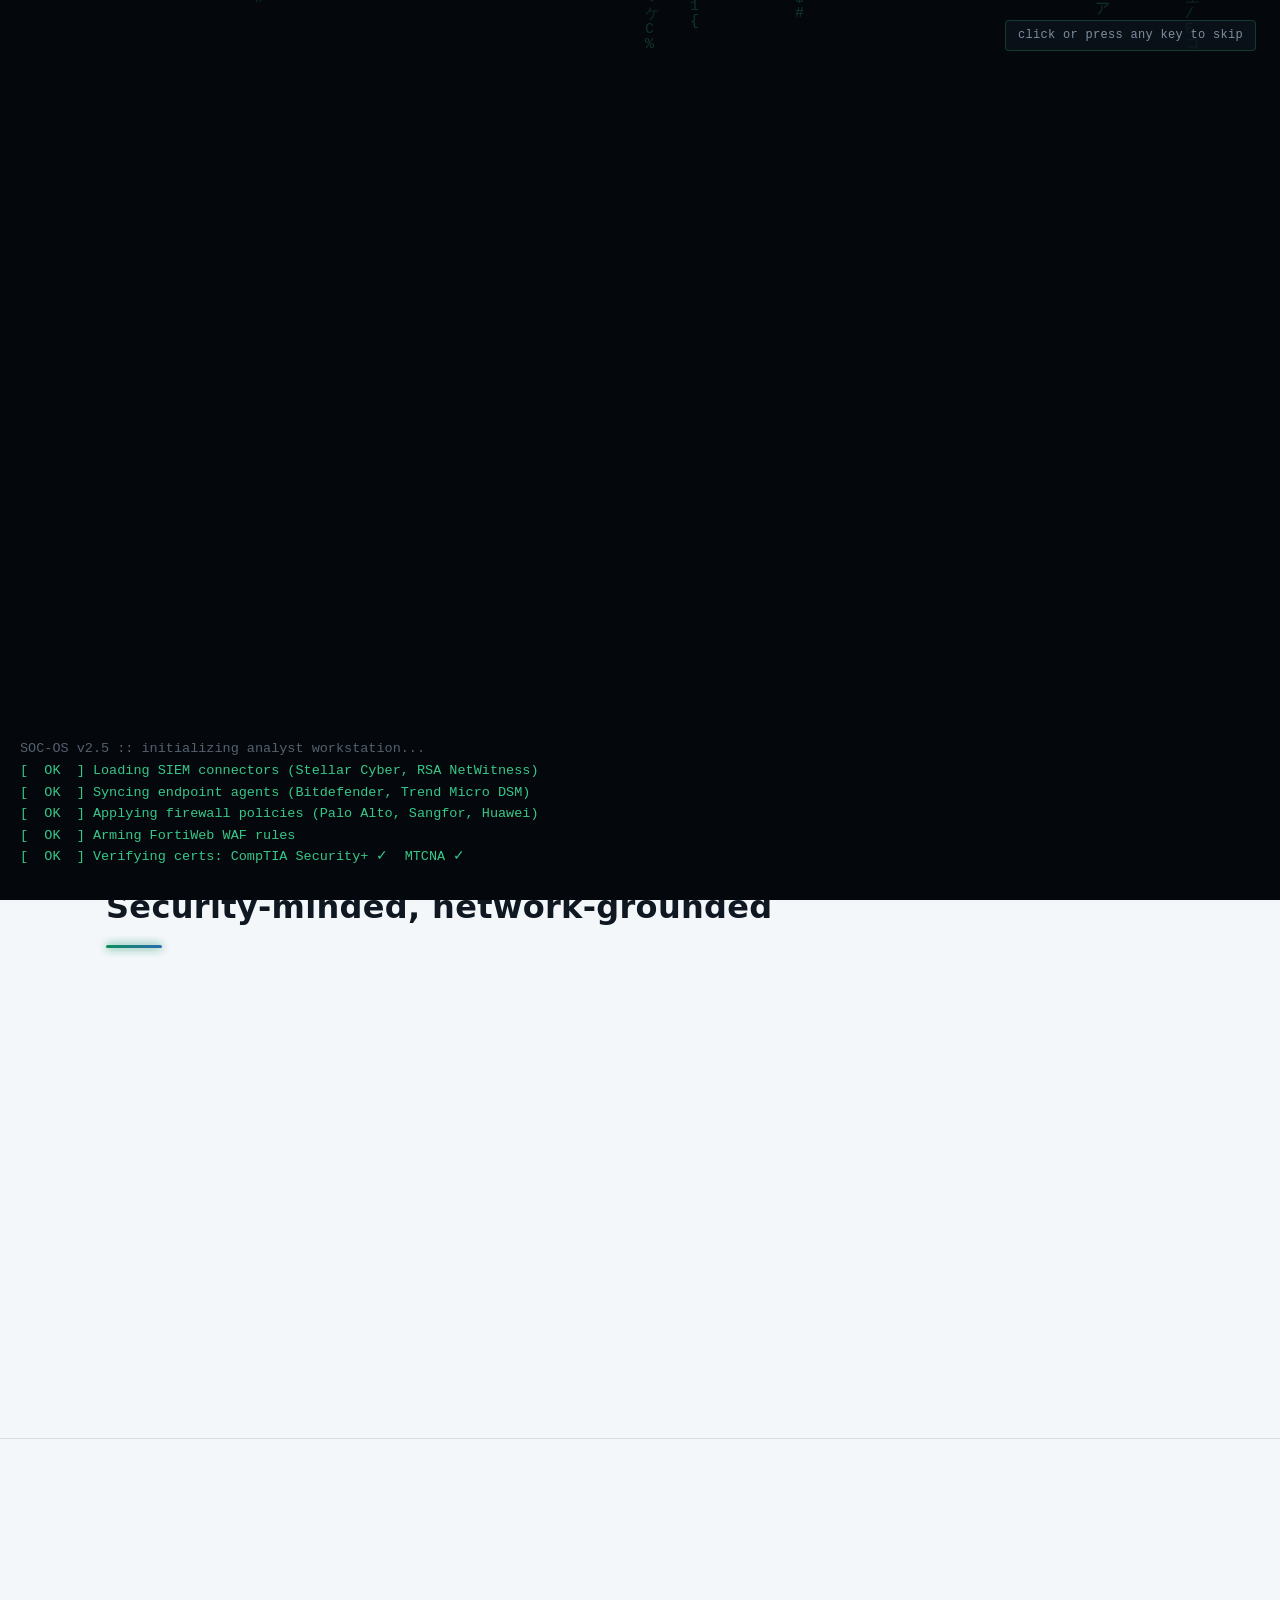
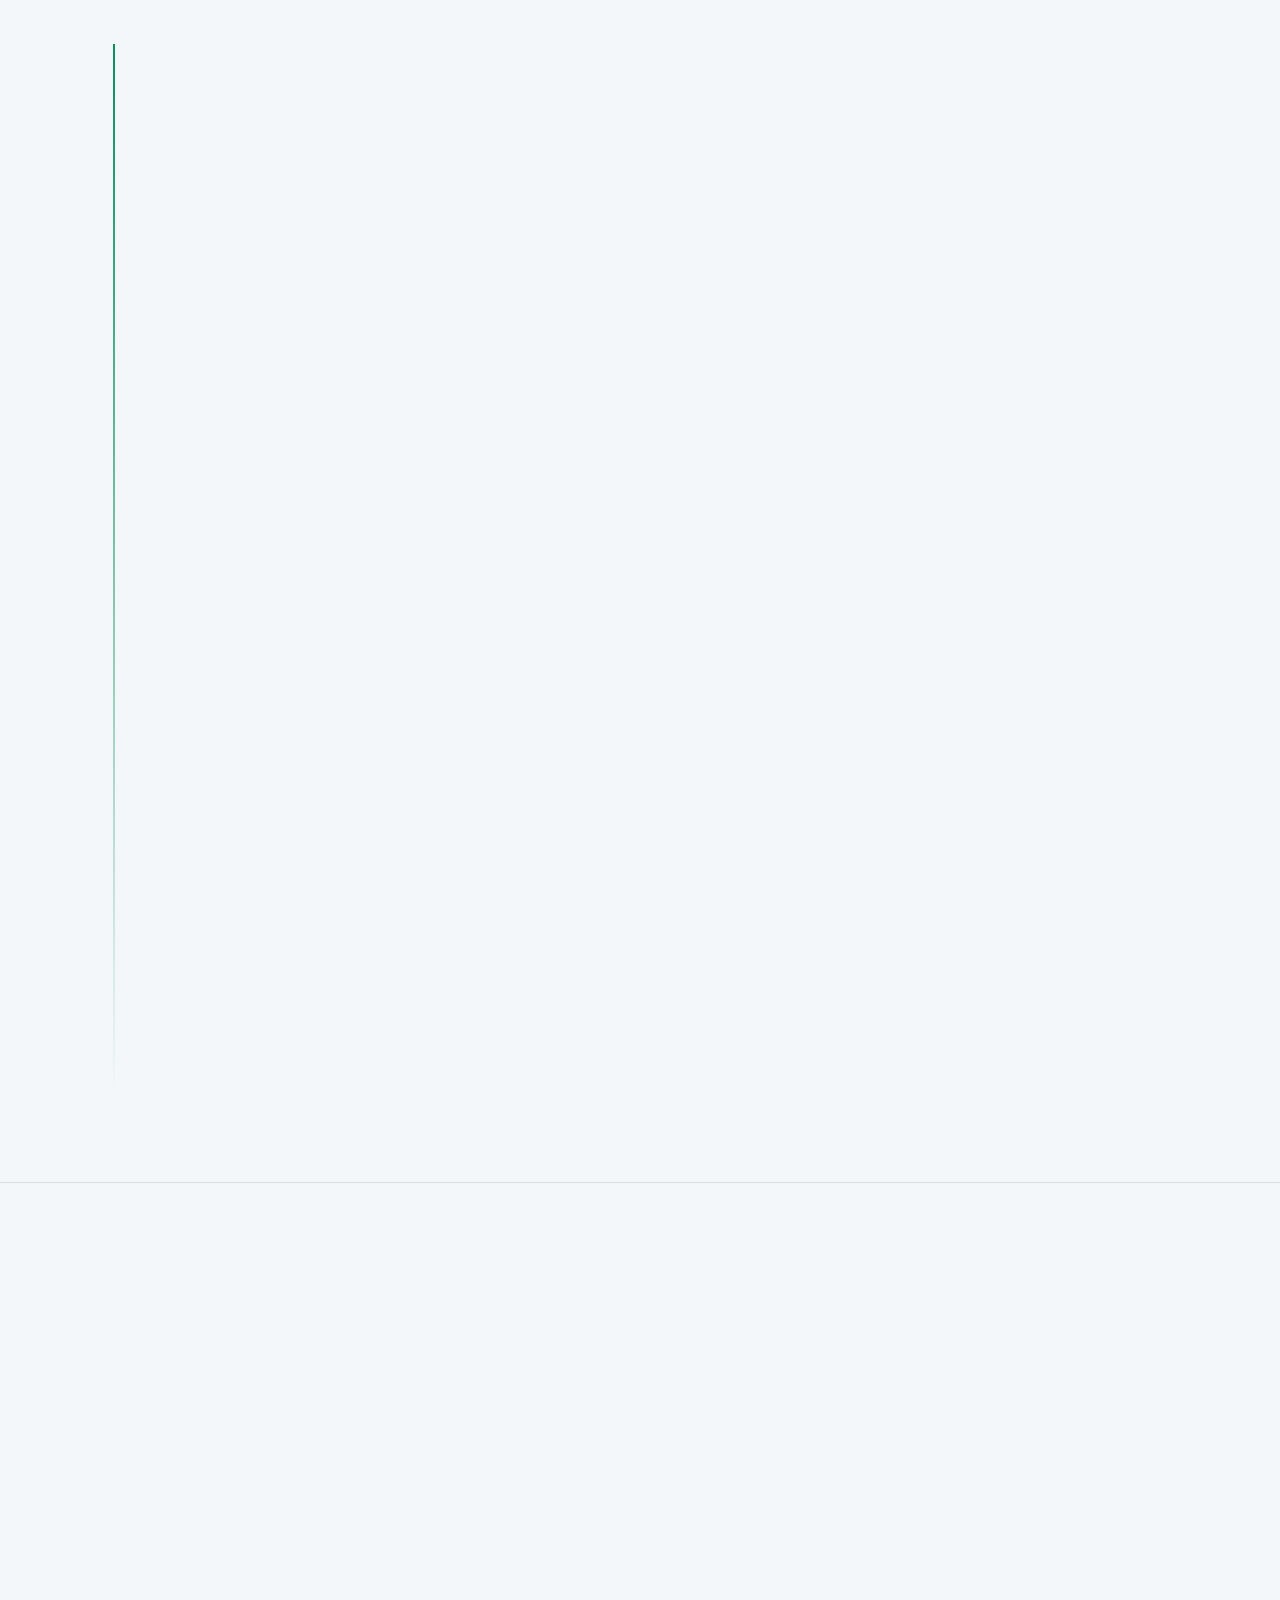
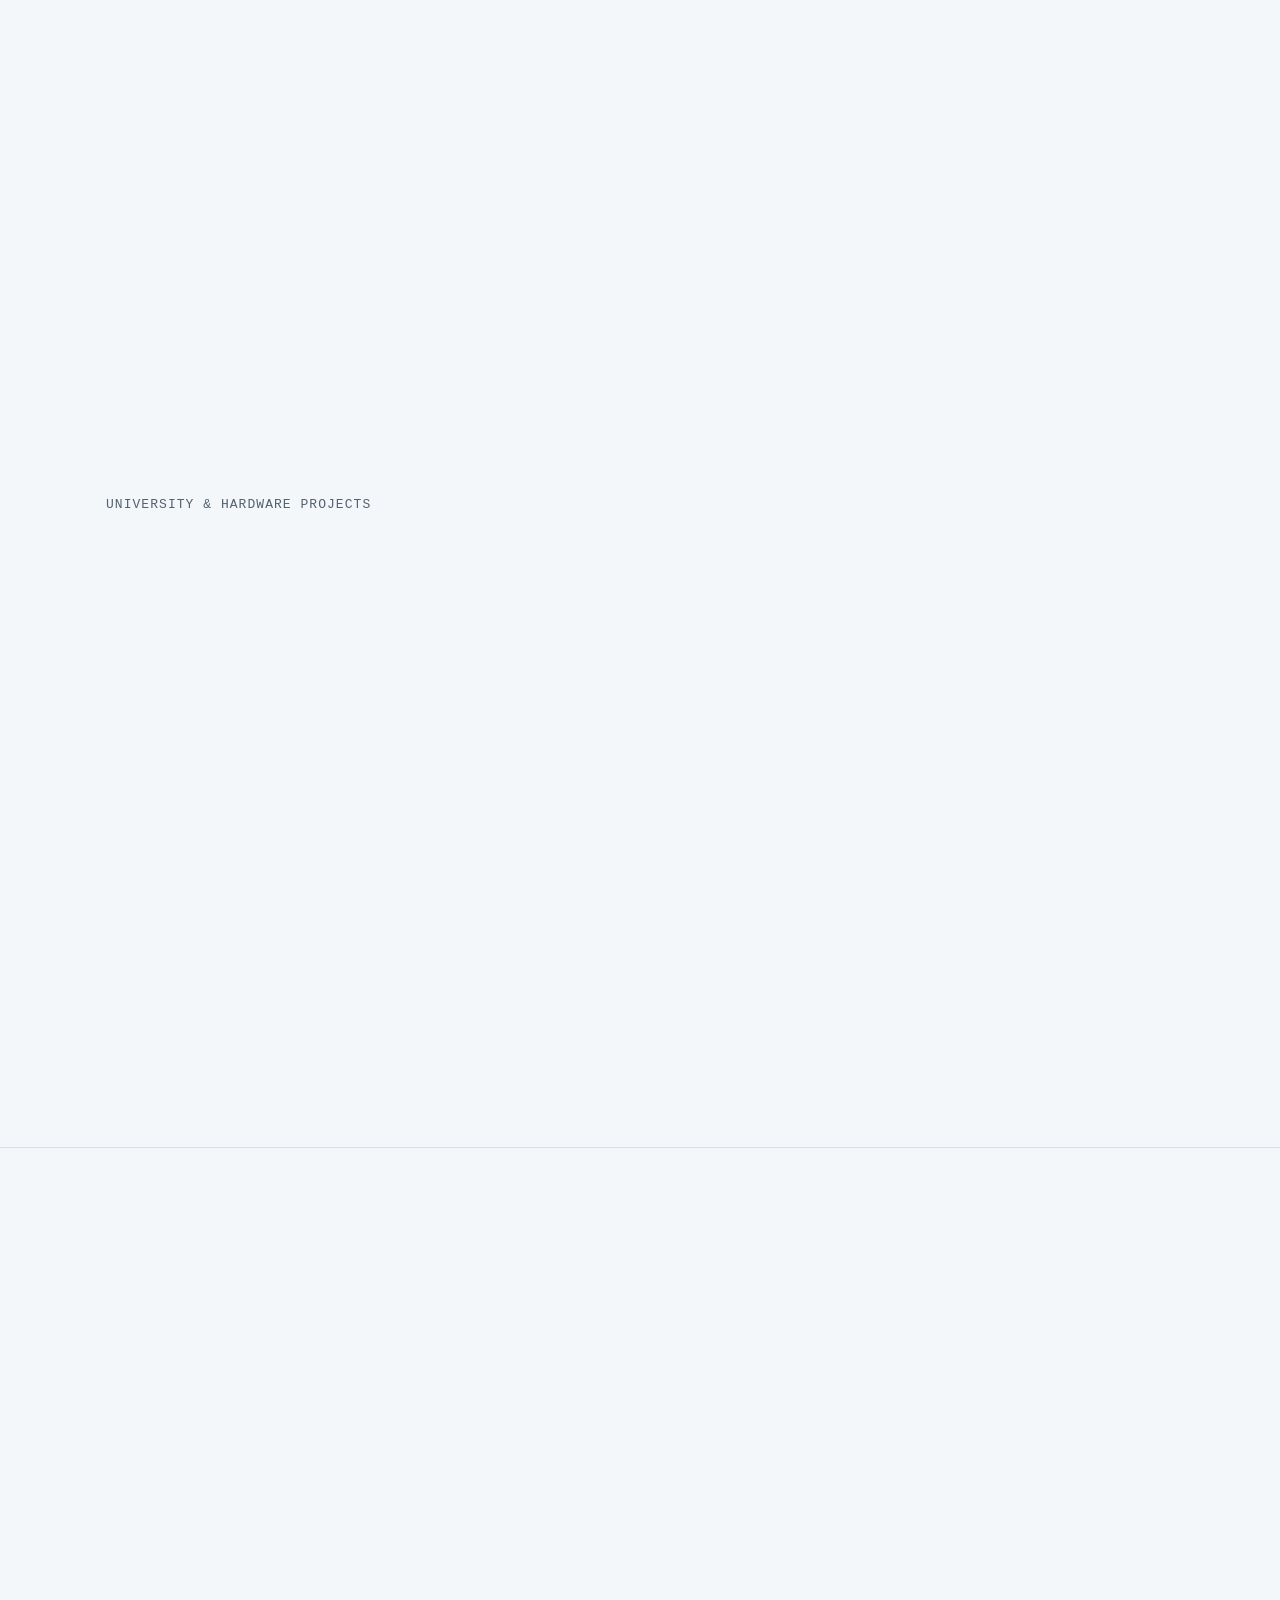
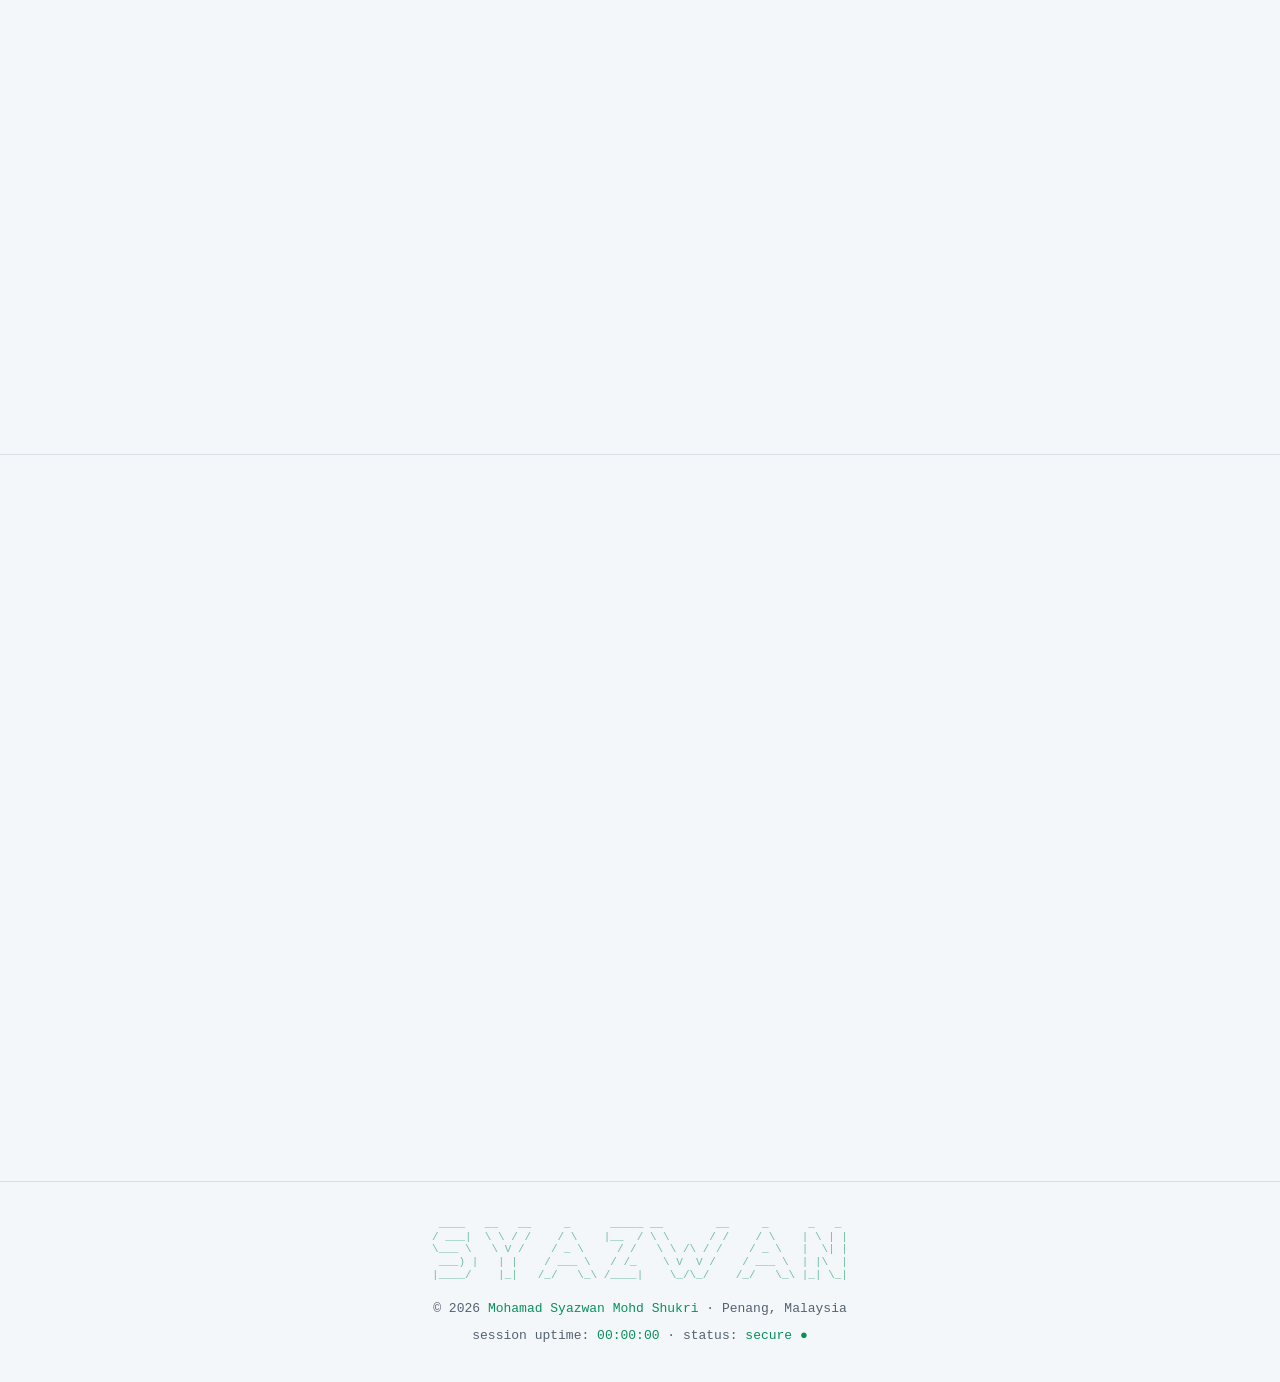
==== commit 90468524: "feat(ui): replace plain text cert badges with official CompTIA, MikroTik, and Cisco logos" ====
--- a/index.html
+++ b/index.html
@@ -433,13 +433,13 @@
       <div class="certs">
         <div class="flip reveal" tabindex="0" role="button" aria-label="Flip CompTIA Security+ card">
           <div class="flip-inner">
-            <div class="flip-face card cert cert-front"><div class="badge">SEC+</div><div><h3>CompTIA Security+</h3><div class="issuer">CompTIA · <span class="mono">Dec 2023</span></div><div class="hint">↻ flip for details</div></div></div>
+            <div class="flip-face card cert cert-front"><div class="badge sec-plus"><img src="assets/comptia-security-plus.png" alt="CompTIA Security+ Logo" class="badge-img" width="56" height="56" loading="lazy"></div><div><h3>CompTIA Security+</h3><div class="issuer">CompTIA · <span class="mono">Dec 2023</span></div><div class="hint">↻ flip for details</div></div></div>
             <div class="flip-face flip-back card cert"><h3>What it covers</h3><p>Network security, threat analysis, risk management, cryptography and compliance.</p><div class="tags"><span class="tag">Threats</span><span class="tag">Crypto</span><span class="tag">Risk</span><span class="tag">Compliance</span></div></div>
           </div>
         </div>
         <div class="flip reveal" tabindex="0" role="button" aria-label="Flip MTCNA card">
           <div class="flip-inner">
-            <div class="flip-face card cert cert-front"><div class="badge">MTCNA</div><div><h3>MikroTik Certified Network Associate</h3><div class="issuer">MikroTik · <span class="mono">Dec 2020</span></div><div class="hint">↻ flip for details</div></div></div>
+            <div class="flip-face card cert cert-front"><div class="badge mtcna"><svg viewBox="0 0 42 45" class="badge-svg" aria-label="MikroTik Logo"><path d="M41.83,13.83c0-1.77-.96-3.4-2.5-4.26L23.3.62c-1.48-.83-3.28-.83-4.76,0L2.5,9.57c-1.54.86-2.5,2.49-2.5,4.26v17.08c0,1.78.97,3.42,2.53,4.28l16.04,8.82c1.46.81,3.24.81,4.7,0l16.04-8.82c1.56-.86,2.53-2.5,2.53-4.28V13.83ZM12.03,30.78c0,.4-.43.65-.78.46l-2.68-1.48c-.56-.31-.9-.89-.9-1.53v-8.07c0-.4.43-.65.78-.46l2.95,1.63c.39.21.63.62.63,1.07v8.38ZM34.16,28.19c0,.63-.34,1.22-.9,1.53l-2.68,1.48c-.35.19-.78-.06-.78-.46v-10.32c0-.4-.43-.65-.78-.46l-4.95,2.73c-.56.31-.9.89-.9,1.53v10.55c0,.32-.17.61-.45.76l-1.01.56c-.52.29-1.16.29-1.69,0l-.94-.52c-.28-.15-.45-.45-.45-.76v-10.66c0-.63-.34-1.22-.9-1.53l-9.81-5.42c-.17-.09-.27-.27-.27-.46v-.42c0-.63.34-1.22.9-1.53l1.4-.77c.52-.29,1.16-.29,1.69,0l8.48,4.69c.52.29,1.16.29,1.69,0l3.81-2.11c.36-.2.36-.72,0-.92l-8.51-4.7c-.36-.2-.36-.72,0-.92l2.9-1.6c.52-.29,1.16-.29,1.69,0l11.55,6.38c.56.31.9.89.9,1.53v11.81Z" fill="currentColor"/></svg></div><div><h3>MikroTik Certified Network Associate</h3><div class="issuer">MikroTik · <span class="mono">Dec 2020</span></div><div class="hint">↻ flip for details</div></div></div>
             <div class="flip-face flip-back card cert"><h3>What it covers</h3><p>Configuring and troubleshooting RouterOS: network services, firewalls, VPNs, routing and wireless.</p><div class="tags"><span class="tag">RouterOS</span><span class="tag">Firewall</span><span class="tag">VPN</span><span class="tag">Routing</span></div></div>
           </div>
         </div>
@@ -450,7 +450,7 @@
         <div class="flip reveal" tabindex="0" role="button" aria-label="Flip Cisco CCNAv7 card">
           <div class="flip-inner">
             <div class="flip-face card cert cert-front">
-              <div class="badge cisco">CISCO</div>
+              <div class="badge cisco"><img src="assets/cisco-ccna.png" alt="Cisco Networking Academy Logo" class="badge-img" width="56" height="56" loading="lazy"></div>
               <div>
                 <h3>CCNAv7: Intro to Networks</h3>
                 <div class="issuer">Cisco Networking Academy · <span class="mono">Jun 2022</span></div>
--- a/styles.css
+++ b/styles.css
@@ -335,8 +335,12 @@
 .flip-back .tags { margin-top: 0; }
 .cert-front { display: flex; flex-direction: row; justify-content: flex-start; gap: 20px; align-items: center; }
 .print-only { display: none; }
-.badge { flex-shrink: 0; width: 76px; height: 76px; border-radius: 18px; display: grid; place-items: center; font-family: var(--mono); font-weight: 700; font-size: 15px; color: var(--accent); background: var(--accent-soft); border: 1px solid color-mix(in srgb, var(--accent) 35%, transparent); box-shadow: 0 0 30px var(--glow); }
-.badge.cisco { color: #049fd9; background: color-mix(in srgb, #049fd9 12%, transparent); border-color: color-mix(in srgb, #049fd9 35%, transparent); box-shadow: 0 0 30px color-mix(in srgb, #049fd9 15%, transparent); }
+.badge { flex-shrink: 0; width: 76px; height: 76px; border-radius: 18px; display: grid; place-items: center; font-family: var(--mono); font-weight: 700; font-size: 15px; color: var(--accent); background: var(--surface-2); border: 1px solid var(--border); box-shadow: 0 4px 20px rgba(0, 0, 0, 0.25); overflow: hidden; padding: 10px; }
+.badge.sec-plus { background: color-mix(in srgb, #c8202f 12%, transparent); border-color: color-mix(in srgb, #c8202f 35%, transparent); box-shadow: 0 0 30px color-mix(in srgb, #c8202f 18%, transparent); }
+.badge.mtcna { background: color-mix(in srgb, var(--accent) 12%, transparent); border-color: color-mix(in srgb, var(--accent) 35%, transparent); box-shadow: 0 0 30px color-mix(in srgb, var(--accent) 18%, transparent); }
+.badge.cisco { background: color-mix(in srgb, #049fd9 12%, transparent); border-color: color-mix(in srgb, #049fd9 35%, transparent); box-shadow: 0 0 30px color-mix(in srgb, #049fd9 18%, transparent); }
+.badge-img { width: 100%; height: 100%; object-fit: contain; display: block; filter: drop-shadow(0 2px 6px rgba(0, 0, 0, 0.35)); }
+.badge-svg { width: 44px; height: 44px; display: block; filter: drop-shadow(0 2px 6px rgba(0, 0, 0, 0.35)); }
 .certs-academy { grid-template-columns: repeat(auto-fit, minmax(min(100%, 360px), 1fr)); }
 .cert h3 { margin: 0; font-size: 18px; }
 .cert .issuer { font-size: 13.5px; color: var(--muted); margin: 4px 0 0; }
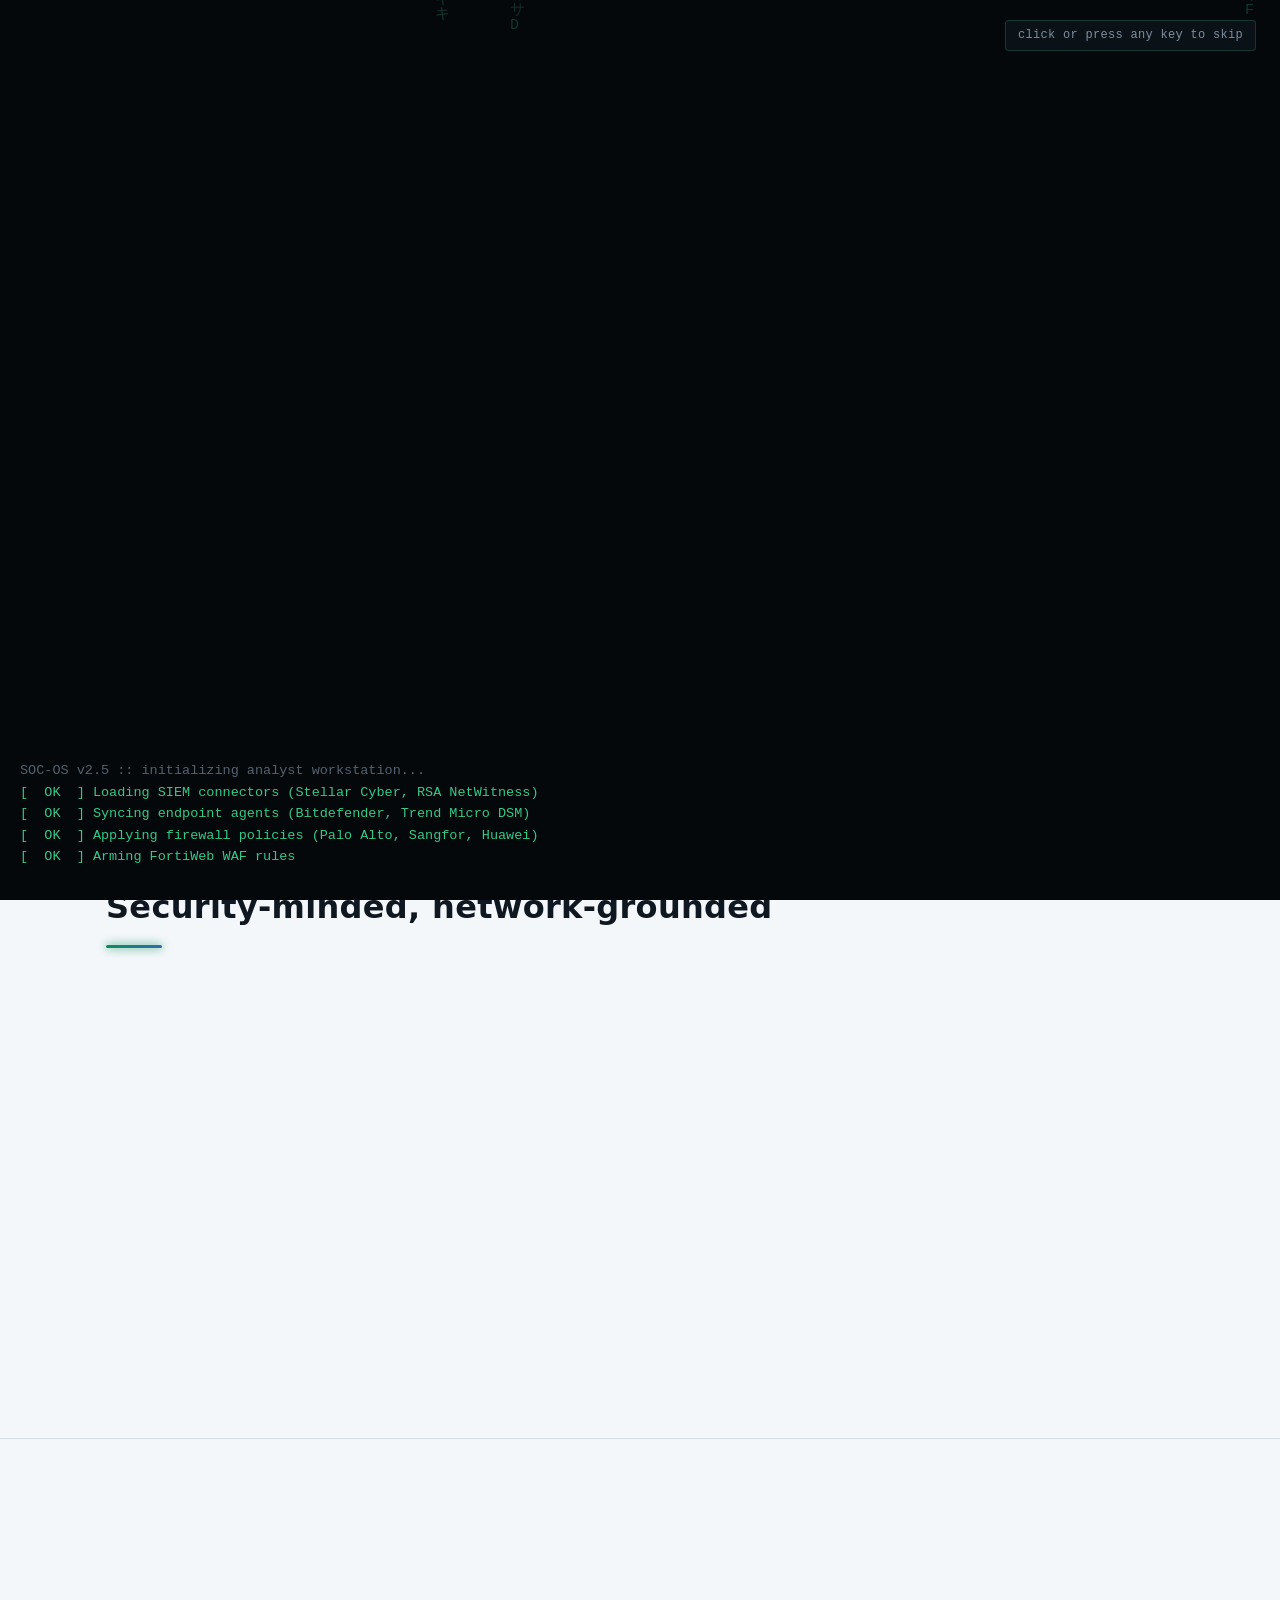
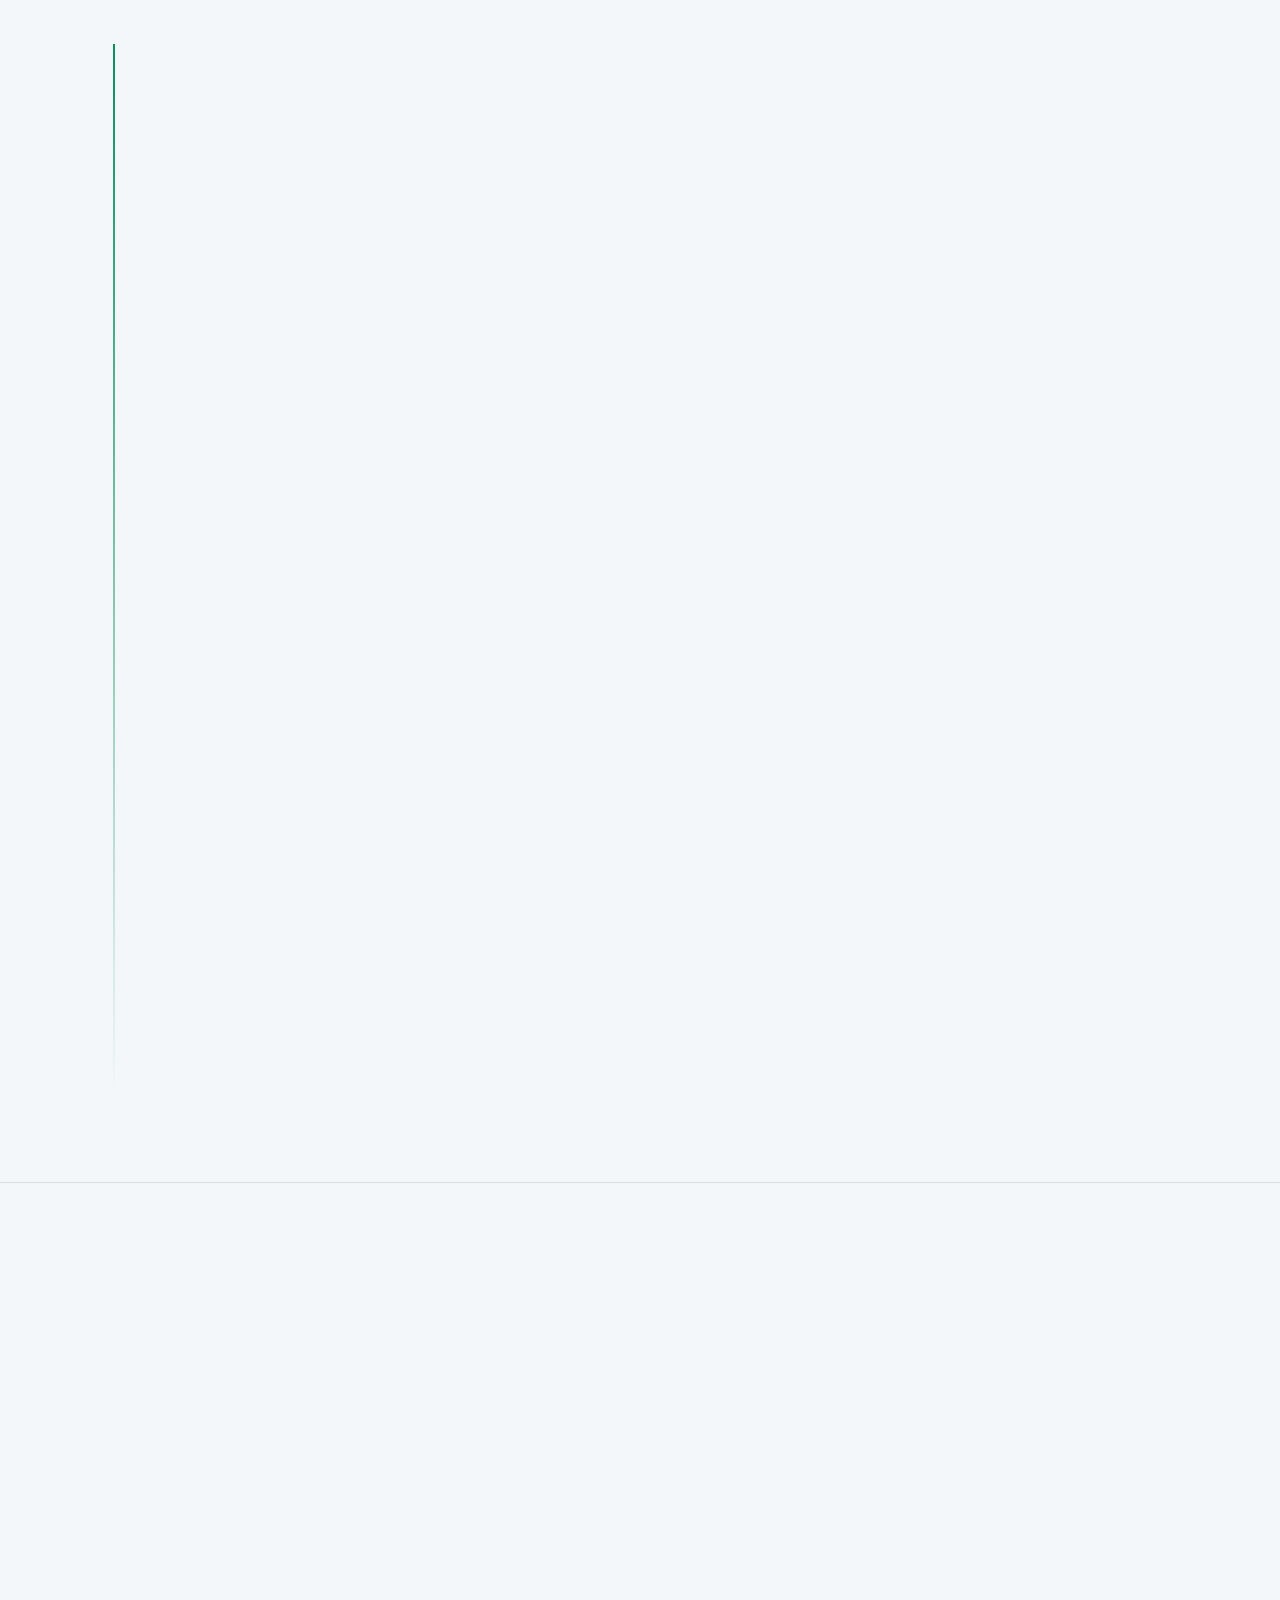
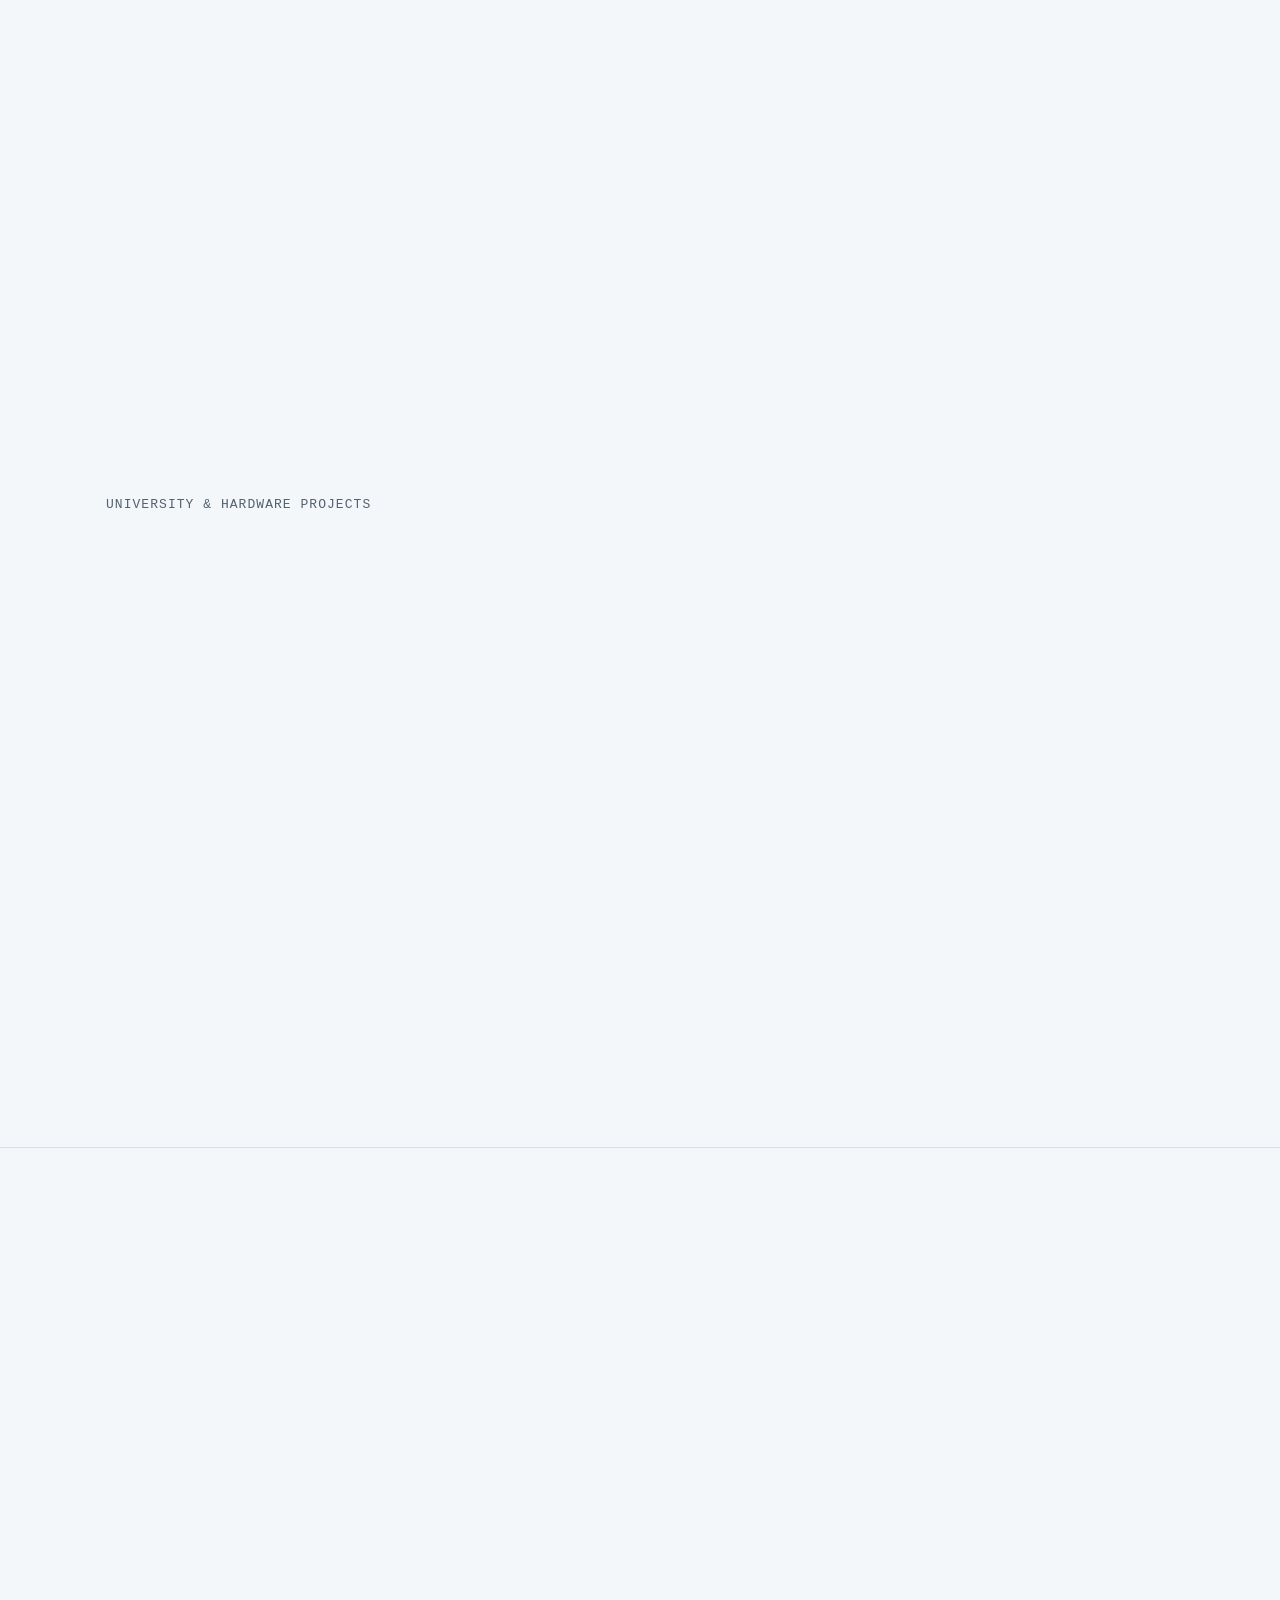
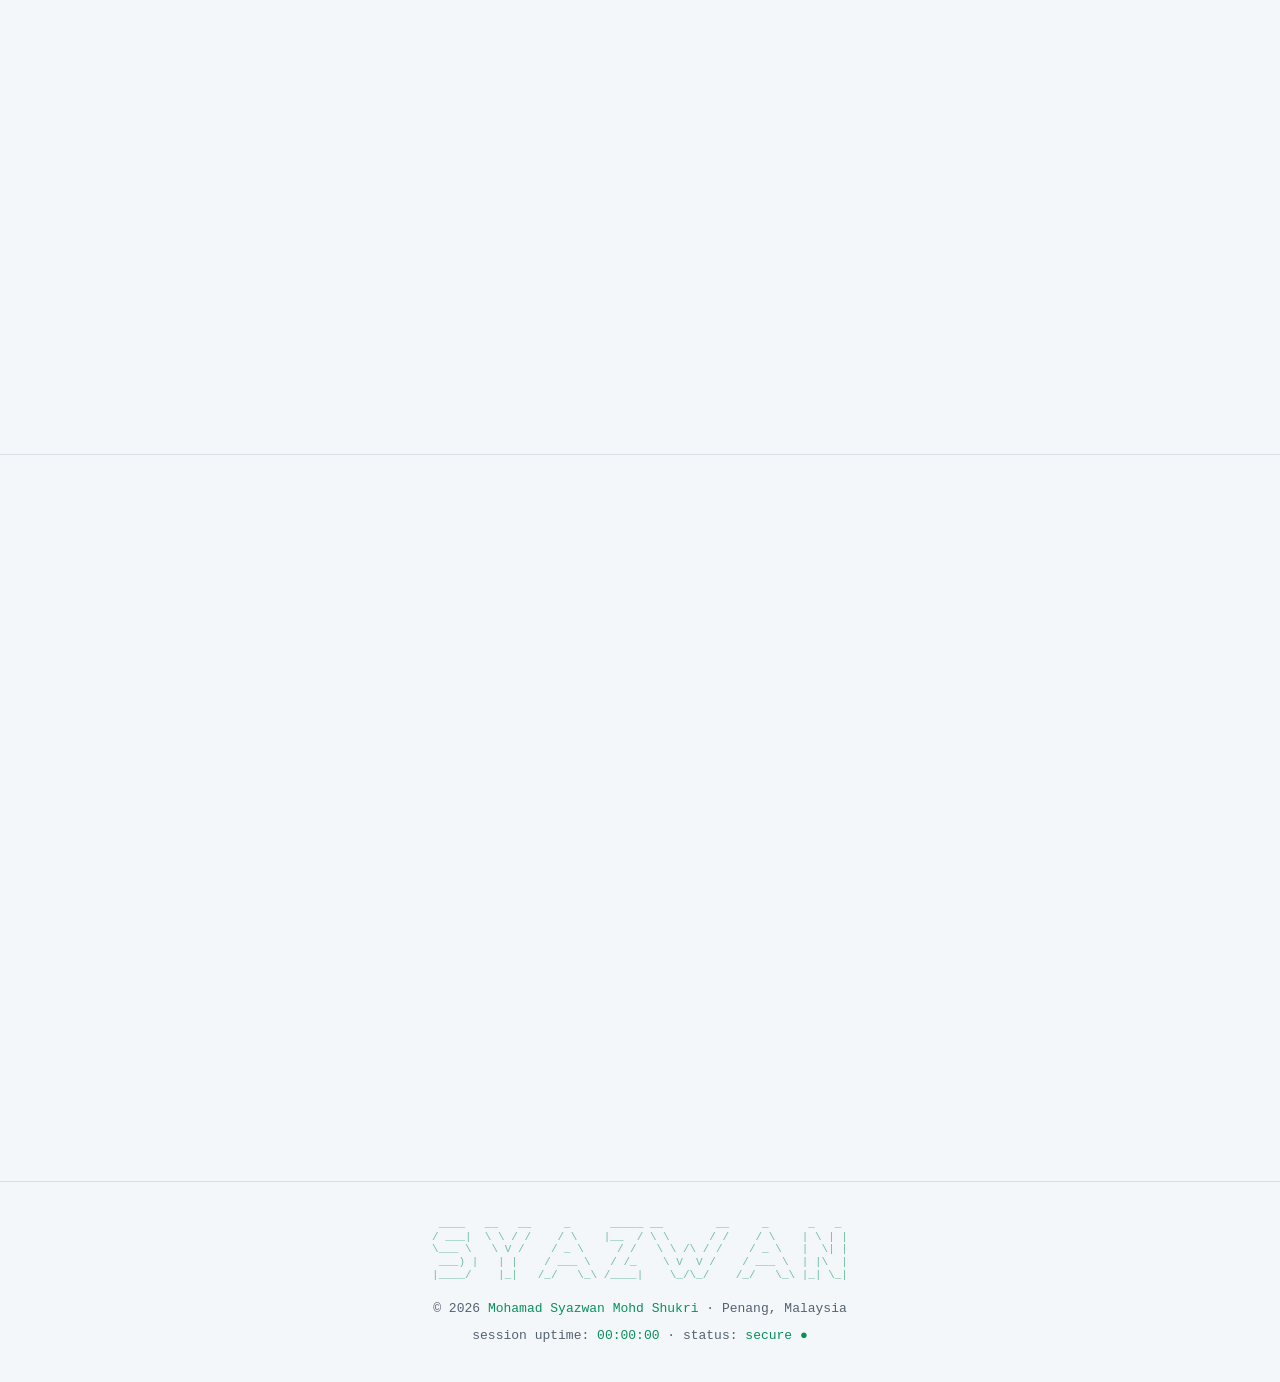
==== commit d989b37c: "feat(branding): update CompTIA Security+ and MikroTik MTCNA with exact official credential badges" ====
--- a/index.html
+++ b/index.html
@@ -439,7 +439,7 @@
         </div>
         <div class="flip reveal" tabindex="0" role="button" aria-label="Flip MTCNA card">
           <div class="flip-inner">
-            <div class="flip-face card cert cert-front"><div class="badge mtcna"><svg viewBox="0 0 42 45" class="badge-svg" aria-label="MikroTik Logo"><path d="M41.83,13.83c0-1.77-.96-3.4-2.5-4.26L23.3.62c-1.48-.83-3.28-.83-4.76,0L2.5,9.57c-1.54.86-2.5,2.49-2.5,4.26v17.08c0,1.78.97,3.42,2.53,4.28l16.04,8.82c1.46.81,3.24.81,4.7,0l16.04-8.82c1.56-.86,2.53-2.5,2.53-4.28V13.83ZM12.03,30.78c0,.4-.43.65-.78.46l-2.68-1.48c-.56-.31-.9-.89-.9-1.53v-8.07c0-.4.43-.65.78-.46l2.95,1.63c.39.21.63.62.63,1.07v8.38ZM34.16,28.19c0,.63-.34,1.22-.9,1.53l-2.68,1.48c-.35.19-.78-.06-.78-.46v-10.32c0-.4-.43-.65-.78-.46l-4.95,2.73c-.56.31-.9.89-.9,1.53v10.55c0,.32-.17.61-.45.76l-1.01.56c-.52.29-1.16.29-1.69,0l-.94-.52c-.28-.15-.45-.45-.45-.76v-10.66c0-.63-.34-1.22-.9-1.53l-9.81-5.42c-.17-.09-.27-.27-.27-.46v-.42c0-.63.34-1.22.9-1.53l1.4-.77c.52-.29,1.16-.29,1.69,0l8.48,4.69c.52.29,1.16.29,1.69,0l3.81-2.11c.36-.2.36-.72,0-.92l-8.51-4.7c-.36-.2-.36-.72,0-.92l2.9-1.6c.52-.29,1.16-.29,1.69,0l11.55,6.38c.56.31.9.89.9,1.53v11.81Z" fill="currentColor"/></svg></div><div><h3>MikroTik Certified Network Associate</h3><div class="issuer">MikroTik · <span class="mono">Dec 2020</span></div><div class="hint">↻ flip for details</div></div></div>
+            <div class="flip-face card cert cert-front"><div class="badge mtcna"><img src="assets/mikrotik-mtcna.png" alt="MikroTik MTCNA Logo" class="badge-img" width="56" height="56" loading="lazy"></div><div><h3>MikroTik Certified Network Associate</h3><div class="issuer">MikroTik · <span class="mono">Dec 2020</span></div><div class="hint">↻ flip for details</div></div></div>
             <div class="flip-face flip-back card cert"><h3>What it covers</h3><p>Configuring and troubleshooting RouterOS: network services, firewalls, VPNs, routing and wireless.</p><div class="tags"><span class="tag">RouterOS</span><span class="tag">Firewall</span><span class="tag">VPN</span><span class="tag">Routing</span></div></div>
           </div>
         </div>
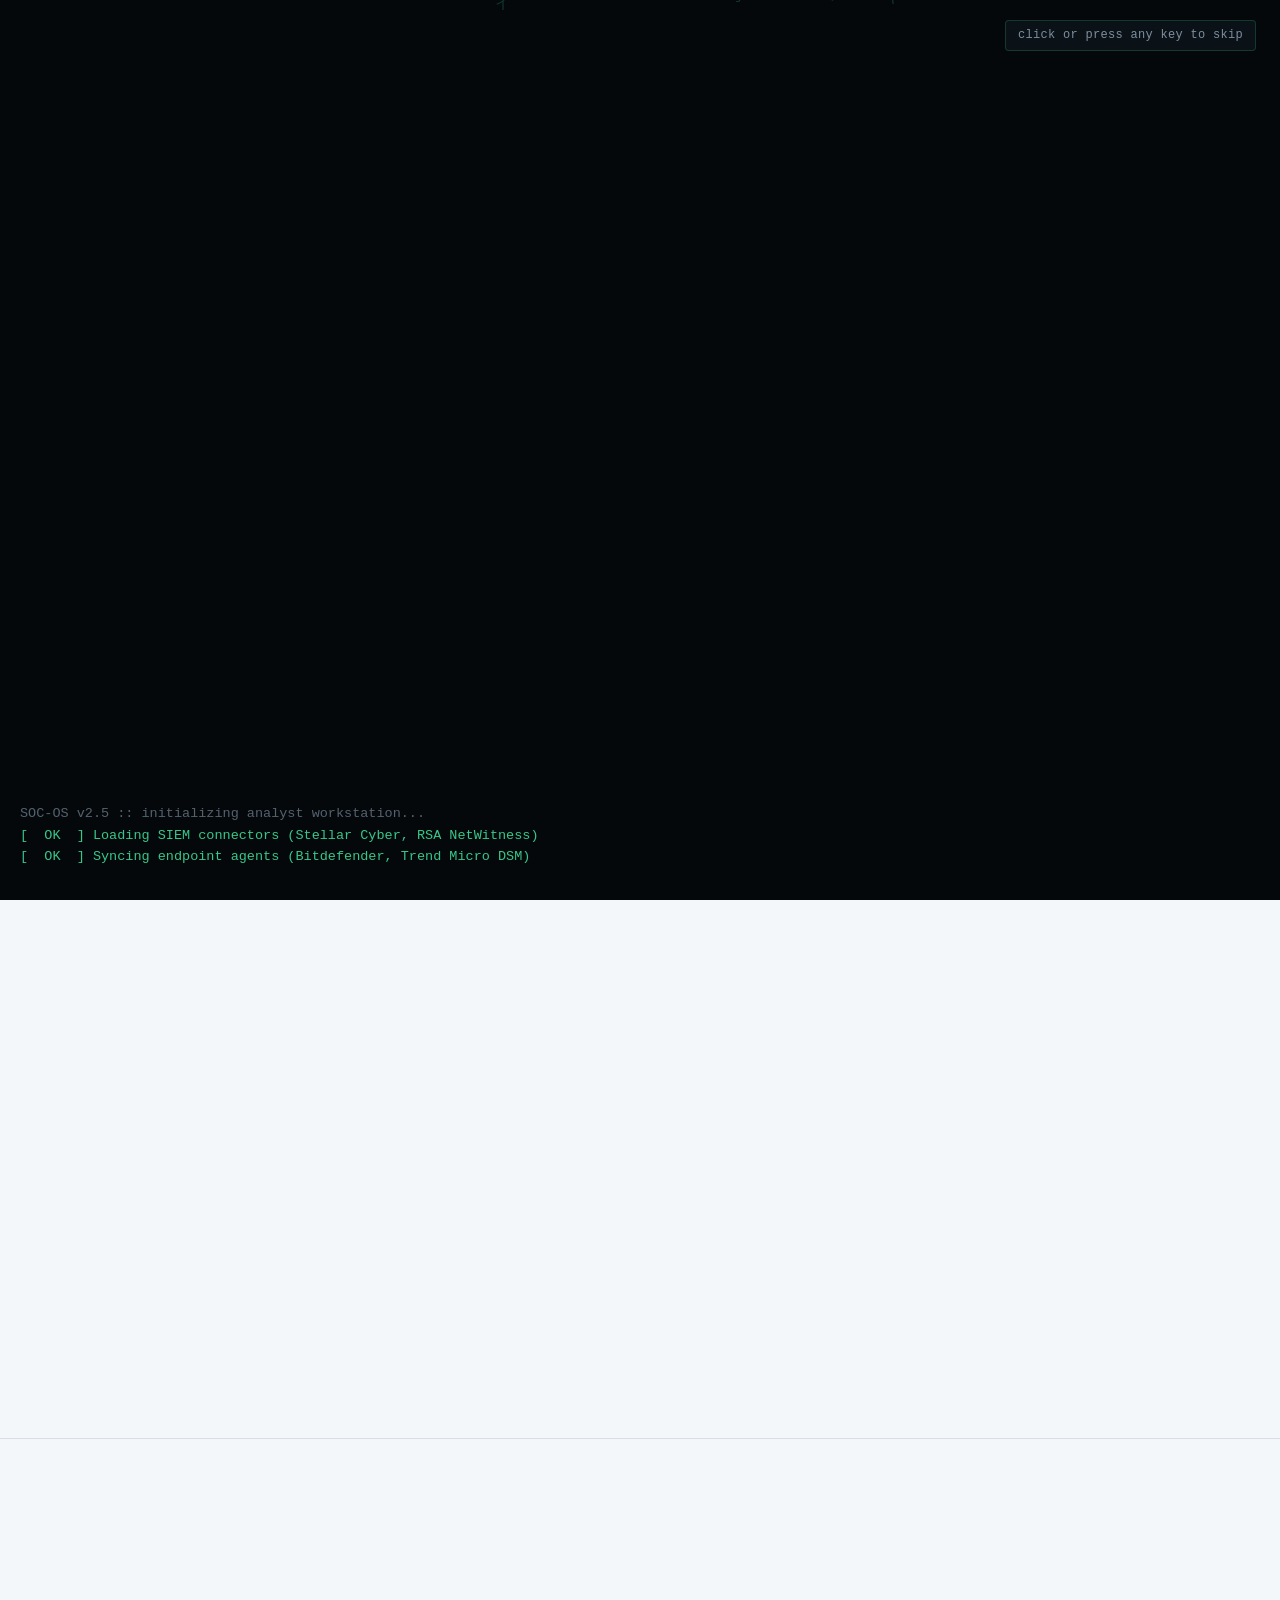
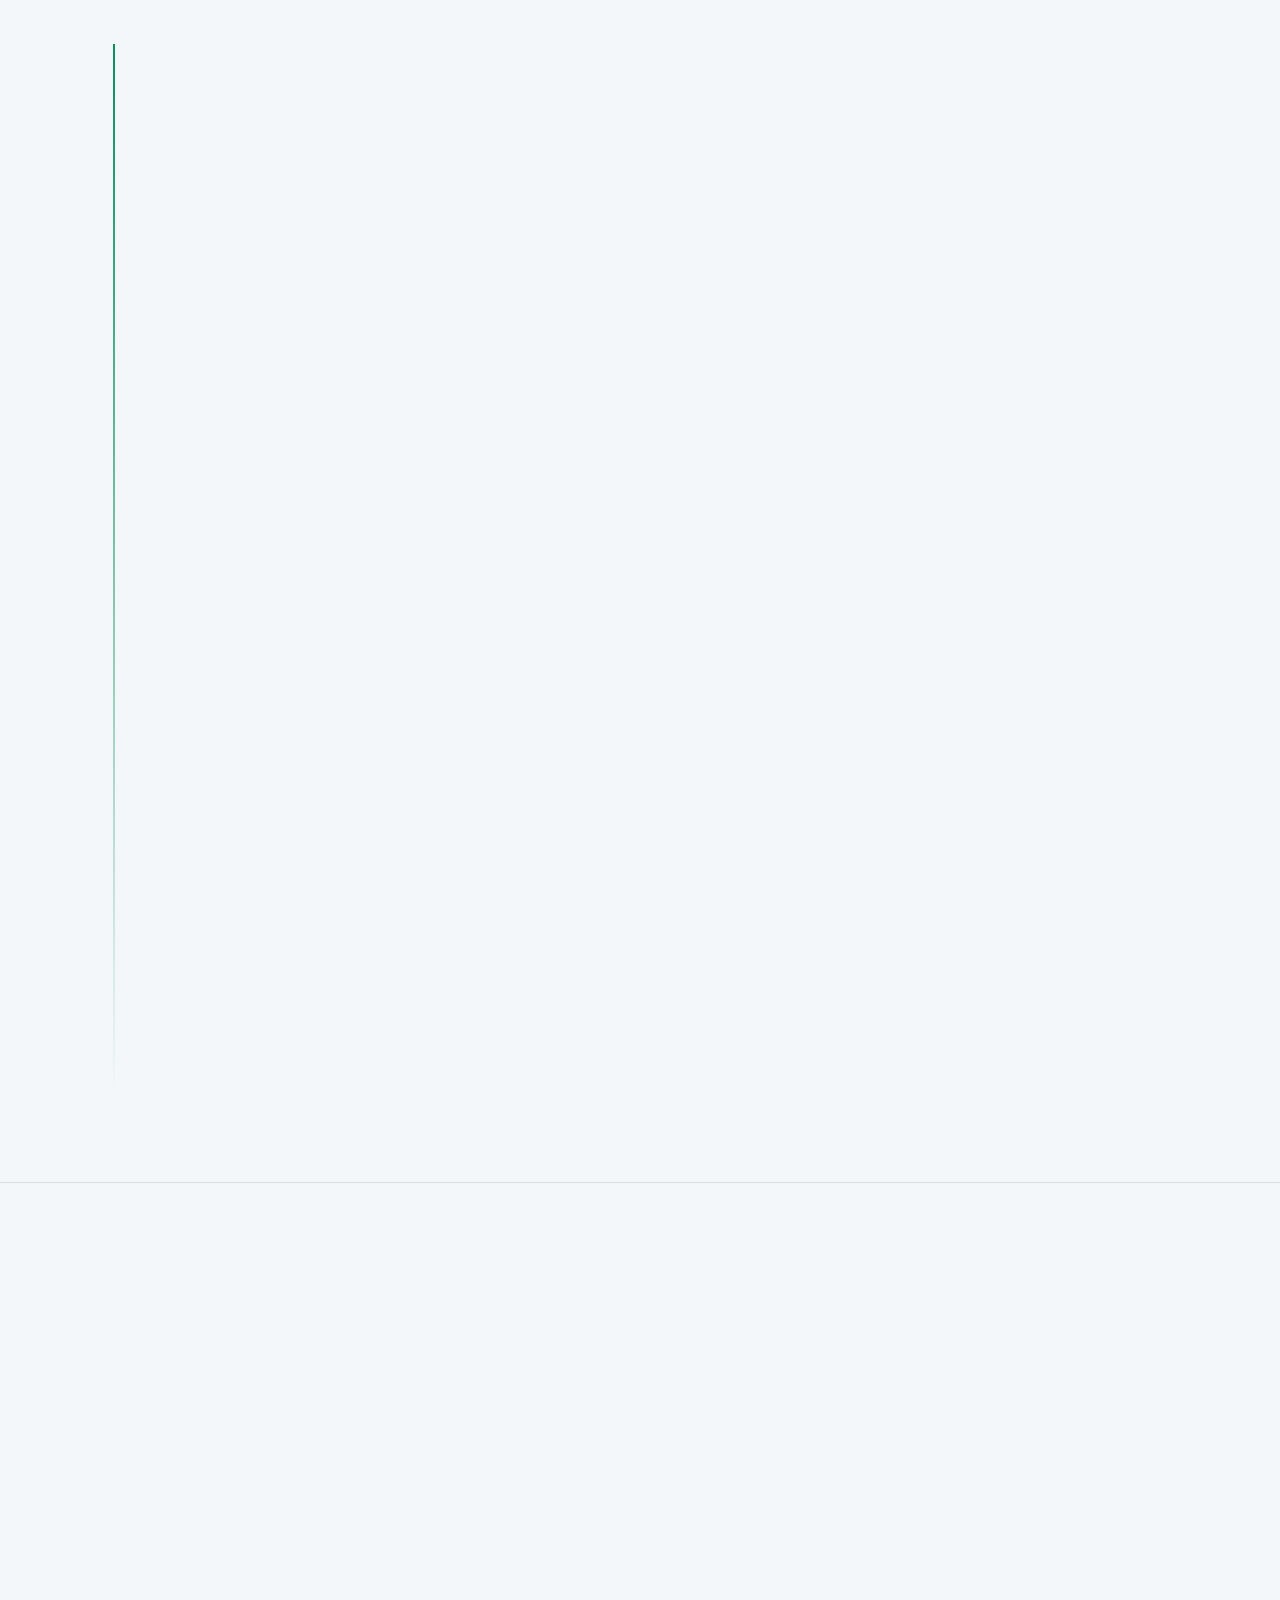
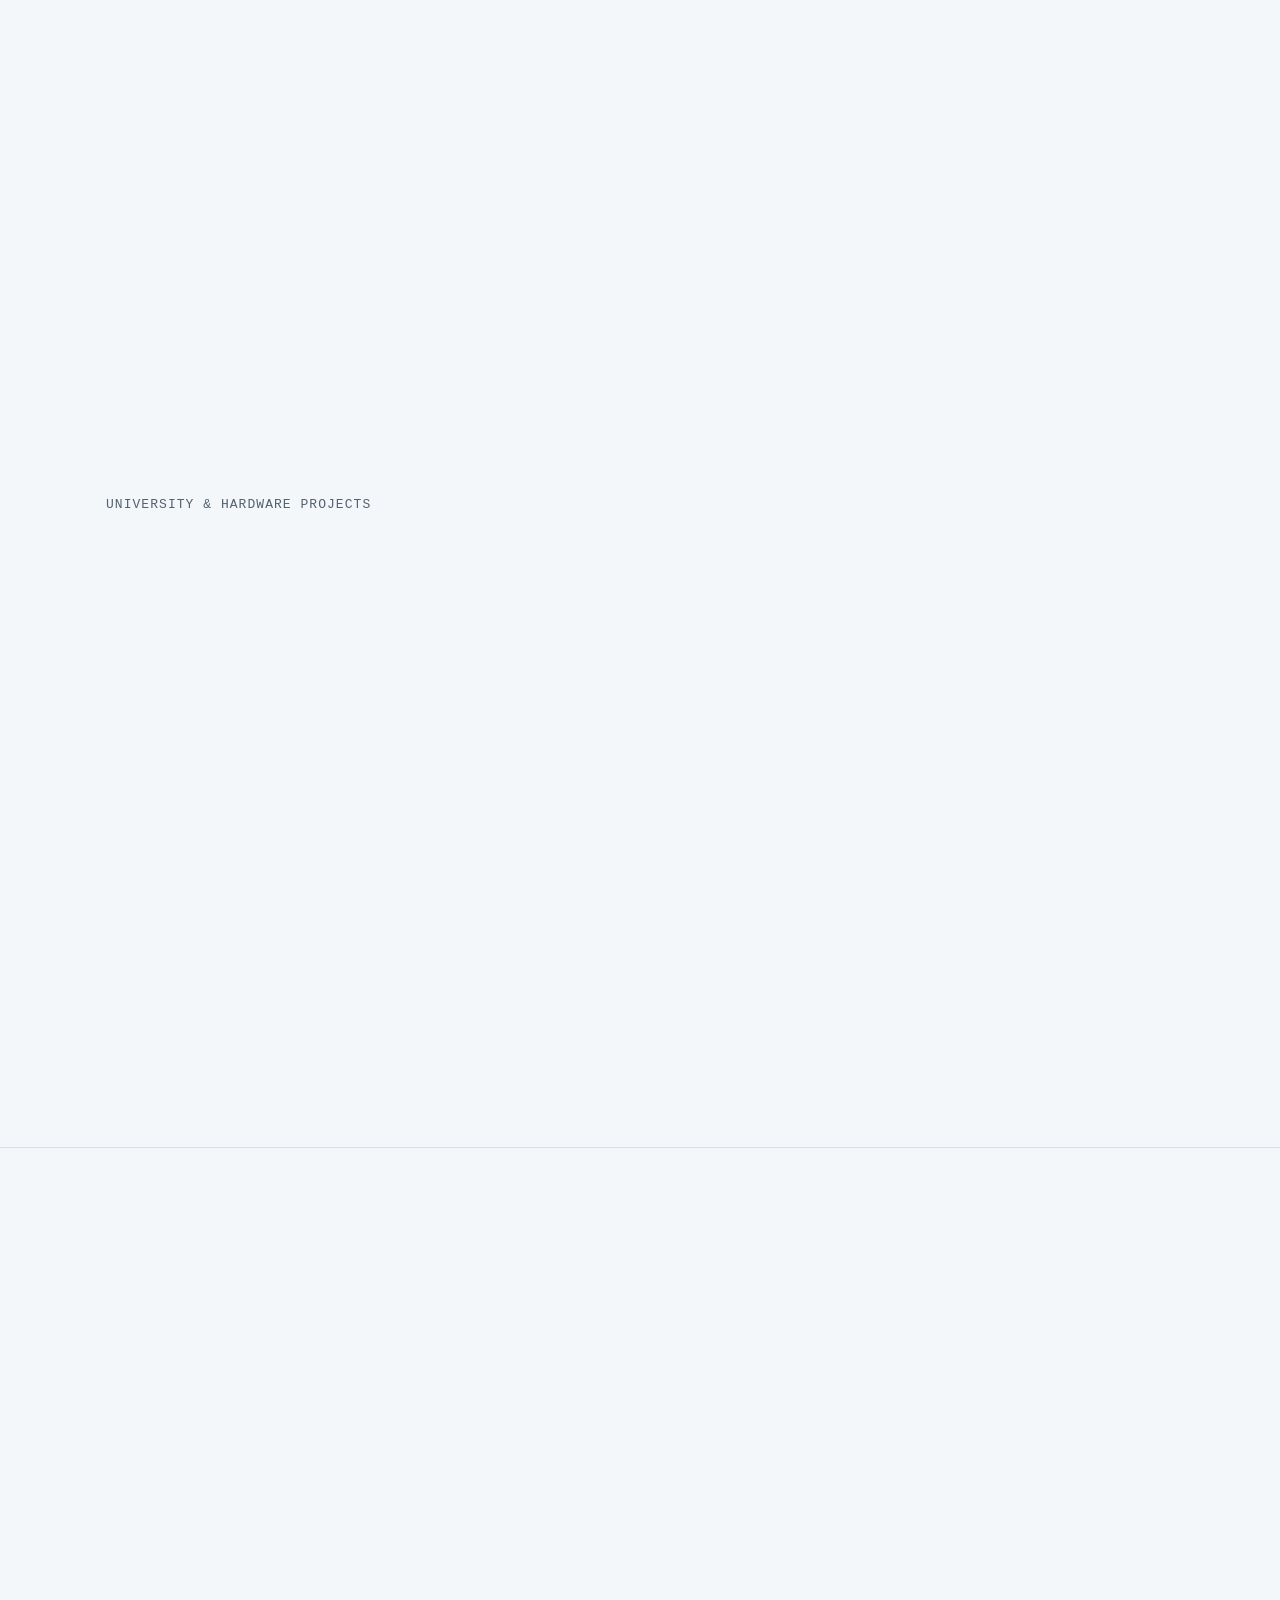
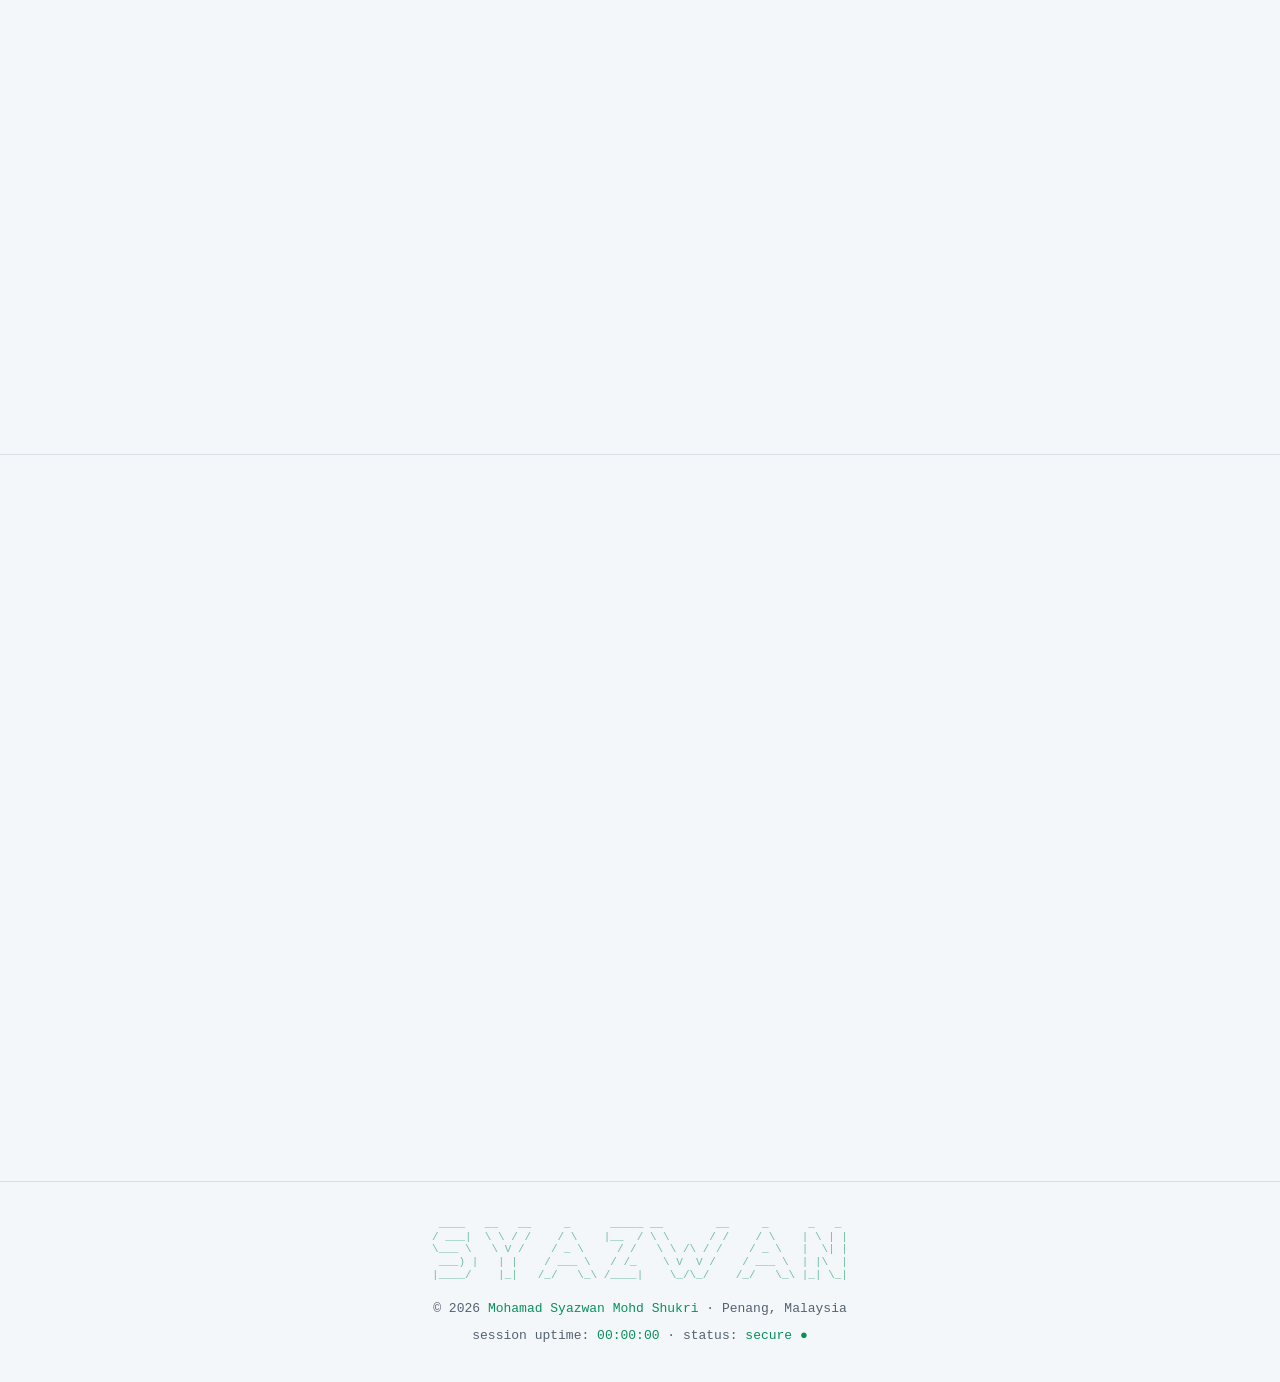
==== commit a4916b45: "fix(cache): cache-bust CompTIA Security+ badge with new asset filename" ====
--- a/index.html
+++ b/index.html
@@ -433,7 +433,7 @@
       <div class="certs">
         <div class="flip reveal" tabindex="0" role="button" aria-label="Flip CompTIA Security+ card">
           <div class="flip-inner">
-            <div class="flip-face card cert cert-front"><div class="badge sec-plus"><img src="assets/comptia-security-plus.png" alt="CompTIA Security+ Logo" class="badge-img" width="56" height="56" loading="lazy"></div><div><h3>CompTIA Security+</h3><div class="issuer">CompTIA · <span class="mono">Dec 2023</span></div><div class="hint">↻ flip for details</div></div></div>
+            <div class="flip-face card cert cert-front"><div class="badge sec-plus"><img src="assets/comptia-secplus.png?v=2" alt="CompTIA Security+ Logo" class="badge-img" width="56" height="56" loading="lazy"></div><div><h3>CompTIA Security+</h3><div class="issuer">CompTIA · <span class="mono">Dec 2023</span></div><div class="hint">↻ flip for details</div></div></div>
             <div class="flip-face flip-back card cert"><h3>What it covers</h3><p>Network security, threat analysis, risk management, cryptography and compliance.</p><div class="tags"><span class="tag">Threats</span><span class="tag">Crypto</span><span class="tag">Risk</span><span class="tag">Compliance</span></div></div>
           </div>
         </div>
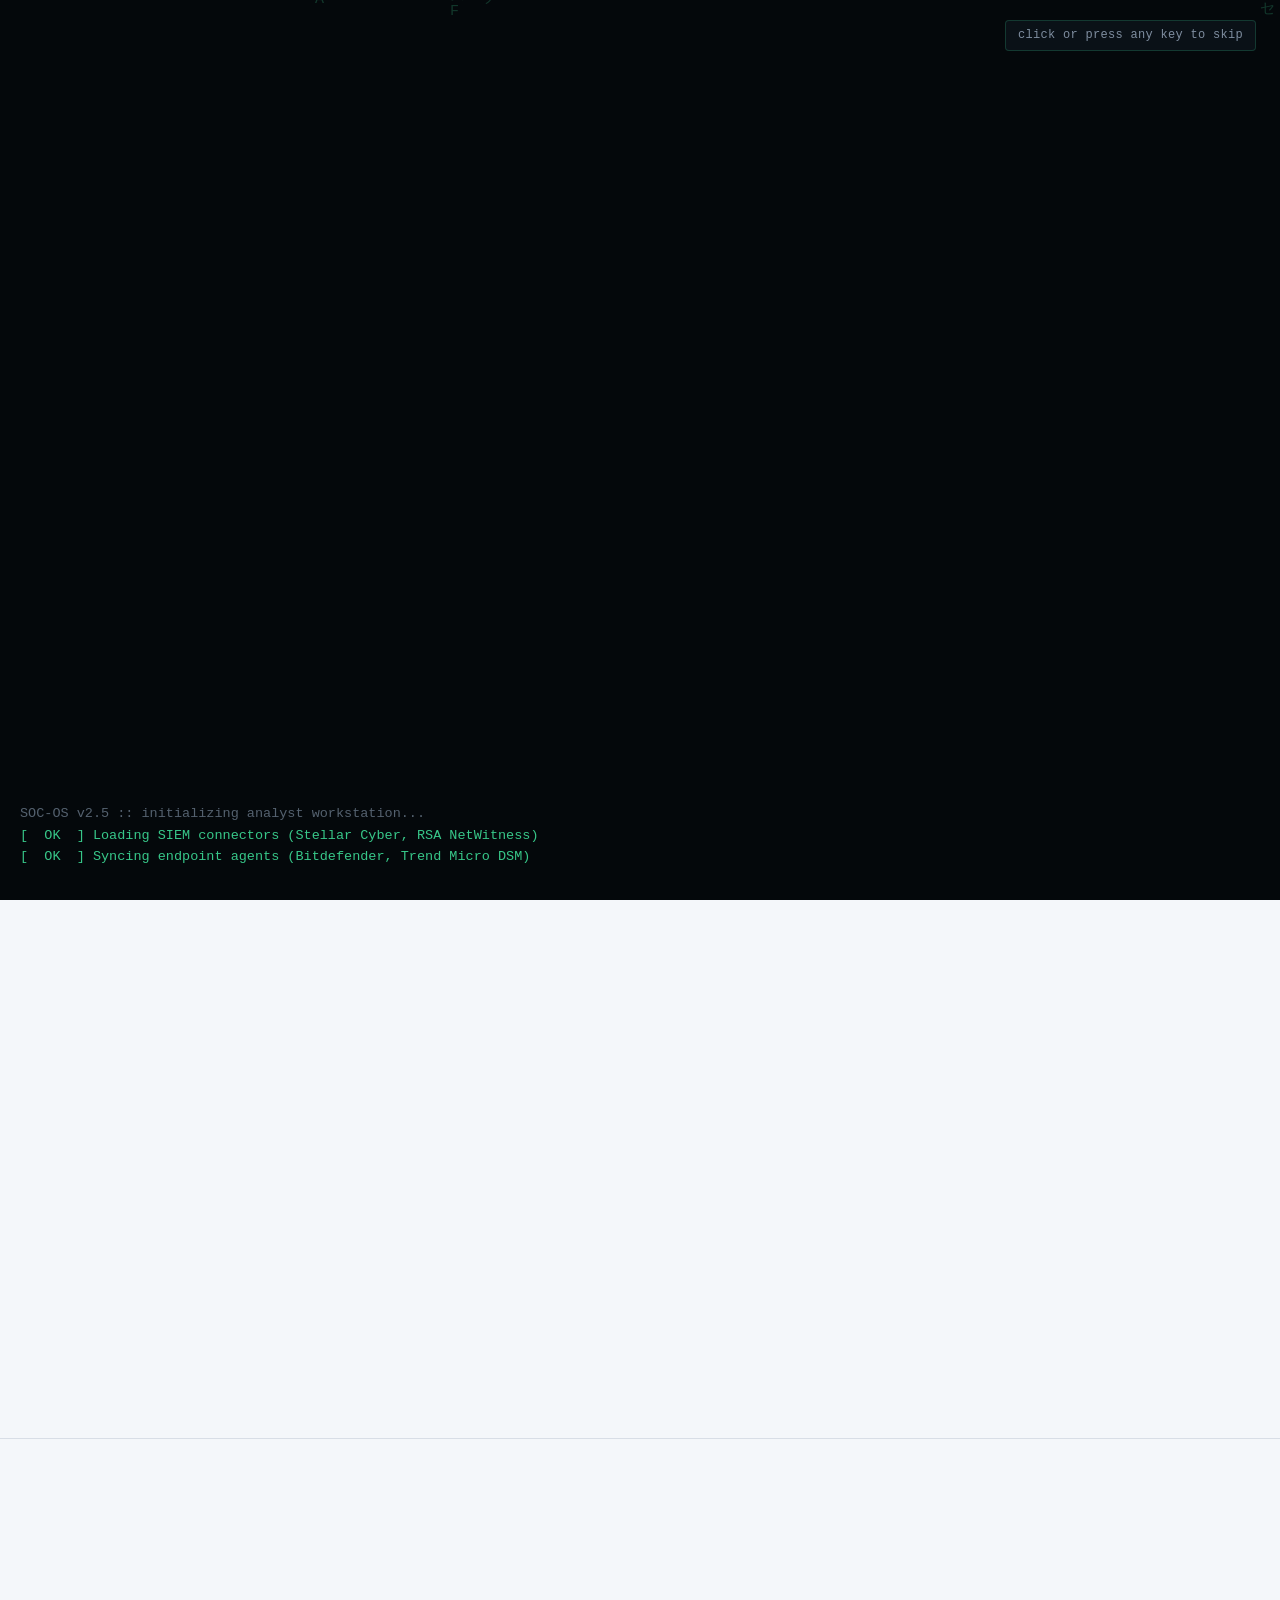
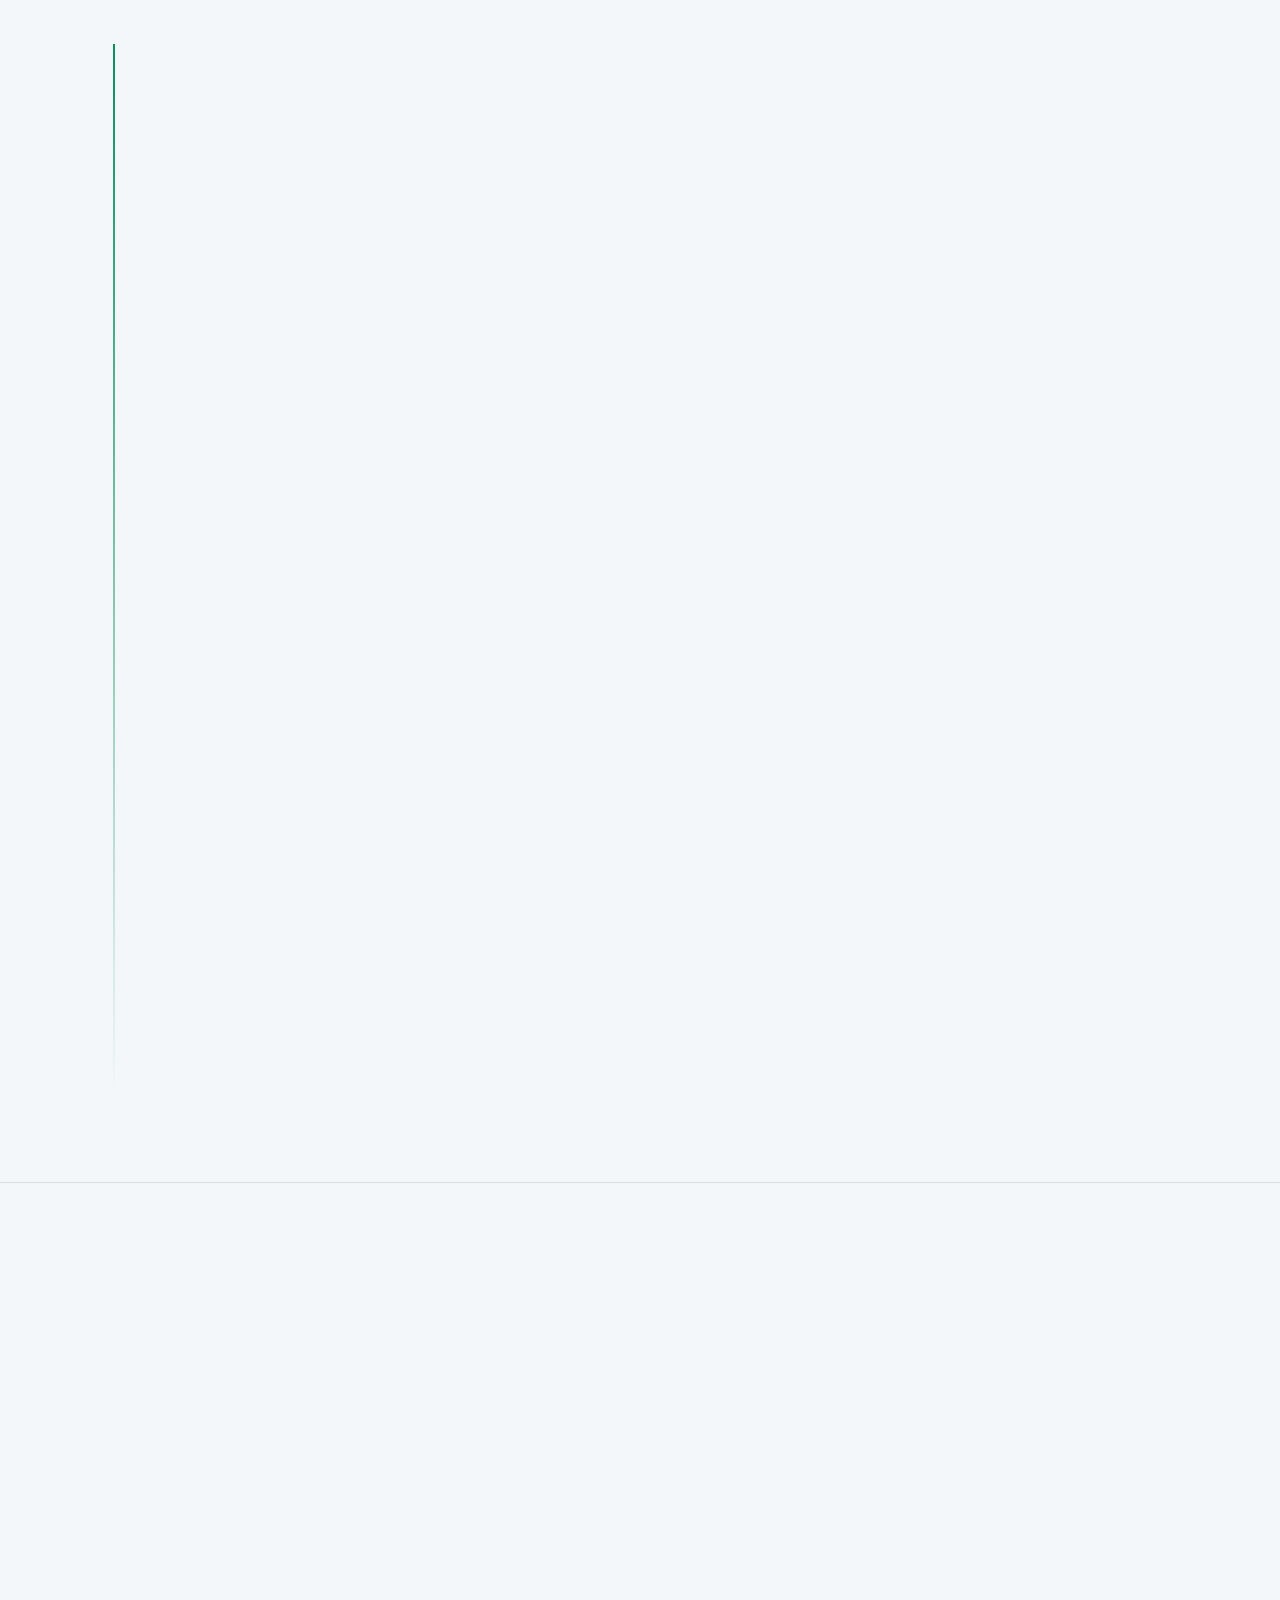
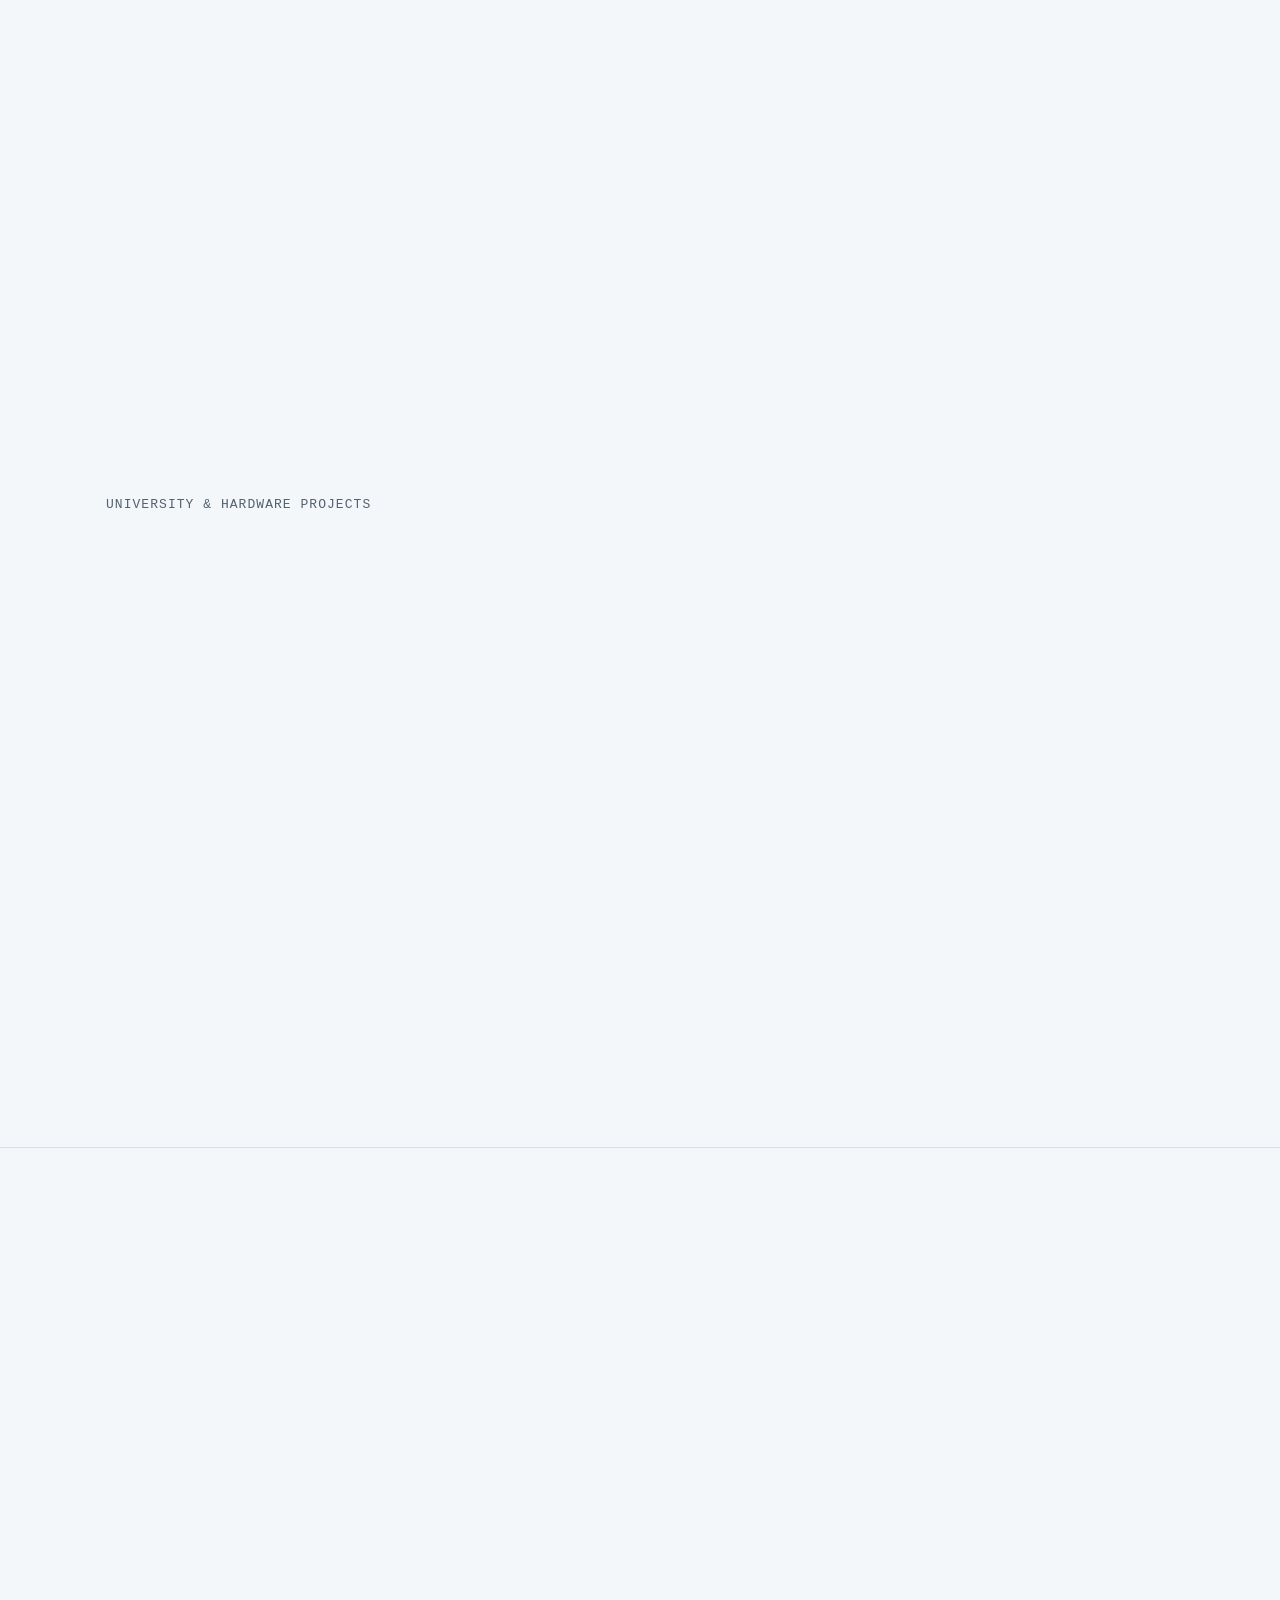
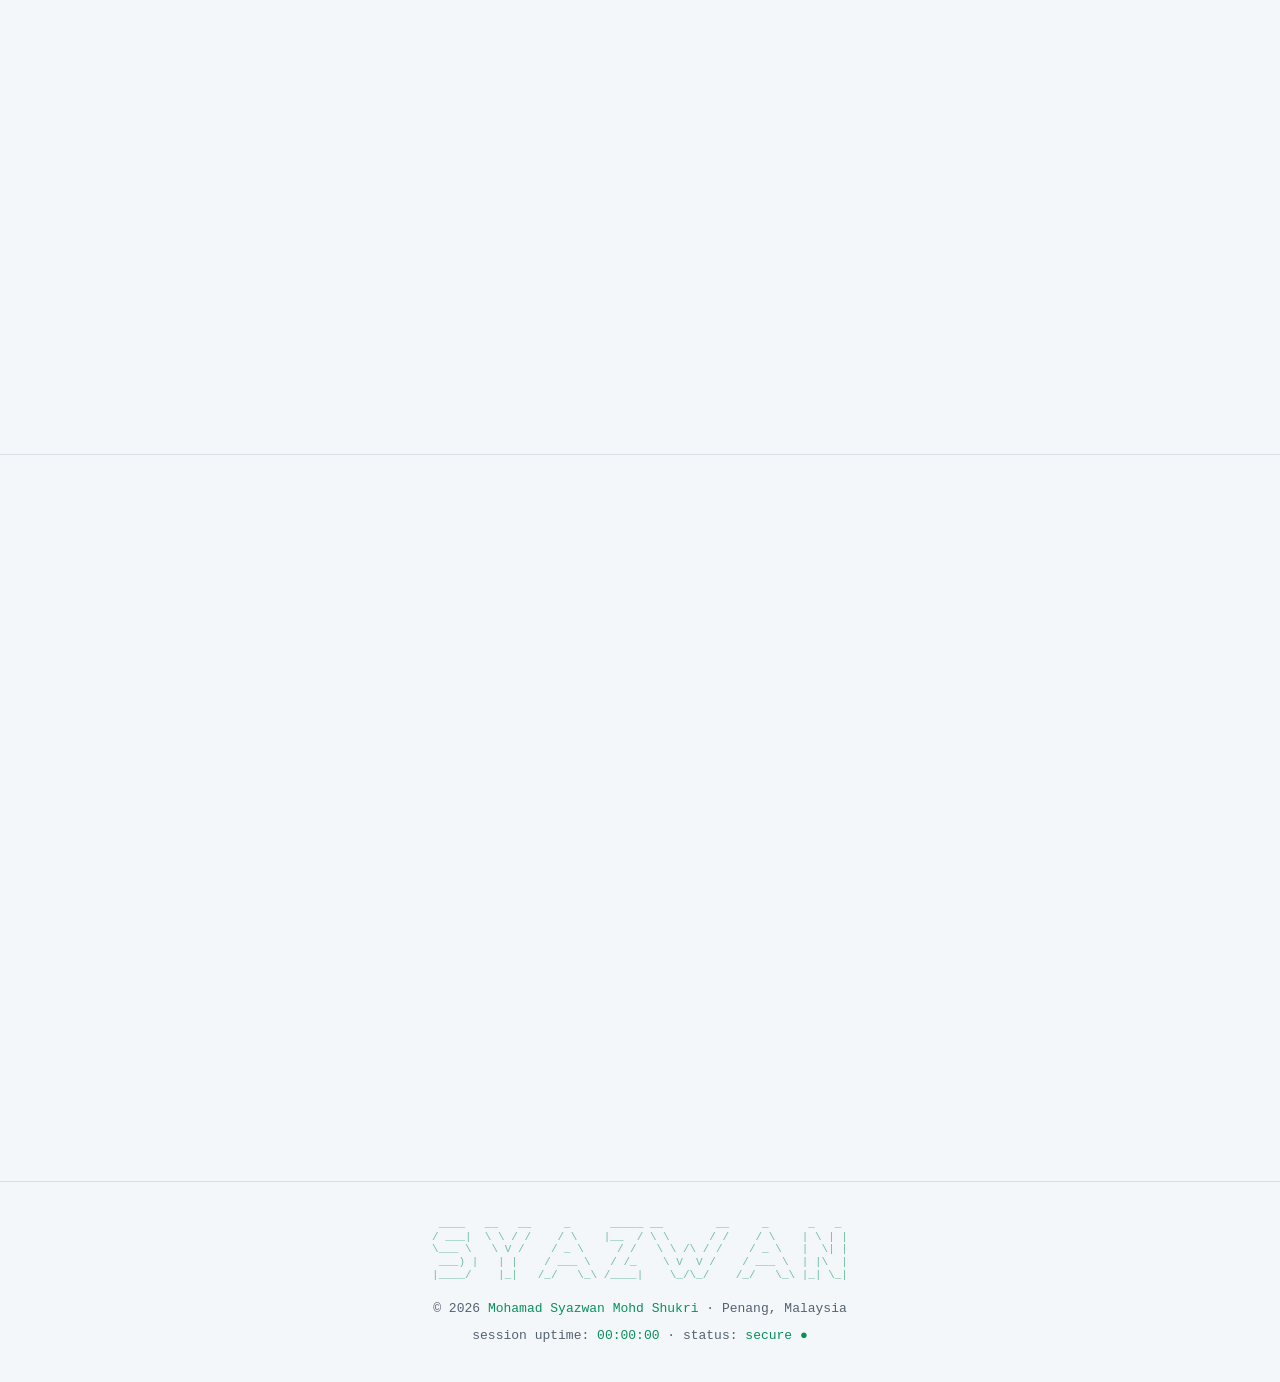
==== commit c3b0be82: "fix(audit): resolve lab tab navigation data attribute mismatch, enhance keyboard shortcuts, and refi" ====
--- a/index.html
+++ b/index.html
@@ -263,16 +263,16 @@
           <h2>Interactive Security Operations Labs</h2>
           <p class="sec-sub">Hands-on simulations demonstrating real-world incident response, traffic analysis, alert triage, and threat hunting.</p>
         </div>
-        <div class="lab-nav" id="labNav">
-          <button class="lab-tab on" data-tab="incident">⚔️ Incident Graph</button>
-          <button class="lab-tab" data-tab="packets">🔍 PCAP Inspector</button>
-          <button class="lab-tab" data-tab="triage">🚨 Alert Triage</button>
-          <button class="lab-tab" data-tab="phishing">🎣 Phish Hunt</button>
+        <div class="lab-nav" id="labNav" role="tablist" aria-label="SOC Defense Sandbox Navigation">
+          <button class="lab-tab on" data-pane="pane-incident" data-tab="incident" role="tab" aria-selected="true" aria-controls="pane-incident">⚔️ Incident Graph</button>
+          <button class="lab-tab" data-pane="pane-packets" data-tab="packets" role="tab" aria-selected="false" aria-controls="pane-packets">🔍 PCAP Inspector</button>
+          <button class="lab-tab" data-pane="pane-triage" data-tab="triage" role="tab" aria-selected="false" aria-controls="pane-triage">🚨 Alert Triage</button>
+          <button class="lab-tab" data-pane="pane-phishing" data-tab="phishing" role="tab" aria-selected="false" aria-controls="pane-phishing">🎣 Phish Hunt</button>
         </div>
       </div>
 
       <!-- Tab 1: Incident War Room -->
-      <div class="lab-pane active" id="pane-incident">
+      <div class="lab-pane active" id="pane-incident" role="tabpanel" aria-label="Incident War Room Lab">
         <div class="card reveal">
           <div class="incident-head">
             <div>
@@ -309,7 +309,7 @@
       </div>
 
       <!-- Tab 2: Packet Inspector -->
-      <div class="lab-pane" id="pane-packets">
+      <div class="lab-pane" id="pane-packets" role="tabpanel" aria-label="PCAP Inspector Lab">
         <div class="card ws-card reveal">
           <div class="ws-scenarios" id="wsScenarioTabs"></div>
           <div class="ws-filter-bar">
@@ -350,7 +350,7 @@
       </div>
 
       <!-- Tab 3: Triage Lab -->
-      <div class="lab-pane" id="pane-triage">
+      <div class="lab-pane" id="pane-triage" role="tabpanel" aria-label="Alert Triage Lab">
         <div class="game reveal">
           <div class="card alert-card" id="alertCard">
             <div class="alert-top"><span class="sev" id="aSev"></span><span class="date" id="aMeta"></span></div>
@@ -377,7 +377,7 @@
       </div>
 
       <!-- Tab 4: Phish Hunt -->
-      <div class="lab-pane" id="pane-phishing">
+      <div class="lab-pane" id="pane-phishing" role="tabpanel" aria-label="Phish Hunt Lab">
         <div class="phish reveal">
           <div class="card mail" id="mail">
             <div class="mail-head">
--- a/styles.css
+++ b/styles.css
@@ -435,7 +435,7 @@
 
 /* Print: clean one-column resume layout */
 @media print {
-  #boot, #progress, .scanlines, .cur-ring, .cur-dot, header.nav, #rain, #net, .term, #workflow, #incident, #packets, #triage, #phishing, #toTop, #toast,
+  #boot, #progress, .scanlines, .cur-ring, .cur-dot, header.nav, #rain, #net, .term, #workflow, #labs, #incident, #packets, #triage, #phishing, #toTop, #toast,
   .filters, .hint, .cta, .ascii, .uptime, .proj-banner, .sec-sub, .status, .flip-back, .role, .meter { display: none !important; }
   .print-only { display: block; margin: 0 0 10px; font-family: var(--mono); font-size: 10pt; color: #0a7a4d; }
   .sec-head, h2, h3 { break-after: avoid; page-break-after: avoid; }
